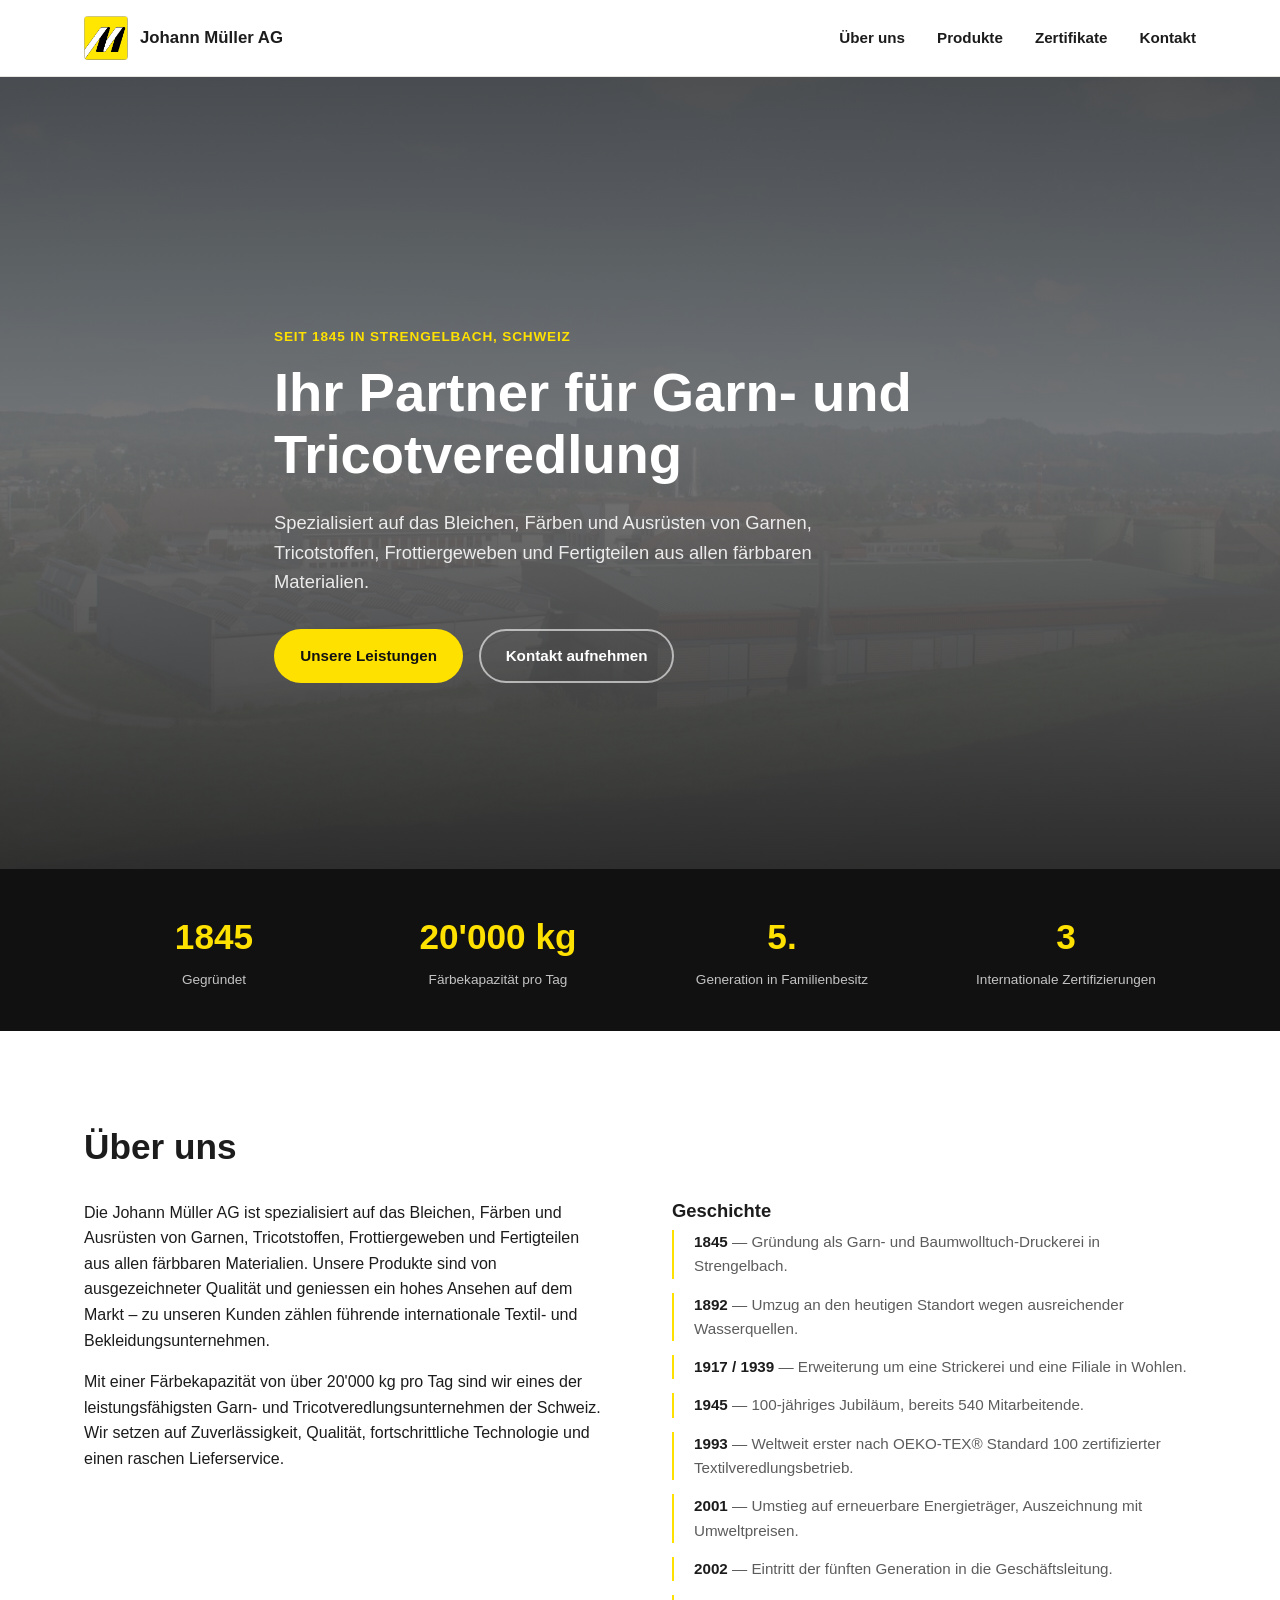
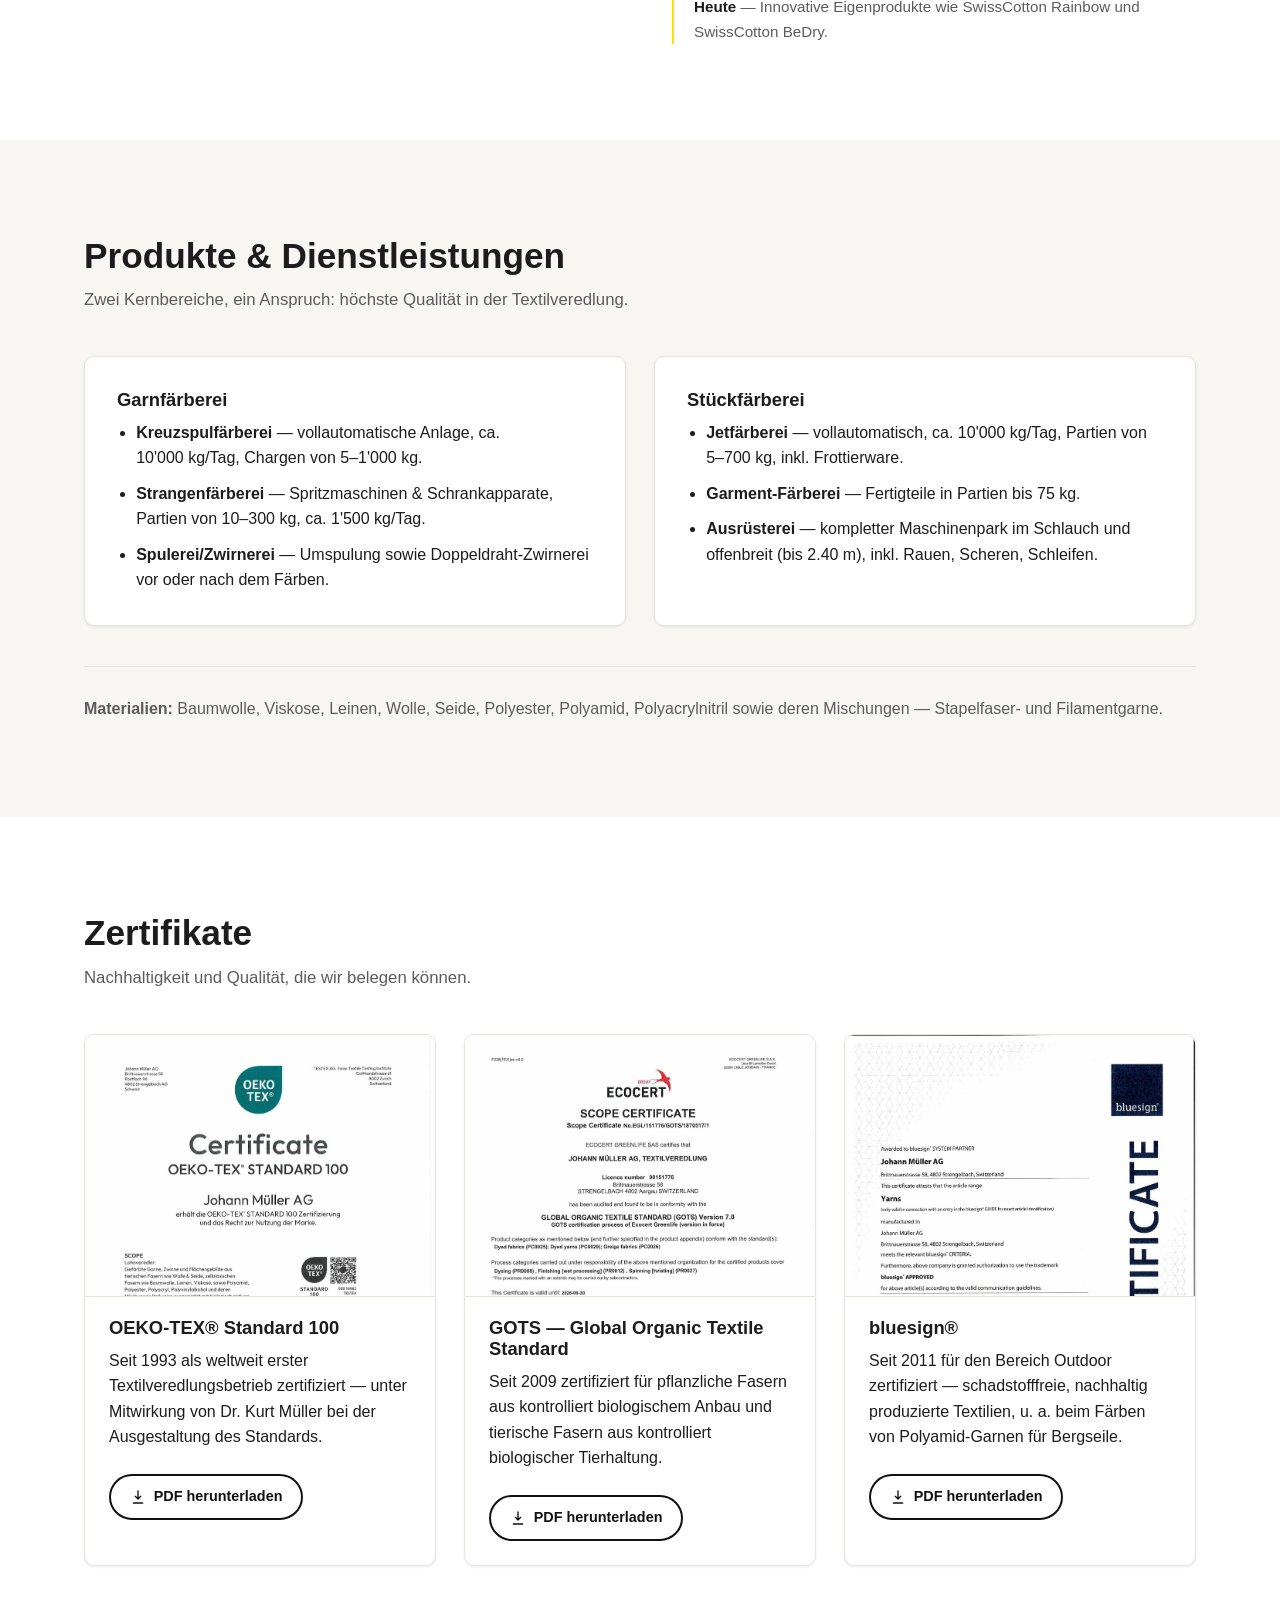
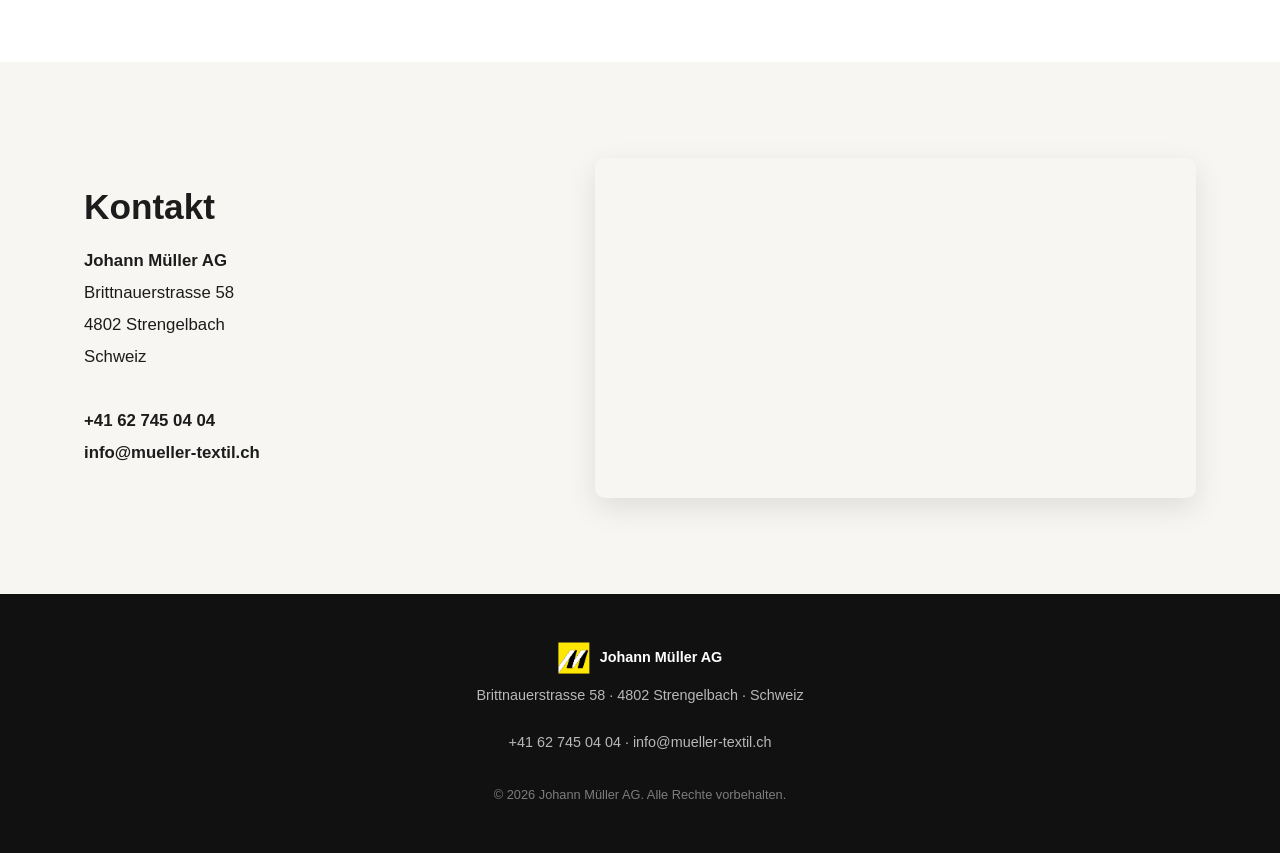
==== index.html @ 6b2b9031 "Relaunch: moderne One-Page-Website für Johann Müller AG Content, Logo und Zertifikate von mueller-te" ====
<!DOCTYPE html>
<html lang="de">
<head>
<meta charset="UTF-8">
<meta name="viewport" content="width=device-width, initial-scale=1">
<title>Johann Müller AG – Ihr Partner für Garn- und Tricotveredlung</title>
<meta name="description" content="Johann Müller AG in Strengelbach: Garn- und Stückfärberei, Textilveredlung seit 1845. OEKO-TEX® Standard 100, GOTS und bluesign® zertifiziert.">
<link rel="icon" href="assets/images/logo.png" type="image/png">
<link rel="apple-touch-icon" href="assets/images/logo.png">
<link rel="stylesheet" href="css/style.css">
</head>
<body>
<a class="skip-link" href="#main">Zum Inhalt springen</a>

<header class="site-header">
	<div class="container header-inner">
		<a href="#top" class="brand">
			<img src="assets/images/logo.png" alt="Johann Müller AG" class="brand-logo" width="44" height="44">
			<span class="brand-name">Johann&nbsp;Müller&nbsp;AG</span>
		</a>
		<button class="nav-toggle" type="button" aria-expanded="false" aria-controls="main-nav" aria-label="Menü öffnen">
			<span></span><span></span><span></span>
		</button>
		<nav id="main-nav" class="main-nav">
			<ul>
				<li><a href="#ueber-uns">Über uns</a></li>
				<li><a href="#produkte">Produkte</a></li>
				<li><a href="#zertifikate">Zertifikate</a></li>
				<li><a href="#kontakt">Kontakt</a></li>
			</ul>
		</nav>
	</div>
</header>

<main id="main">

	<section class="hero" id="top">
		<div class="hero-bg" style="background-image:url('assets/images/hero.jpg')" role="img" aria-label="Luftaufnahme des Firmengeländes der Johann Müller AG in Strengelbach"></div>
		<div class="hero-overlay"></div>
		<div class="container hero-content">
			<p class="eyebrow">Seit 1845 in Strengelbach, Schweiz</p>
			<h1>Ihr Partner für Garn- und Tricotveredlung</h1>
			<p class="lead">Spezialisiert auf das Bleichen, Färben und Ausrüsten von Garnen, Tricotstoffen, Frottiergeweben und Fertigteilen aus allen färbbaren Materialien.</p>
			<div class="hero-actions">
				<a href="#produkte" class="btn btn-primary">Unsere Leistungen</a>
				<a href="#kontakt" class="btn btn-ghost">Kontakt aufnehmen</a>
			</div>
		</div>
	</section>

	<section class="stats" aria-label="Kennzahlen">
		<div class="container stats-grid">
			<div class="stat"><span class="stat-number">1845</span><span class="stat-label">Gegründet</span></div>
			<div class="stat"><span class="stat-number">20'000&nbsp;kg</span><span class="stat-label">Färbekapazität pro Tag</span></div>
			<div class="stat"><span class="stat-number">5.</span><span class="stat-label">Generation in Familienbesitz</span></div>
			<div class="stat"><span class="stat-number">3</span><span class="stat-label">Internationale Zertifizierungen</span></div>
		</div>
	</section>

	<section id="ueber-uns" class="section">
		<div class="container">
			<h2>Über uns</h2>
			<div class="two-col">
				<div>
					<p>Die Johann Müller AG ist spezialisiert auf das Bleichen, Färben und Ausrüsten von Garnen, Tricotstoffen, Frottiergeweben und Fertigteilen aus allen färbbaren Materialien. Unsere Produkte sind von ausgezeichneter Qualität und geniessen ein hohes Ansehen auf dem Markt – zu unseren Kunden zählen führende internationale Textil- und Bekleidungsunternehmen.</p>
					<p>Mit einer Färbekapazität von über 20'000&nbsp;kg pro Tag sind wir eines der leistungsfähigsten Garn- und Tricotveredlungsunternehmen der Schweiz. Wir setzen auf Zuverlässigkeit, Qualität, fortschrittliche Technologie und einen raschen Lieferservice.</p>
				</div>
				<div>
					<h3>Geschichte</h3>
					<ul class="timeline">
						<li><strong>1845</strong> — Gründung als Garn- und Baumwolltuch-Druckerei in Strengelbach.</li>
						<li><strong>1892</strong> — Umzug an den heutigen Standort wegen ausreichender Wasserquellen.</li>
						<li><strong>1917 / 1939</strong> — Erweiterung um eine Strickerei und eine Filiale in Wohlen.</li>
						<li><strong>1945</strong> — 100-jähriges Jubiläum, bereits 540 Mitarbeitende.</li>
						<li><strong>1993</strong> — Weltweit erster nach OEKO-TEX® Standard 100 zertifizierter Textilveredlungsbetrieb.</li>
						<li><strong>2001</strong> — Umstieg auf erneuerbare Energieträger, Auszeichnung mit Umweltpreisen.</li>
						<li><strong>2002</strong> — Eintritt der fünften Generation in die Geschäftsleitung.</li>
						<li><strong>Heute</strong> — Innovative Eigenprodukte wie SwissCotton&nbsp;Rainbow und SwissCotton&nbsp;BeDry.</li>
					</ul>
				</div>
			</div>
		</div>
	</section>

	<section id="produkte" class="section section-alt">
		<div class="container">
			<h2>Produkte &amp; Dienstleistungen</h2>
			<p class="section-intro">Zwei Kernbereiche, ein Anspruch: höchste Qualität in der Textilveredlung.</p>
			<div class="cards">
				<article class="card">
					<h3>Garnfärberei</h3>
					<ul>
						<li><strong>Kreuzspulfärberei</strong> — vollautomatische Anlage, ca. 10'000&nbsp;kg/Tag, Chargen von 5–1'000&nbsp;kg.</li>
						<li><strong>Strangenfärberei</strong> — Spritzmaschinen &amp; Schrankapparate, Partien von 10–300&nbsp;kg, ca. 1'500&nbsp;kg/Tag.</li>
						<li><strong>Spulerei/Zwirnerei</strong> — Umspulung sowie Doppeldraht-Zwirnerei vor oder nach dem Färben.</li>
					</ul>
				</article>
				<article class="card">
					<h3>Stückfärberei</h3>
					<ul>
						<li><strong>Jetfärberei</strong> — vollautomatisch, ca. 10'000&nbsp;kg/Tag, Partien von 5–700&nbsp;kg, inkl. Frottierware.</li>
						<li><strong>Garment-Färberei</strong> — Fertigteile in Partien bis 75&nbsp;kg.</li>
						<li><strong>Ausrüsterei</strong> — kompletter Maschinenpark im Schlauch und offenbreit (bis 2.40&nbsp;m), inkl. Rauen, Scheren, Schleifen.</li>
					</ul>
				</article>
			</div>
			<p class="materials"><strong>Materialien:</strong> Baumwolle, Viskose, Leinen, Wolle, Seide, Polyester, Polyamid, Polyacrylnitril sowie deren Mischungen — Stapelfaser- und Filamentgarne.</p>
		</div>
	</section>

	<section id="zertifikate" class="section">
		<div class="container">
			<h2>Zertifikate</h2>
			<p class="section-intro">Nachhaltigkeit und Qualität, die wir belegen können.</p>
			<div class="cert-grid">
				<article class="cert-card">
					<img src="assets/certificates/Oeko-Tex-100.jpg" alt="OEKO-TEX® Standard 100 Zertifikat der Johann Müller AG" loading="lazy">
					<h3>OEKO-TEX® Standard 100</h3>
					<p>Seit 1993 als weltweit erster Textilveredlungsbetrieb zertifiziert — unter Mitwirkung von Dr. Kurt Müller bei der Ausgestaltung des Standards.</p>
					<a class="btn btn-outline" href="assets/certificates/Oeko-Tex-100.pdf" download>
						<svg aria-hidden="true" viewBox="0 0 24 24"><path d="M12 3v12m0 0 4-4m-4 4-4-4M5 21h14"/></svg>
						PDF herunterladen
					</a>
				</article>
				<article class="cert-card">
					<img src="assets/certificates/GOTS2025.jpg" alt="GOTS Zertifikat der Johann Müller AG" loading="lazy">
					<h3>GOTS — Global Organic Textile Standard</h3>
					<p>Seit 2009 zertifiziert für pflanzliche Fasern aus kontrolliert biologischem Anbau und tierische Fasern aus kontrolliert biologischer Tierhaltung.</p>
					<a class="btn btn-outline" href="assets/certificates/GOTS2025.pdf" download>
						<svg aria-hidden="true" viewBox="0 0 24 24"><path d="M12 3v12m0 0 4-4m-4 4-4-4M5 21h14"/></svg>
						PDF herunterladen
					</a>
				</article>
				<article class="cert-card">
					<img src="assets/certificates/Bluesign2025.jpg" alt="bluesign® Zertifikat der Johann Müller AG" loading="lazy">
					<h3>bluesign®</h3>
					<p>Seit 2011 für den Bereich Outdoor zertifiziert — schadstofffreie, nachhaltig produzierte Textilien, u.&nbsp;a. beim Färben von Polyamid-Garnen für Bergseile.</p>
					<a class="btn btn-outline" href="assets/certificates/Bluesign2025.pdf" download>
						<svg aria-hidden="true" viewBox="0 0 24 24"><path d="M12 3v12m0 0 4-4m-4 4-4-4M5 21h14"/></svg>
						PDF herunterladen
					</a>
				</article>
			</div>
		</div>
	</section>

	<section id="kontakt" class="section section-alt">
		<div class="container kontakt-grid">
			<div>
				<h2>Kontakt</h2>
				<address>
					<strong>Johann Müller AG</strong><br>
					Brittnauerstrasse 58<br>
					4802 Strengelbach<br>
					Schweiz<br><br>
					<a href="tel:+41627450404">+41&nbsp;62&nbsp;745&nbsp;04&nbsp;04</a><br>
					<a href="mailto:info@mueller-textil.ch">info@mueller-textil.ch</a>
				</address>
			</div>
			<div class="map-wrap">
				<iframe title="Standort Johann Müller AG, Brittnauerstrasse 58, 4802 Strengelbach" loading="lazy" src="https://www.google.com/maps?q=Brittnauerstrasse+58,+4802+Strengelbach&output=embed" width="100%" height="340" style="border:0"></iframe>
			</div>
		</div>
	</section>

</main>

<footer class="site-footer">
	<div class="container footer-inner">
		<div class="footer-brand">
			<img src="assets/images/logo.png" alt="" width="32" height="32">
			<span>Johann Müller AG</span>
		</div>
		<p>Brittnauerstrasse 58 · 4802 Strengelbach · Schweiz</p>
		<p><a href="tel:+41627450404">+41&nbsp;62&nbsp;745&nbsp;04&nbsp;04</a> · <a href="mailto:info@mueller-textil.ch">info@mueller-textil.ch</a></p>
		<p class="copyright">© <span id="year"></span> Johann Müller AG. Alle Rechte vorbehalten.</p>
	</div>
</footer>

<script src="js/script.js"></script>
</body>
</html>
---- css/style.css ----
/* ==========================================================================
   Johann Müller AG — Corporate Design Tokens
   Farben aus Logo (Gelb/Schwarz) und Original-CSS (#febe00) abgeleitet.
   ========================================================================== */
:root {
	--color-brand-yellow: #ffe100;
	--color-brand-yellow-dark: #e0c400;
	--color-brand-black: #111111;
	--color-text: #1c1c1c;
	--color-text-muted: #5c5c5c;
	--color-bg: #ffffff;
	--color-bg-alt: #f7f6f2;
	--color-border: #e7e5df;

	--font-sans: -apple-system, BlinkMacSystemFont, "Segoe UI", Roboto, Helvetica, Arial, sans-serif;

	--container-width: 1160px;
	--radius: 10px;
	--shadow-sm: 0 1px 3px rgba(0, 0, 0, 0.08);
	--shadow-md: 0 10px 30px rgba(0, 0, 0, 0.10);
}

*, *::before, *::after { box-sizing: border-box; }
html { scroll-behavior: smooth; }

@media (prefers-reduced-motion: reduce) {
	html { scroll-behavior: auto; }
	* { animation-duration: 0.01ms !important; transition-duration: 0.01ms !important; }
}

body {
	margin: 0;
	font-family: var(--font-sans);
	color: var(--color-text);
	background: var(--color-bg);
	line-height: 1.6;
	-webkit-font-smoothing: antialiased;
}

img { max-width: 100%; display: block; }

a { color: inherit; }

h1, h2, h3 { line-height: 1.15; font-weight: 700; margin: 0 0 0.5em; }
h1 { font-size: clamp(2rem, 4.5vw, 3.4rem); }
h2 { font-size: clamp(1.6rem, 3vw, 2.2rem); }
h3 { font-size: 1.15rem; }
p { margin: 0 0 1em; }
p:last-child { margin-bottom: 0; }

.container {
	max-width: var(--container-width);
	margin: 0 auto;
	padding: 0 24px;
}

.skip-link {
	position: absolute;
	left: -999px;
	top: auto;
	background: var(--color-brand-yellow);
	color: var(--color-brand-black);
	padding: 12px 20px;
	z-index: 1000;
	font-weight: 600;
	border-radius: 0 0 8px 0;
}
.skip-link:focus { left: 0; top: 0; }

/* ---------- Buttons ---------- */
.btn {
	display: inline-flex;
	align-items: center;
	gap: 8px;
	padding: 0.85em 1.6em;
	border-radius: 999px;
	font-weight: 600;
	font-size: 0.95rem;
	text-decoration: none;
	border: 2px solid transparent;
	cursor: pointer;
	transition: transform 0.15s ease, box-shadow 0.15s ease, background-color 0.15s ease, color 0.15s ease;
}
.btn svg { width: 16px; height: 16px; fill: none; stroke: currentColor; stroke-width: 2; stroke-linecap: round; stroke-linejoin: round; }
.btn:hover { transform: translateY(-2px); }

.btn-primary {
	background: var(--color-brand-yellow);
	color: var(--color-brand-black);
}
.btn-primary:hover { background: var(--color-brand-yellow-dark); box-shadow: var(--shadow-md); }

.btn-ghost {
	background: transparent;
	border-color: rgba(255, 255, 255, 0.6);
	color: #fff;
}
.btn-ghost:hover { background: rgba(255, 255, 255, 0.12); }

.btn-outline {
	background: transparent;
	border-color: var(--color-brand-black);
	color: var(--color-brand-black);
	padding: 0.65em 1.3em;
	font-size: 0.9rem;
}
.btn-outline:hover { background: var(--color-brand-black); color: #fff; }

/* ---------- Header ---------- */
.site-header {
	position: sticky;
	top: 0;
	z-index: 100;
	background: rgba(255, 255, 255, 0.92);
	backdrop-filter: saturate(180%) blur(10px);
	border-bottom: 1px solid var(--color-border);
}
.header-inner {
	display: flex;
	align-items: center;
	justify-content: space-between;
	height: 76px;
}
.brand {
	display: flex;
	align-items: center;
	gap: 12px;
	text-decoration: none;
	color: var(--color-text);
	font-weight: 700;
	font-size: 1.05rem;
}
.brand-logo { border-radius: 4px; }

.main-nav ul {
	display: flex;
	gap: 32px;
	list-style: none;
	margin: 0;
	padding: 0;
}
.main-nav a {
	text-decoration: none;
	font-weight: 600;
	font-size: 0.95rem;
	color: var(--color-text);
	position: relative;
	padding: 4px 0;
}
.main-nav a::after {
	content: "";
	position: absolute;
	left: 0; right: 100%;
	bottom: -2px;
	height: 2px;
	background: var(--color-brand-yellow);
	transition: right 0.2s ease;
}
.main-nav a:hover::after { right: 0; }

.nav-toggle {
	display: none;
	flex-direction: column;
	justify-content: center;
	gap: 5px;
	width: 40px;
	height: 40px;
	background: none;
	border: none;
	cursor: pointer;
}
.nav-toggle span {
	display: block;
	width: 24px;
	height: 2px;
	background: var(--color-brand-black);
	transition: transform 0.2s ease, opacity 0.2s ease;
}

@media (max-width: 760px) {
	.nav-toggle { display: flex; }
	.main-nav {
		position: absolute;
		top: 76px;
		left: 0;
		right: 0;
		background: #fff;
		border-bottom: 1px solid var(--color-border);
		max-height: 0;
		overflow: hidden;
		transition: max-height 0.25s ease;
	}
	.main-nav.is-open { max-height: 320px; }
	.main-nav ul {
		flex-direction: column;
		gap: 0;
		padding: 8px 24px 20px;
	}
	.main-nav li { border-top: 1px solid var(--color-border); }
	.main-nav a { display: block; padding: 14px 0; }
	.nav-toggle[aria-expanded="true"] span:nth-child(1) { transform: translateY(7px) rotate(45deg); }
	.nav-toggle[aria-expanded="true"] span:nth-child(2) { opacity: 0; }
	.nav-toggle[aria-expanded="true"] span:nth-child(3) { transform: translateY(-7px) rotate(-45deg); }
}

/* ---------- Hero ---------- */
.hero {
	position: relative;
	min-height: 88vh;
	display: flex;
	align-items: center;
	color: #fff;
	overflow: hidden;
}
.hero-bg {
	position: absolute;
	inset: 0;
	background-size: cover;
	background-position: center;
	transform: scale(1.05);
}
.hero-overlay {
	position: absolute;
	inset: 0;
	background: linear-gradient(180deg, rgba(17,17,17,0.72) 0%, rgba(17,17,17,0.55) 45%, rgba(17,17,17,0.85) 100%);
}
.hero-content { position: relative; padding: 140px 24px 80px; max-width: 780px; }
.eyebrow {
	display: inline-block;
	color: var(--color-brand-yellow);
	font-weight: 700;
	letter-spacing: 0.06em;
	text-transform: uppercase;
	font-size: 0.85rem;
	margin-bottom: 1em;
}
.hero h1 { margin-bottom: 0.4em; }
.hero .lead { font-size: 1.15rem; color: rgba(255,255,255,0.88); max-width: 620px; }
.hero-actions { display: flex; gap: 16px; flex-wrap: wrap; margin-top: 2em; }

/* ---------- Stats ---------- */
.stats { background: var(--color-brand-black); color: #fff; padding: 40px 0; }
.stats-grid {
	display: grid;
	grid-template-columns: repeat(4, 1fr);
	gap: 24px;
	text-align: center;
}
.stat { display: flex; flex-direction: column; gap: 4px; }
.stat-number { font-size: clamp(1.5rem, 3vw, 2.2rem); font-weight: 800; color: var(--color-brand-yellow); }
.stat-label { font-size: 0.85rem; color: rgba(255,255,255,0.75); }

@media (max-width: 700px) {
	.stats-grid { grid-template-columns: repeat(2, 1fr); }
}

/* ---------- Sections ---------- */
.section { padding: 96px 0; }
.section-alt { background: var(--color-bg-alt); }
.section-intro { color: var(--color-text-muted); font-size: 1.05rem; margin-top: -0.4em; margin-bottom: 2.5em; max-width: 640px; }

.two-col {
	display: grid;
	grid-template-columns: 1fr 1fr;
	gap: 64px;
	margin-top: 2em;
	align-items: start;
}
@media (max-width: 800px) {
	.two-col { grid-template-columns: 1fr; gap: 40px; }
}

.timeline { list-style: none; margin: 0; padding: 0; display: flex; flex-direction: column; gap: 14px; }
.timeline li {
	padding-left: 20px;
	border-left: 2px solid var(--color-brand-yellow);
	font-size: 0.95rem;
	color: var(--color-text-muted);
}
.timeline strong { color: var(--color-text); }

/* ---------- Product cards ---------- */
.cards {
	display: grid;
	grid-template-columns: repeat(2, 1fr);
	gap: 28px;
	margin-top: 2em;
}
@media (max-width: 760px) {
	.cards { grid-template-columns: 1fr; }
}
.card {
	background: #fff;
	border: 1px solid var(--color-border);
	border-radius: var(--radius);
	padding: 32px;
	box-shadow: var(--shadow-sm);
}
.card ul { margin: 0; padding-left: 1.2em; display: flex; flex-direction: column; gap: 10px; }
.materials {
	margin-top: 2.5em;
	padding-top: 1.8em;
	border-top: 1px solid var(--color-border);
	color: var(--color-text-muted);
}

/* ---------- Certificates ---------- */
.cert-grid {
	display: grid;
	grid-template-columns: repeat(3, 1fr);
	gap: 28px;
	margin-top: 2em;
}
@media (max-width: 900px) {
	.cert-grid { grid-template-columns: 1fr; }
}
.cert-card {
	background: #fff;
	border: 1px solid var(--color-border);
	border-radius: var(--radius);
	overflow: hidden;
	box-shadow: var(--shadow-sm);
	display: flex;
	flex-direction: column;
}
.cert-card img {
	width: 100%;
	aspect-ratio: 4/3;
	object-fit: cover;
	object-position: top;
	background: var(--color-bg-alt);
	border-bottom: 1px solid var(--color-border);
}
.cert-card h3, .cert-card p, .cert-card .btn { margin-left: 24px; margin-right: 24px; }
.cert-card h3 { margin-top: 20px; }
.cert-card .btn { margin-top: 8px; margin-bottom: 24px; align-self: flex-start; }

/* ---------- Contact ---------- */
.kontakt-grid {
	display: grid;
	grid-template-columns: 1fr 1.3fr;
	gap: 48px;
	align-items: center;
}
@media (max-width: 800px) {
	.kontakt-grid { grid-template-columns: 1fr; }
}
address { font-style: normal; font-size: 1.05rem; line-height: 1.9; }
address a { text-decoration: none; font-weight: 600; }
address a:hover { text-decoration: underline; }
.map-wrap { border-radius: var(--radius); overflow: hidden; box-shadow: var(--shadow-md); line-height: 0; }

/* ---------- Footer ---------- */
.site-footer { background: var(--color-brand-black); color: rgba(255,255,255,0.7); padding: 48px 0; }
.footer-inner { text-align: center; display: flex; flex-direction: column; align-items: center; gap: 10px; font-size: 0.9rem; }
.footer-brand { display: flex; align-items: center; gap: 10px; color: #fff; font-weight: 700; }
.footer-inner a { text-decoration: none; }
.footer-inner a:hover { text-decoration: underline; }
.copyright { color: rgba(255,255,255,0.45); font-size: 0.8rem; margin-top: 6px; }
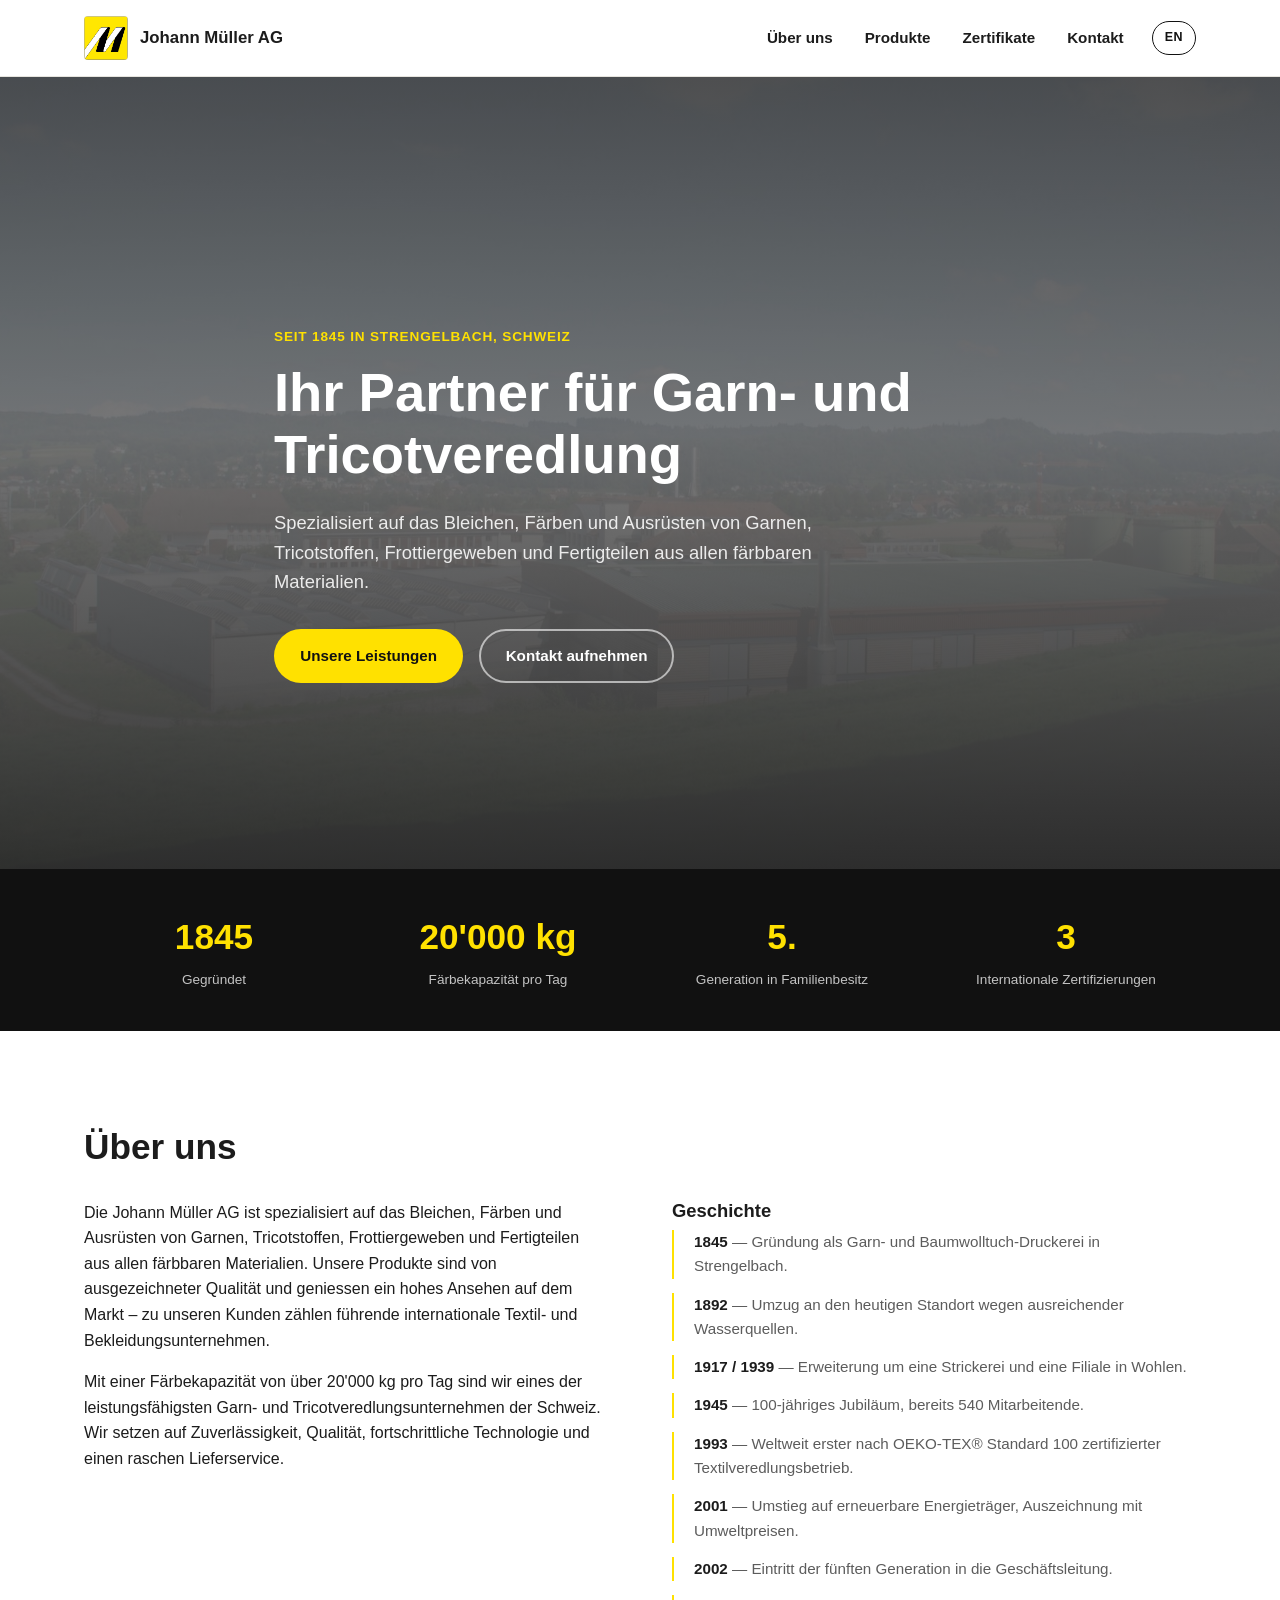
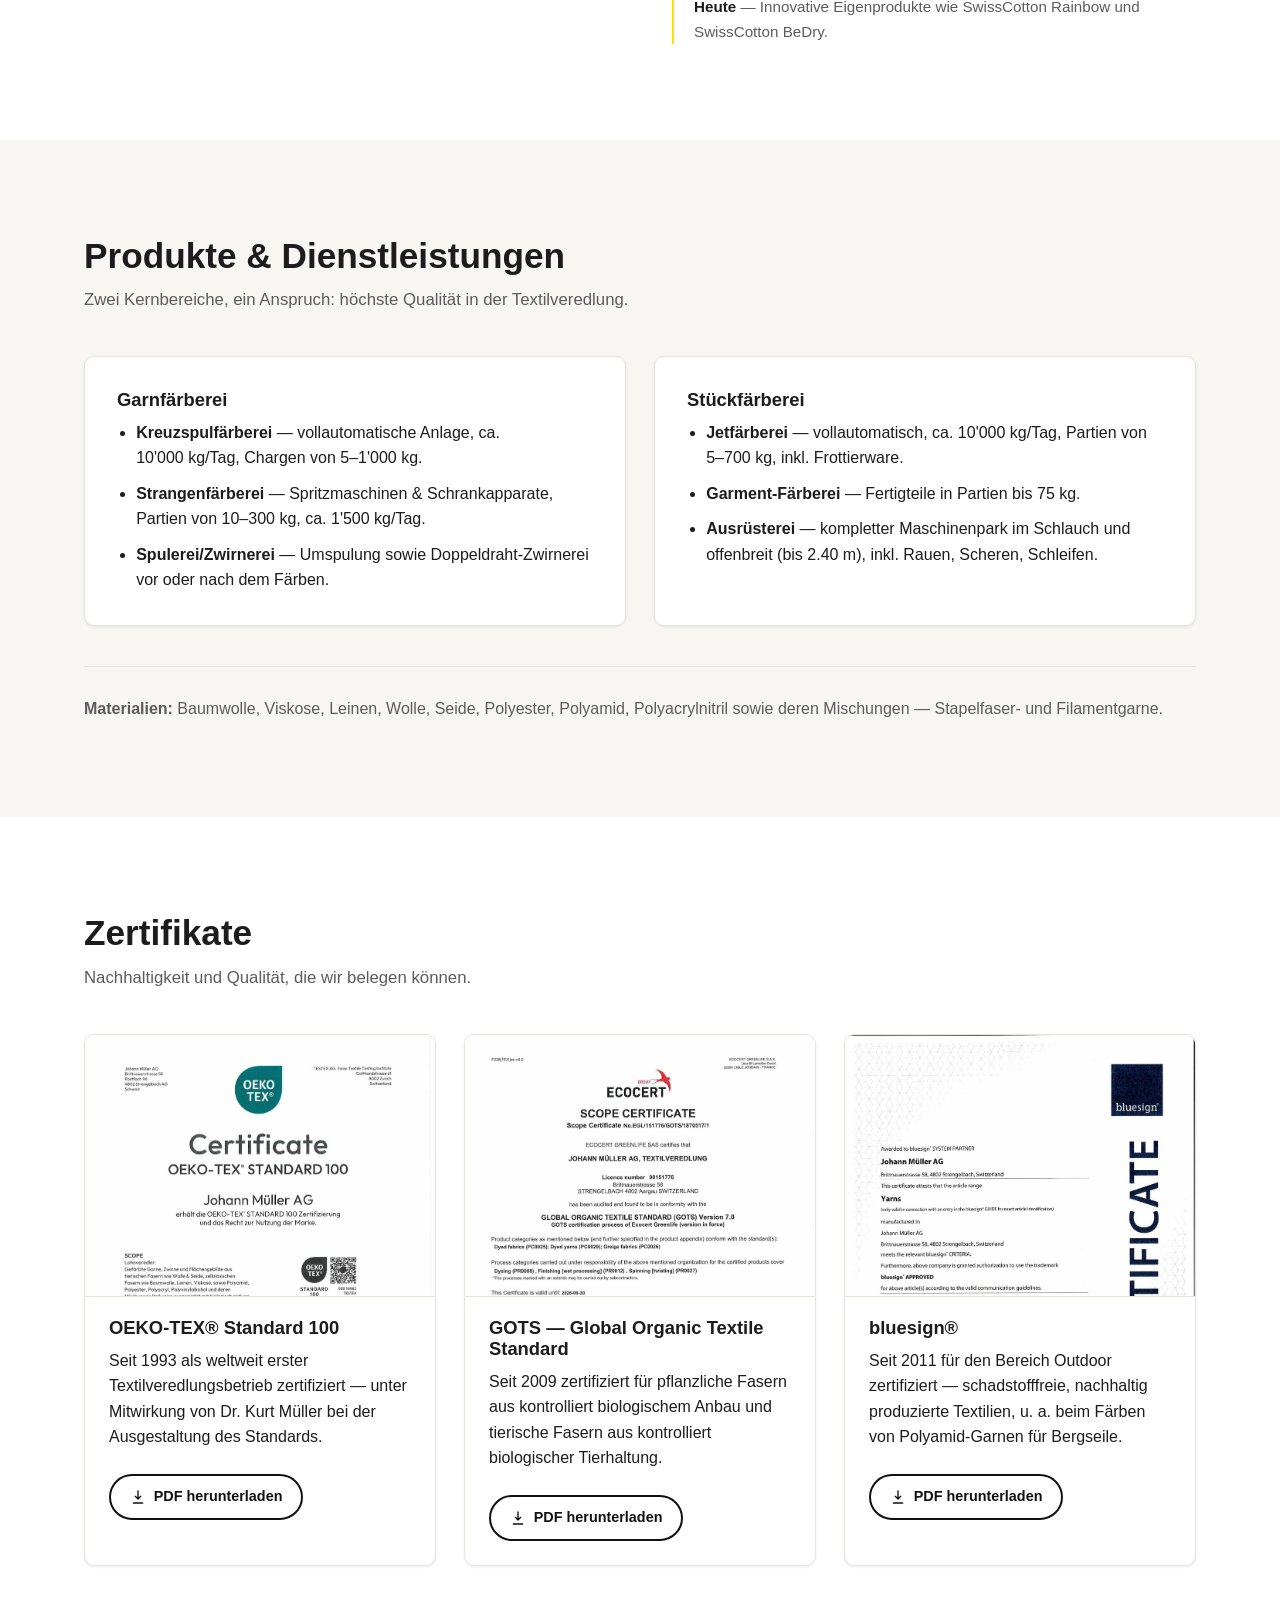
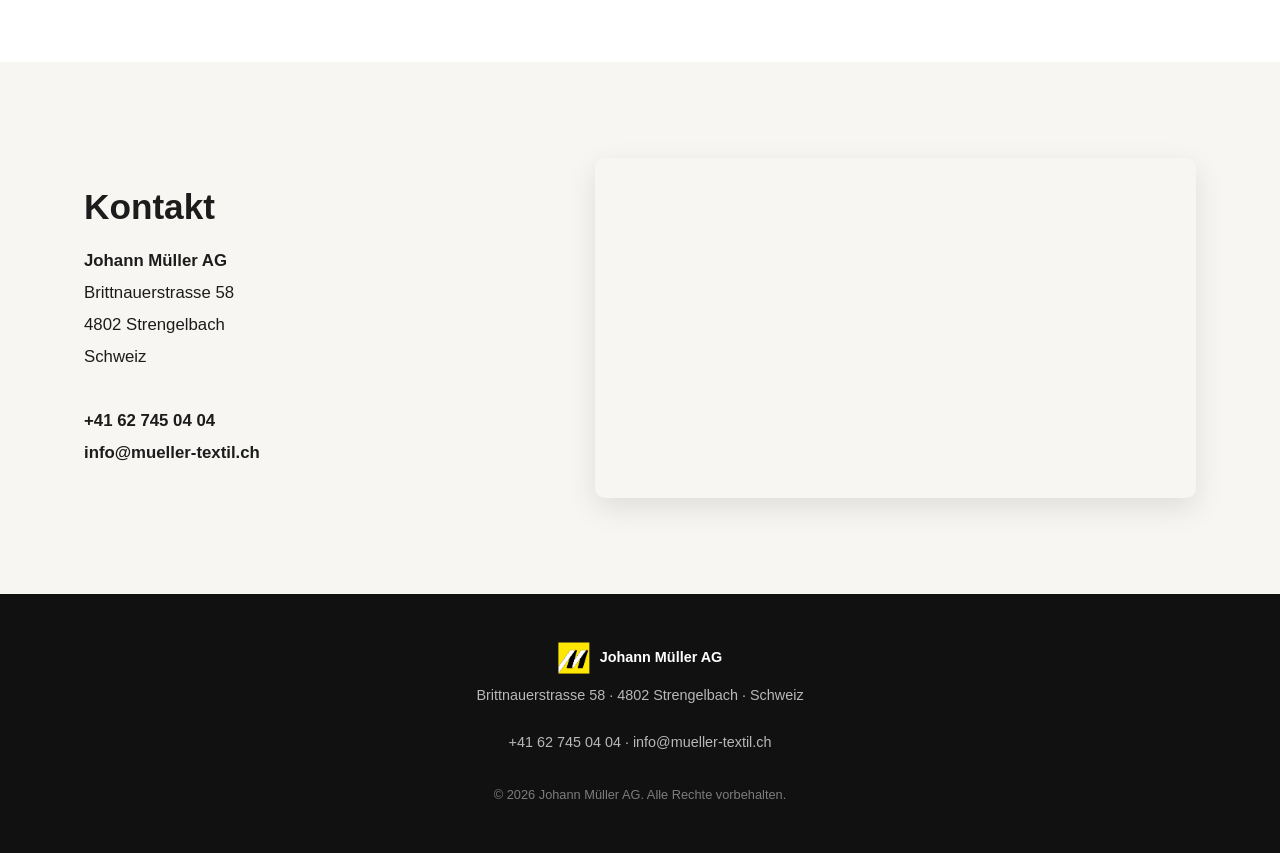
==== commit 8e009ebb: "Englische Übersetzung hinzufügen und Sprachumschalter im Header Neue Seite unter en/ mit vollständig" ====
--- a/index.html
+++ b/index.html
@@ -7,6 +7,8 @@
 <meta name="description" content="Johann Müller AG in Strengelbach: Garn- und Stückfärberei, Textilveredlung seit 1845. OEKO-TEX® Standard 100, GOTS und bluesign® zertifiziert.">
 <link rel="icon" href="assets/images/logo.png" type="image/png">
 <link rel="apple-touch-icon" href="assets/images/logo.png">
+<link rel="alternate" hreflang="de" href="./">
+<link rel="alternate" hreflang="en" href="en/">
 <link rel="stylesheet" href="css/style.css">
 </head>
 <body>
@@ -18,17 +20,20 @@
 			<img src="assets/images/logo.png" alt="Johann Müller AG" class="brand-logo" width="44" height="44">
 			<span class="brand-name">Johann&nbsp;Müller&nbsp;AG</span>
 		</a>
-		<button class="nav-toggle" type="button" aria-expanded="false" aria-controls="main-nav" aria-label="Menü öffnen">
-			<span></span><span></span><span></span>
-		</button>
-		<nav id="main-nav" class="main-nav">
-			<ul>
-				<li><a href="#ueber-uns">Über uns</a></li>
-				<li><a href="#produkte">Produkte</a></li>
-				<li><a href="#zertifikate">Zertifikate</a></li>
-				<li><a href="#kontakt">Kontakt</a></li>
-			</ul>
-		</nav>
+		<div class="header-right">
+			<nav id="main-nav" class="main-nav">
+				<ul>
+					<li><a href="#ueber-uns">Über uns</a></li>
+					<li><a href="#produkte">Produkte</a></li>
+					<li><a href="#zertifikate">Zertifikate</a></li>
+					<li><a href="#kontakt">Kontakt</a></li>
+				</ul>
+			</nav>
+			<a href="en/" class="lang-switch" hreflang="en" lang="en" aria-label="Switch to English">EN</a>
+			<button class="nav-toggle" type="button" aria-expanded="false" aria-controls="main-nav" aria-label="Menü öffnen">
+				<span></span><span></span><span></span>
+			</button>
+		</div>
 	</div>
 </header>
 
--- a/css/style.css
+++ b/css/style.css
@@ -132,6 +132,29 @@
 }
 .brand-logo { border-radius: 4px; }
 
+.header-right {
+	display: flex;
+	align-items: center;
+	gap: 28px;
+}
+
+.lang-switch {
+	display: inline-flex;
+	align-items: center;
+	justify-content: center;
+	min-width: 42px;
+	padding: 6px 12px;
+	border-radius: 999px;
+	border: 1.5px solid var(--color-brand-black);
+	font-weight: 700;
+	font-size: 0.78rem;
+	letter-spacing: 0.04em;
+	text-decoration: none;
+	color: var(--color-brand-black);
+	transition: background-color 0.15s ease, color 0.15s ease;
+}
+.lang-switch:hover { background: var(--color-brand-black); color: #fff; }
+
 .main-nav ul {
 	display: flex;
 	gap: 32px;
@@ -178,6 +201,7 @@
 }
 
 @media (max-width: 760px) {
+	.header-right { gap: 14px; }
 	.nav-toggle { display: flex; }
 	.main-nav {
 		position: absolute;
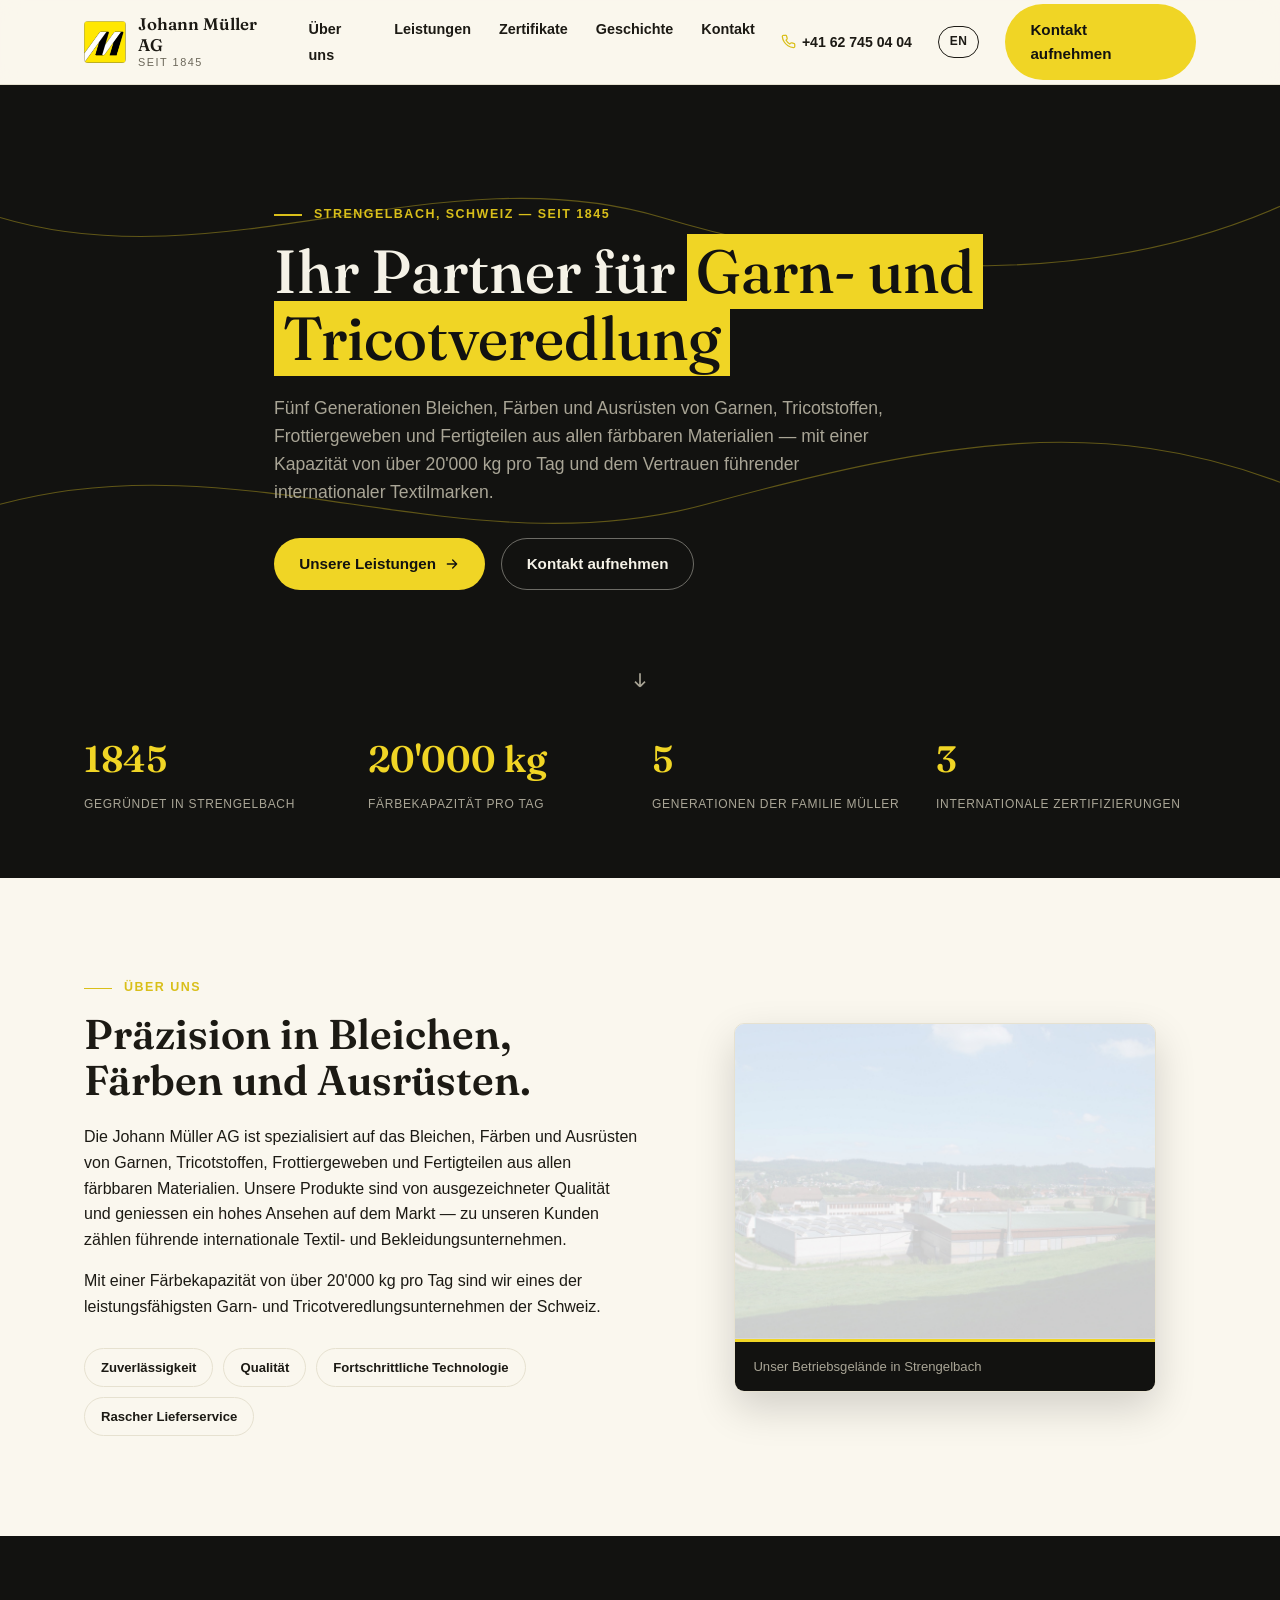
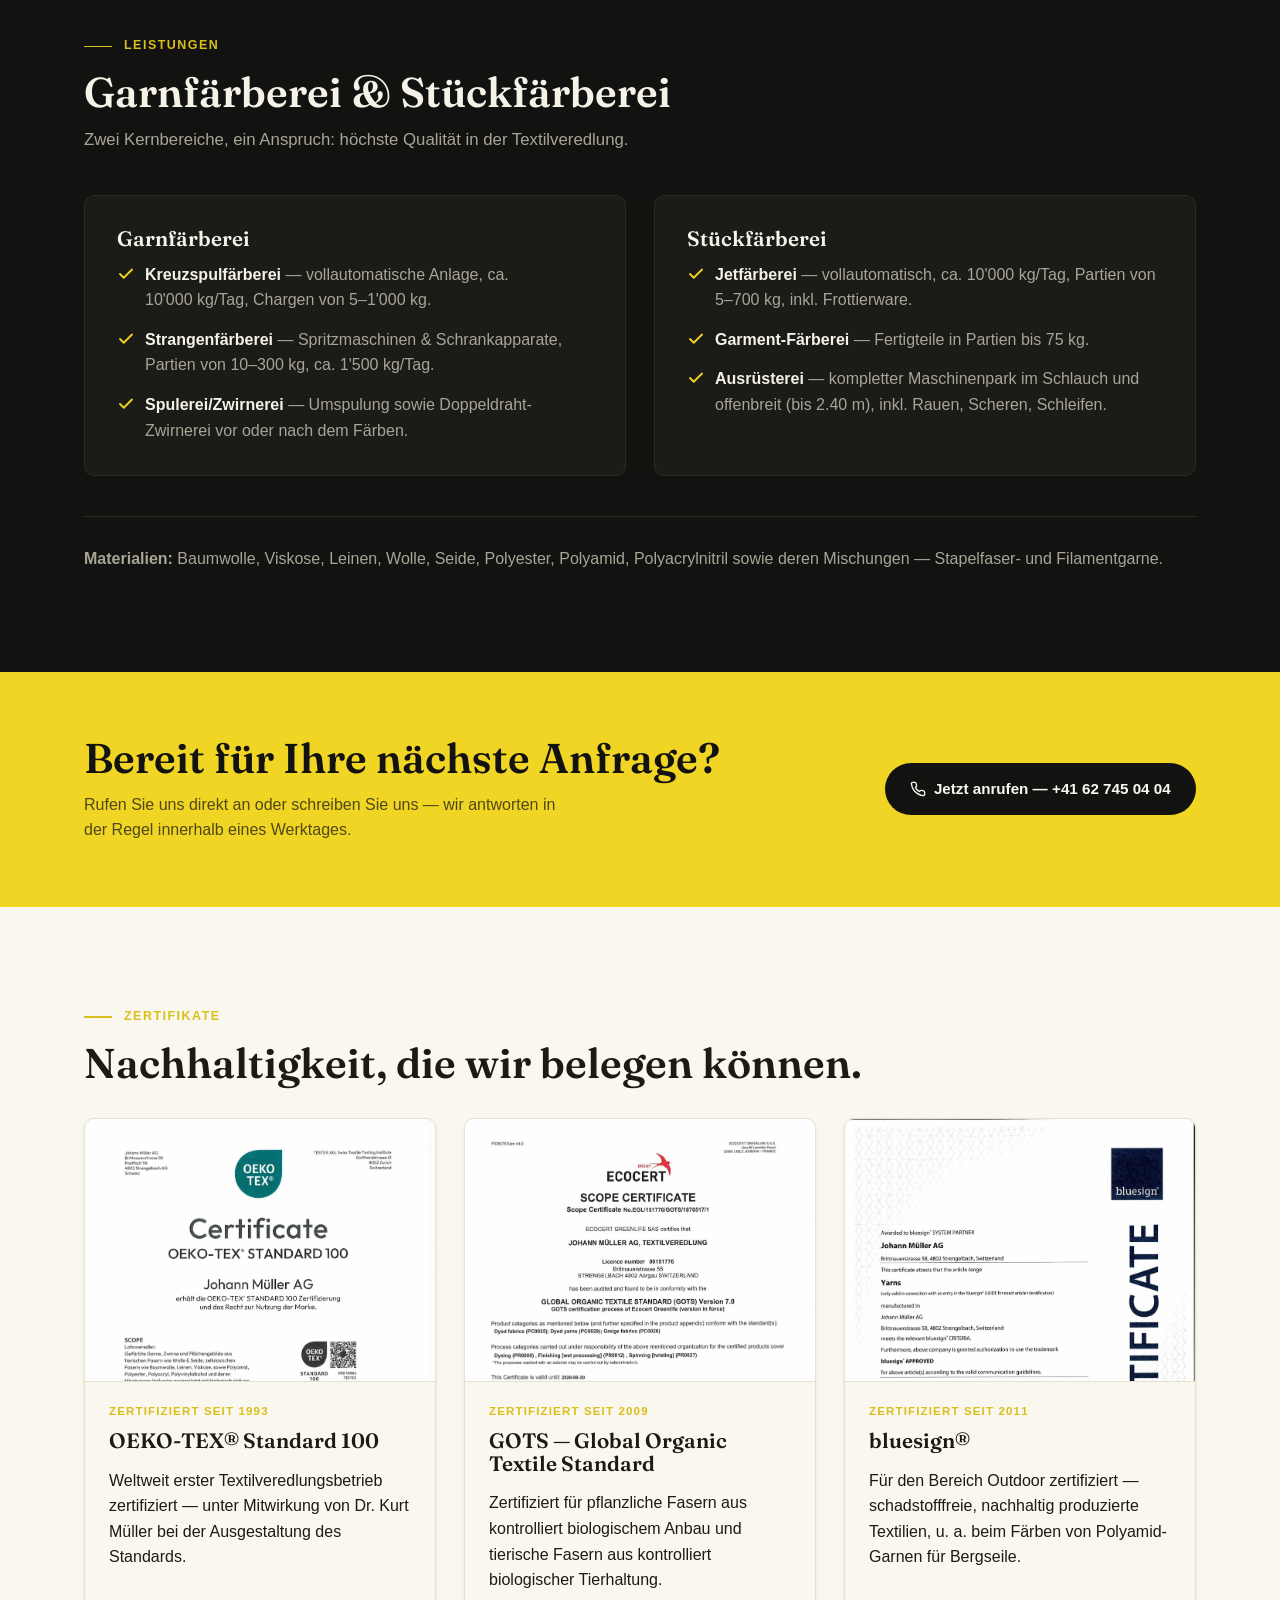
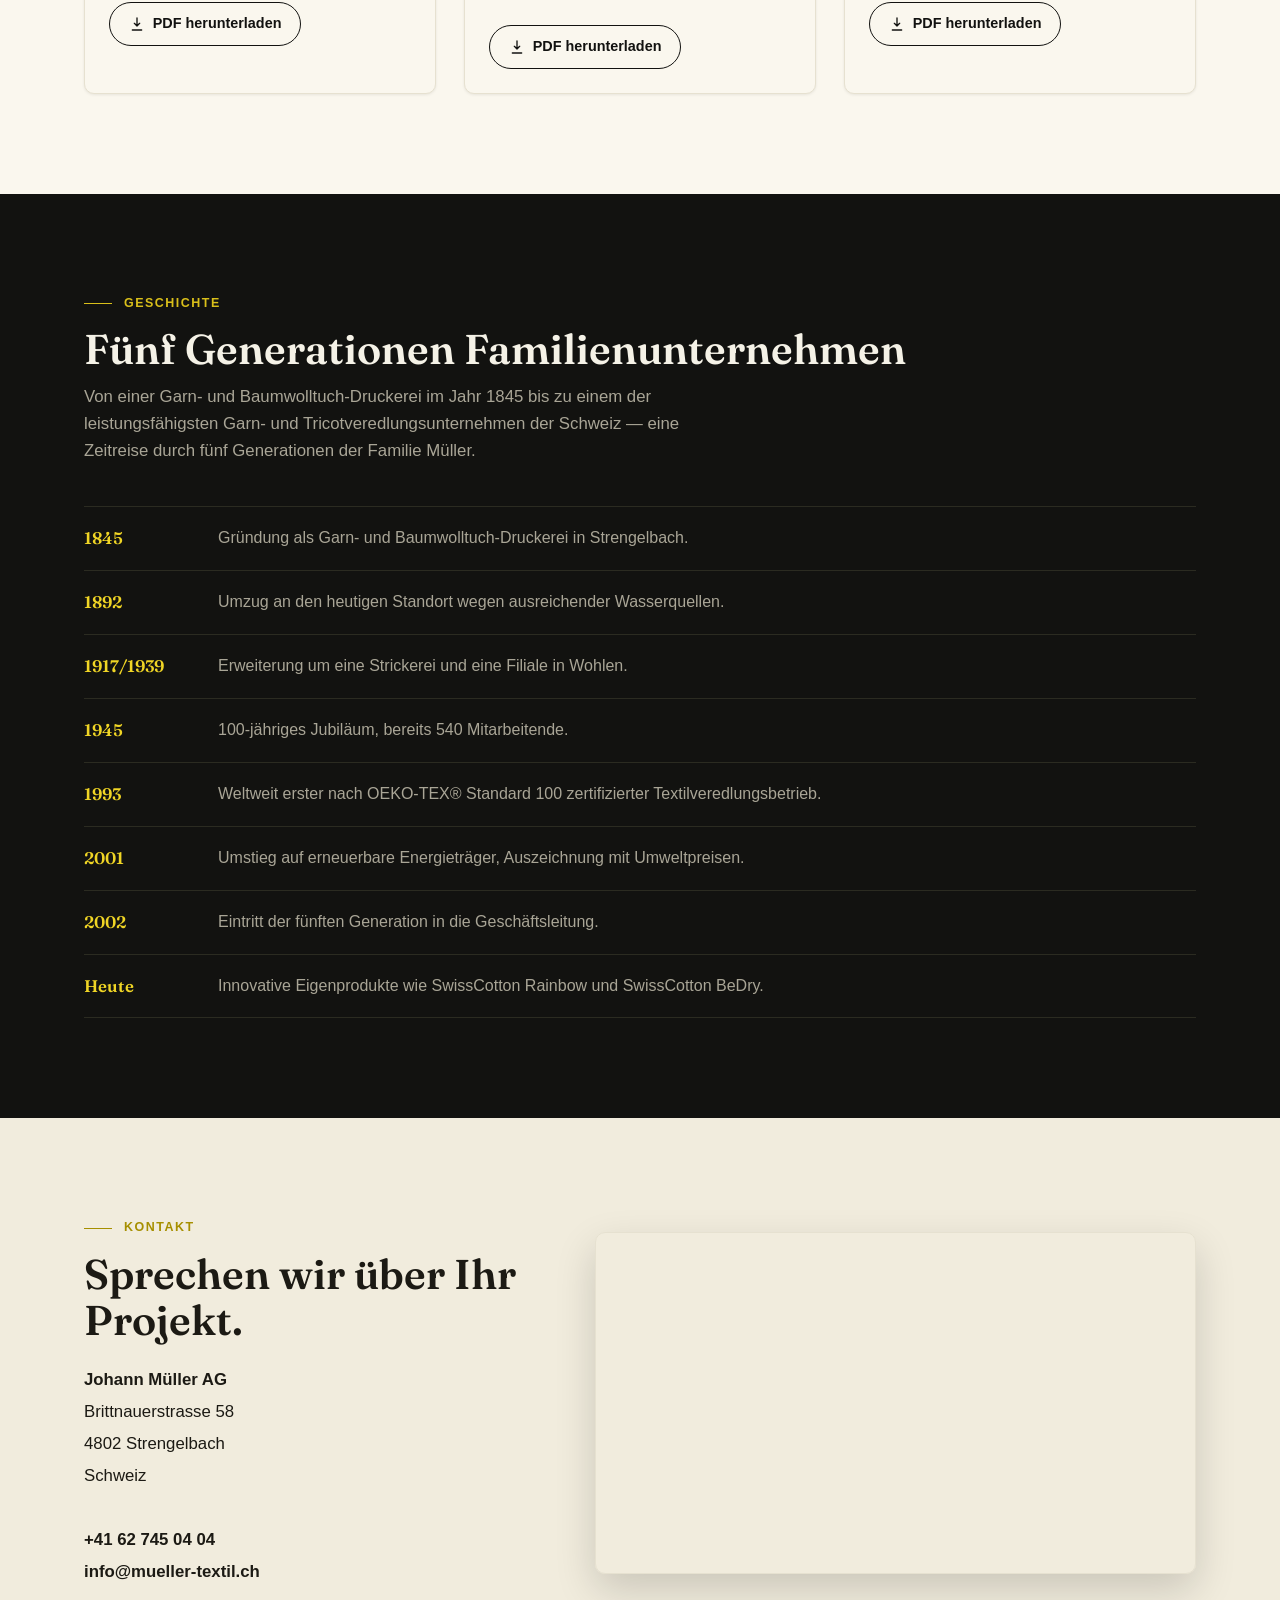
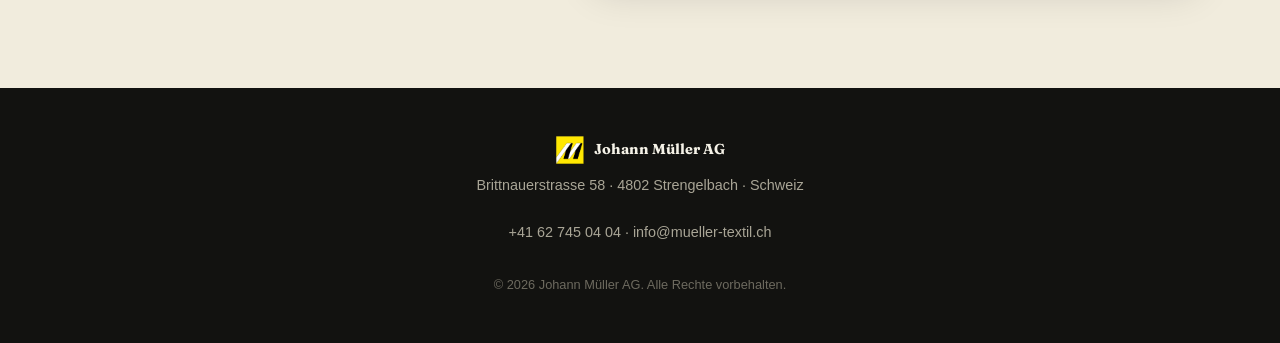
==== commit 772bd892: "Redesign im editorialen Stil: Fraunces-Serife, Marker-Highlight, dunkle/helle Sektionen Neue Design-" ====
--- a/index.html
+++ b/index.html
@@ -5,10 +5,15 @@
 <meta name="viewport" content="width=device-width, initial-scale=1">
 <title>Johann Müller AG – Ihr Partner für Garn- und Tricotveredlung</title>
 <meta name="description" content="Johann Müller AG in Strengelbach: Garn- und Stückfärberei, Textilveredlung seit 1845. OEKO-TEX® Standard 100, GOTS und bluesign® zertifiziert.">
+<link rel="icon" href="assets/images/favicon-32x32.png" sizes="32x32" type="image/png">
+<link rel="icon" href="assets/images/favicon-16x16.png" sizes="16x16" type="image/png">
 <link rel="icon" href="assets/images/logo.png" type="image/png">
-<link rel="apple-touch-icon" href="assets/images/logo.png">
+<link rel="apple-touch-icon" href="assets/images/apple-touch-icon.png">
 <link rel="alternate" hreflang="de" href="./">
 <link rel="alternate" hreflang="en" href="en/">
+<link rel="preconnect" href="https://fonts.googleapis.com">
+<link rel="preconnect" href="https://fonts.gstatic.com" crossorigin>
+<link href="https://fonts.googleapis.com/css2?family=Fraunces:opsz,wght@9..144,400;9..144,500;9..144,600;9..144,700&display=swap" rel="stylesheet">
 <link rel="stylesheet" href="css/style.css">
 </head>
 <body>
@@ -17,19 +22,28 @@
 <header class="site-header">
 	<div class="container header-inner">
 		<a href="#top" class="brand">
-			<img src="assets/images/logo.png" alt="Johann Müller AG" class="brand-logo" width="44" height="44">
-			<span class="brand-name">Johann&nbsp;Müller&nbsp;AG</span>
+			<img src="assets/images/logo.png" alt="Johann Müller AG" class="brand-logo" width="42" height="42">
+			<span class="brand-text">
+				<span class="brand-name">Johann Müller AG</span>
+				<span class="brand-est">Seit 1845</span>
+			</span>
 		</a>
 		<div class="header-right">
 			<nav id="main-nav" class="main-nav">
 				<ul>
 					<li><a href="#ueber-uns">Über uns</a></li>
-					<li><a href="#produkte">Produkte</a></li>
+					<li><a href="#leistungen">Leistungen</a></li>
 					<li><a href="#zertifikate">Zertifikate</a></li>
+					<li><a href="#geschichte">Geschichte</a></li>
 					<li><a href="#kontakt">Kontakt</a></li>
 				</ul>
 			</nav>
+			<a href="tel:+41627450404" class="header-phone">
+				<svg viewBox="0 0 24 24" aria-hidden="true"><path d="M22 16.92v3a2 2 0 0 1-2.18 2 19.79 19.79 0 0 1-8.63-3.07 19.5 19.5 0 0 1-6-6 19.79 19.79 0 0 1-3.07-8.67A2 2 0 0 1 4.11 2h3a2 2 0 0 1 2 1.72c.127.96.361 1.903.7 2.81a2 2 0 0 1-.45 2.11L8.09 9.91a16 16 0 0 0 6 6l1.27-1.27a2 2 0 0 1 2.11-.45c.907.339 1.85.573 2.81.7A2 2 0 0 1 22 16.92z"/></svg>
+				+41&nbsp;62&nbsp;745&nbsp;04&nbsp;04
+			</a>
 			<a href="en/" class="lang-switch" hreflang="en" lang="en" aria-label="Switch to English">EN</a>
+			<a href="#kontakt" class="btn btn-primary header-cta">Kontakt aufnehmen</a>
 			<button class="nav-toggle" type="button" aria-expanded="false" aria-controls="main-nav" aria-label="Menü öffnen">
 				<span></span><span></span><span></span>
 			</button>
@@ -40,119 +54,162 @@
 <main id="main">
 
 	<section class="hero" id="top">
-		<div class="hero-bg" style="background-image:url('assets/images/hero.jpg')" role="img" aria-label="Luftaufnahme des Firmengeländes der Johann Müller AG in Strengelbach"></div>
-		<div class="hero-overlay"></div>
+		<svg class="hero-lines" viewBox="0 0 1160 500" preserveAspectRatio="none" aria-hidden="true">
+			<path d="M0,120 C 200,180 400,60 600,120 S 1000,180 1160,110" fill="none" stroke="#f0d525" stroke-width="1"/>
+			<path d="M0,380 C 220,320 420,440 640,380 S 1000,300 1160,360" fill="none" stroke="#f0d525" stroke-width="1"/>
+		</svg>
 		<div class="container hero-content">
-			<p class="eyebrow">Seit 1845 in Strengelbach, Schweiz</p>
-			<h1>Ihr Partner für Garn- und Tricotveredlung</h1>
-			<p class="lead">Spezialisiert auf das Bleichen, Färben und Ausrüsten von Garnen, Tricotstoffen, Frottiergeweben und Fertigteilen aus allen färbbaren Materialien.</p>
+			<p class="eyebrow">Strengelbach, Schweiz — seit 1845</p>
+			<h1>Ihr Partner für <span class="mark">Garn- und Tricotveredlung</span></h1>
+			<p class="lead">Fünf Generationen Bleichen, Färben und Ausrüsten von Garnen, Tricotstoffen, Frottiergeweben und Fertigteilen aus allen färbbaren Materialien — mit einer Kapazität von über 20'000&nbsp;kg pro Tag und dem Vertrauen führender internationaler Textilmarken.</p>
 			<div class="hero-actions">
-				<a href="#produkte" class="btn btn-primary">Unsere Leistungen</a>
+				<a href="#leistungen" class="btn btn-primary">
+					Unsere Leistungen
+					<svg viewBox="0 0 24 24" aria-hidden="true"><path d="M5 12h14m0 0-6-6m6 6-6 6"/></svg>
+				</a>
 				<a href="#kontakt" class="btn btn-ghost">Kontakt aufnehmen</a>
 			</div>
 		</div>
-	</section>
-
-	<section class="stats" aria-label="Kennzahlen">
+		<div class="scroll-hint" aria-hidden="true">
+			<svg viewBox="0 0 24 24"><path d="M12 4v16m0 0-6-6m6 6 6-6"/></svg>
+		</div>
 		<div class="container stats-grid">
-			<div class="stat"><span class="stat-number">1845</span><span class="stat-label">Gegründet</span></div>
+			<div class="stat"><span class="stat-number">1845</span><span class="stat-label">Gegründet in Strengelbach</span></div>
 			<div class="stat"><span class="stat-number">20'000&nbsp;kg</span><span class="stat-label">Färbekapazität pro Tag</span></div>
-			<div class="stat"><span class="stat-number">5.</span><span class="stat-label">Generation in Familienbesitz</span></div>
+			<div class="stat"><span class="stat-number">5</span><span class="stat-label">Generationen der Familie Müller</span></div>
 			<div class="stat"><span class="stat-number">3</span><span class="stat-label">Internationale Zertifizierungen</span></div>
 		</div>
 	</section>
 
 	<section id="ueber-uns" class="section">
+		<div class="container about-grid">
+			<div>
+				<p class="eyebrow">Über uns</p>
+				<h2>Präzision in Bleichen, Färben und Ausrüsten.</h2>
+				<p>Die Johann Müller AG ist spezialisiert auf das Bleichen, Färben und Ausrüsten von Garnen, Tricotstoffen, Frottiergeweben und Fertigteilen aus allen färbbaren Materialien. Unsere Produkte sind von ausgezeichneter Qualität und geniessen ein hohes Ansehen auf dem Markt — zu unseren Kunden zählen führende internationale Textil- und Bekleidungsunternehmen.</p>
+				<p>Mit einer Färbekapazität von über 20'000&nbsp;kg pro Tag sind wir eines der leistungsfähigsten Garn- und Tricotveredlungsunternehmen der Schweiz.</p>
+				<ul class="tag-list">
+					<li>Zuverlässigkeit</li>
+					<li>Qualität</li>
+					<li>Fortschrittliche Technologie</li>
+					<li>Rascher Lieferservice</li>
+				</ul>
+			</div>
+			<figure class="image-card">
+				<img src="assets/images/hero.jpg" alt="Luftaufnahme des Betriebsgeländes der Johann Müller AG in Strengelbach" loading="lazy">
+				<figcaption>Unser Betriebsgelände in Strengelbach</figcaption>
+			</figure>
+		</div>
+	</section>
+
+	<section id="leistungen" class="section section-dark">
 		<div class="container">
-			<h2>Über uns</h2>
-			<div class="two-col">
-				<div>
-					<p>Die Johann Müller AG ist spezialisiert auf das Bleichen, Färben und Ausrüsten von Garnen, Tricotstoffen, Frottiergeweben und Fertigteilen aus allen färbbaren Materialien. Unsere Produkte sind von ausgezeichneter Qualität und geniessen ein hohes Ansehen auf dem Markt – zu unseren Kunden zählen führende internationale Textil- und Bekleidungsunternehmen.</p>
-					<p>Mit einer Färbekapazität von über 20'000&nbsp;kg pro Tag sind wir eines der leistungsfähigsten Garn- und Tricotveredlungsunternehmen der Schweiz. Wir setzen auf Zuverlässigkeit, Qualität, fortschrittliche Technologie und einen raschen Lieferservice.</p>
-				</div>
-				<div>
-					<h3>Geschichte</h3>
-					<ul class="timeline">
-						<li><strong>1845</strong> — Gründung als Garn- und Baumwolltuch-Druckerei in Strengelbach.</li>
-						<li><strong>1892</strong> — Umzug an den heutigen Standort wegen ausreichender Wasserquellen.</li>
-						<li><strong>1917 / 1939</strong> — Erweiterung um eine Strickerei und eine Filiale in Wohlen.</li>
-						<li><strong>1945</strong> — 100-jähriges Jubiläum, bereits 540 Mitarbeitende.</li>
-						<li><strong>1993</strong> — Weltweit erster nach OEKO-TEX® Standard 100 zertifizierter Textilveredlungsbetrieb.</li>
-						<li><strong>2001</strong> — Umstieg auf erneuerbare Energieträger, Auszeichnung mit Umweltpreisen.</li>
-						<li><strong>2002</strong> — Eintritt der fünften Generation in die Geschäftsleitung.</li>
-						<li><strong>Heute</strong> — Innovative Eigenprodukte wie SwissCotton&nbsp;Rainbow und SwissCotton&nbsp;BeDry.</li>
-					</ul>
-				</div>
-			</div>
-		</div>
-	</section>
-
-	<section id="produkte" class="section section-alt">
-		<div class="container">
-			<h2>Produkte &amp; Dienstleistungen</h2>
+			<p class="eyebrow">Leistungen</p>
+			<h2>Garnfärberei &amp; Stückfärberei</h2>
 			<p class="section-intro">Zwei Kernbereiche, ein Anspruch: höchste Qualität in der Textilveredlung.</p>
 			<div class="cards">
 				<article class="card">
 					<h3>Garnfärberei</h3>
-					<ul>
-						<li><strong>Kreuzspulfärberei</strong> — vollautomatische Anlage, ca. 10'000&nbsp;kg/Tag, Chargen von 5–1'000&nbsp;kg.</li>
-						<li><strong>Strangenfärberei</strong> — Spritzmaschinen &amp; Schrankapparate, Partien von 10–300&nbsp;kg, ca. 1'500&nbsp;kg/Tag.</li>
-						<li><strong>Spulerei/Zwirnerei</strong> — Umspulung sowie Doppeldraht-Zwirnerei vor oder nach dem Färben.</li>
+					<ul class="check-list">
+						<li><svg viewBox="0 0 24 24" aria-hidden="true"><path d="M20 6 9 17l-5-5"/></svg><span><strong>Kreuzspulfärberei</strong> — vollautomatische Anlage, ca. 10'000&nbsp;kg/Tag, Chargen von 5–1'000&nbsp;kg.</span></li>
+						<li><svg viewBox="0 0 24 24" aria-hidden="true"><path d="M20 6 9 17l-5-5"/></svg><span><strong>Strangenfärberei</strong> — Spritzmaschinen &amp; Schrankapparate, Partien von 10–300&nbsp;kg, ca. 1'500&nbsp;kg/Tag.</span></li>
+						<li><svg viewBox="0 0 24 24" aria-hidden="true"><path d="M20 6 9 17l-5-5"/></svg><span><strong>Spulerei/Zwirnerei</strong> — Umspulung sowie Doppeldraht-Zwirnerei vor oder nach dem Färben.</span></li>
 					</ul>
 				</article>
 				<article class="card">
 					<h3>Stückfärberei</h3>
-					<ul>
-						<li><strong>Jetfärberei</strong> — vollautomatisch, ca. 10'000&nbsp;kg/Tag, Partien von 5–700&nbsp;kg, inkl. Frottierware.</li>
-						<li><strong>Garment-Färberei</strong> — Fertigteile in Partien bis 75&nbsp;kg.</li>
-						<li><strong>Ausrüsterei</strong> — kompletter Maschinenpark im Schlauch und offenbreit (bis 2.40&nbsp;m), inkl. Rauen, Scheren, Schleifen.</li>
+					<ul class="check-list">
+						<li><svg viewBox="0 0 24 24" aria-hidden="true"><path d="M20 6 9 17l-5-5"/></svg><span><strong>Jetfärberei</strong> — vollautomatisch, ca. 10'000&nbsp;kg/Tag, Partien von 5–700&nbsp;kg, inkl. Frottierware.</span></li>
+						<li><svg viewBox="0 0 24 24" aria-hidden="true"><path d="M20 6 9 17l-5-5"/></svg><span><strong>Garment-Färberei</strong> — Fertigteile in Partien bis 75&nbsp;kg.</span></li>
+						<li><svg viewBox="0 0 24 24" aria-hidden="true"><path d="M20 6 9 17l-5-5"/></svg><span><strong>Ausrüsterei</strong> — kompletter Maschinenpark im Schlauch und offenbreit (bis 2.40&nbsp;m), inkl. Rauen, Scheren, Schleifen.</span></li>
 					</ul>
 				</article>
 			</div>
 			<p class="materials"><strong>Materialien:</strong> Baumwolle, Viskose, Leinen, Wolle, Seide, Polyester, Polyamid, Polyacrylnitril sowie deren Mischungen — Stapelfaser- und Filamentgarne.</p>
+		</div>
+	</section>
+
+	<section class="cta-banner">
+		<div class="container cta-inner">
+			<div>
+				<h2>Bereit für Ihre nächste Anfrage?</h2>
+				<p>Rufen Sie uns direkt an oder schreiben Sie uns — wir antworten in der Regel innerhalb eines Werktages.</p>
+			</div>
+			<a href="tel:+41627450404" class="btn btn-dark">
+				<svg viewBox="0 0 24 24" aria-hidden="true"><path d="M22 16.92v3a2 2 0 0 1-2.18 2 19.79 19.79 0 0 1-8.63-3.07 19.5 19.5 0 0 1-6-6 19.79 19.79 0 0 1-3.07-8.67A2 2 0 0 1 4.11 2h3a2 2 0 0 1 2 1.72c.127.96.361 1.903.7 2.81a2 2 0 0 1-.45 2.11L8.09 9.91a16 16 0 0 0 6 6l1.27-1.27a2 2 0 0 1 2.11-.45c.907.339 1.85.573 2.81.7A2 2 0 0 1 22 16.92z"/></svg>
+				Jetzt anrufen — +41&nbsp;62&nbsp;745&nbsp;04&nbsp;04
+			</a>
 		</div>
 	</section>
 
 	<section id="zertifikate" class="section">
 		<div class="container">
-			<h2>Zertifikate</h2>
-			<p class="section-intro">Nachhaltigkeit und Qualität, die wir belegen können.</p>
+			<p class="eyebrow">Zertifikate</p>
+			<h2>Nachhaltigkeit, die wir belegen können.</h2>
 			<div class="cert-grid">
 				<article class="cert-card">
 					<img src="assets/certificates/Oeko-Tex-100.jpg" alt="OEKO-TEX® Standard 100 Zertifikat der Johann Müller AG" loading="lazy">
-					<h3>OEKO-TEX® Standard 100</h3>
-					<p>Seit 1993 als weltweit erster Textilveredlungsbetrieb zertifiziert — unter Mitwirkung von Dr. Kurt Müller bei der Ausgestaltung des Standards.</p>
-					<a class="btn btn-outline" href="assets/certificates/Oeko-Tex-100.pdf" download>
-						<svg aria-hidden="true" viewBox="0 0 24 24"><path d="M12 3v12m0 0 4-4m-4 4-4-4M5 21h14"/></svg>
-						PDF herunterladen
-					</a>
+					<div class="cert-body">
+						<p class="cert-since">Zertifiziert seit 1993</p>
+						<h3>OEKO-TEX® Standard 100</h3>
+						<p>Weltweit erster Textilveredlungsbetrieb zertifiziert — unter Mitwirkung von Dr. Kurt Müller bei der Ausgestaltung des Standards.</p>
+						<a class="btn btn-outline" href="assets/certificates/Oeko-Tex-100.pdf" download>
+							<svg aria-hidden="true" viewBox="0 0 24 24"><path d="M12 3v12m0 0 4-4m-4 4-4-4M5 21h14"/></svg>
+							PDF herunterladen
+						</a>
+					</div>
 				</article>
 				<article class="cert-card">
 					<img src="assets/certificates/GOTS2025.jpg" alt="GOTS Zertifikat der Johann Müller AG" loading="lazy">
-					<h3>GOTS — Global Organic Textile Standard</h3>
-					<p>Seit 2009 zertifiziert für pflanzliche Fasern aus kontrolliert biologischem Anbau und tierische Fasern aus kontrolliert biologischer Tierhaltung.</p>
-					<a class="btn btn-outline" href="assets/certificates/GOTS2025.pdf" download>
-						<svg aria-hidden="true" viewBox="0 0 24 24"><path d="M12 3v12m0 0 4-4m-4 4-4-4M5 21h14"/></svg>
-						PDF herunterladen
-					</a>
+					<div class="cert-body">
+						<p class="cert-since">Zertifiziert seit 2009</p>
+						<h3>GOTS — Global Organic Textile Standard</h3>
+						<p>Zertifiziert für pflanzliche Fasern aus kontrolliert biologischem Anbau und tierische Fasern aus kontrolliert biologischer Tierhaltung.</p>
+						<a class="btn btn-outline" href="assets/certificates/GOTS2025.pdf" download>
+							<svg aria-hidden="true" viewBox="0 0 24 24"><path d="M12 3v12m0 0 4-4m-4 4-4-4M5 21h14"/></svg>
+							PDF herunterladen
+						</a>
+					</div>
 				</article>
 				<article class="cert-card">
 					<img src="assets/certificates/Bluesign2025.jpg" alt="bluesign® Zertifikat der Johann Müller AG" loading="lazy">
-					<h3>bluesign®</h3>
-					<p>Seit 2011 für den Bereich Outdoor zertifiziert — schadstofffreie, nachhaltig produzierte Textilien, u.&nbsp;a. beim Färben von Polyamid-Garnen für Bergseile.</p>
-					<a class="btn btn-outline" href="assets/certificates/Bluesign2025.pdf" download>
-						<svg aria-hidden="true" viewBox="0 0 24 24"><path d="M12 3v12m0 0 4-4m-4 4-4-4M5 21h14"/></svg>
-						PDF herunterladen
-					</a>
-				</article>
-			</div>
+					<div class="cert-body">
+						<p class="cert-since">Zertifiziert seit 2011</p>
+						<h3>bluesign®</h3>
+						<p>Für den Bereich Outdoor zertifiziert — schadstofffreie, nachhaltig produzierte Textilien, u.&nbsp;a. beim Färben von Polyamid-Garnen für Bergseile.</p>
+						<a class="btn btn-outline" href="assets/certificates/Bluesign2025.pdf" download>
+							<svg aria-hidden="true" viewBox="0 0 24 24"><path d="M12 3v12m0 0 4-4m-4 4-4-4M5 21h14"/></svg>
+							PDF herunterladen
+						</a>
+					</div>
+				</article>
+			</div>
+		</div>
+	</section>
+
+	<section id="geschichte" class="section section-dark">
+		<div class="container">
+			<p class="eyebrow">Geschichte</p>
+			<h2>Fünf Generationen Familienunternehmen</h2>
+			<p class="section-intro">Von einer Garn- und Baumwolltuch-Druckerei im Jahr 1845 bis zu einem der leistungsfähigsten Garn- und Tricotveredlungsunternehmen der Schweiz — eine Zeitreise durch fünf Generationen der Familie Müller.</p>
+			<ul class="timeline">
+				<li><span class="timeline-year">1845</span><span class="timeline-text">Gründung als Garn- und Baumwolltuch-Druckerei in Strengelbach.</span></li>
+				<li><span class="timeline-year">1892</span><span class="timeline-text">Umzug an den heutigen Standort wegen ausreichender Wasserquellen.</span></li>
+				<li><span class="timeline-year">1917/1939</span><span class="timeline-text">Erweiterung um eine Strickerei und eine Filiale in Wohlen.</span></li>
+				<li><span class="timeline-year">1945</span><span class="timeline-text">100-jähriges Jubiläum, bereits 540 Mitarbeitende.</span></li>
+				<li><span class="timeline-year">1993</span><span class="timeline-text">Weltweit erster nach OEKO-TEX® Standard 100 zertifizierter Textilveredlungsbetrieb.</span></li>
+				<li><span class="timeline-year">2001</span><span class="timeline-text">Umstieg auf erneuerbare Energieträger, Auszeichnung mit Umweltpreisen.</span></li>
+				<li><span class="timeline-year">2002</span><span class="timeline-text">Eintritt der fünften Generation in die Geschäftsleitung.</span></li>
+				<li><span class="timeline-year">Heute</span><span class="timeline-text">Innovative Eigenprodukte wie SwissCotton&nbsp;Rainbow und SwissCotton&nbsp;BeDry.</span></li>
+			</ul>
 		</div>
 	</section>
 
 	<section id="kontakt" class="section section-alt">
 		<div class="container kontakt-grid">
 			<div>
-				<h2>Kontakt</h2>
+				<p class="eyebrow">Kontakt</p>
+				<h2>Sprechen wir über Ihr Projekt.</h2>
 				<address>
 					<strong>Johann Müller AG</strong><br>
 					Brittnauerstrasse 58<br>
@@ -173,7 +230,7 @@
 <footer class="site-footer">
 	<div class="container footer-inner">
 		<div class="footer-brand">
-			<img src="assets/images/logo.png" alt="" width="32" height="32">
+			<img src="assets/images/logo.png" alt="" width="28" height="28">
 			<span>Johann Müller AG</span>
 		</div>
 		<p>Brittnauerstrasse 58 · 4802 Strengelbach · Schweiz</p>
--- a/css/style.css
+++ b/css/style.css
@@ -1,23 +1,28 @@
 /* ==========================================================================
-   Johann Müller AG — Corporate Design Tokens
-   Farben aus Logo (Gelb/Schwarz) und Original-CSS (#febe00) abgeleitet.
+   Johann Müller AG — Design Tokens
+   Editoriale Richtung: dunkles Grundthema, Fraunces als Headline-Serif,
+   warmes Gold/Gelb als Marker-Akzent, alternierende dunkle/helle Sektionen.
    ========================================================================== */
 :root {
-	--color-brand-yellow: #ffe100;
-	--color-brand-yellow-dark: #e0c400;
-	--color-brand-black: #111111;
-	--color-text: #1c1c1c;
-	--color-text-muted: #5c5c5c;
-	--color-bg: #ffffff;
-	--color-bg-alt: #f7f6f2;
-	--color-border: #e7e5df;
-
+	--color-brand-yellow: #f0d525;
+	--color-brand-yellow-dark: #d9bf1a;
+	--color-dark: #121210;
+	--color-cream: #faf7ee;
+	--color-cream-alt: #f1ecdd;
+	--color-text: #1c1a14;
+	--color-text-muted: #6b6759;
+	--color-on-dark: #f5f2e7;
+	--color-on-dark-muted: #a9a596;
+	--color-border: #e6e1d0;
+	--color-border-dark: #2b2b21;
+
+	--font-serif: "Fraunces", Georgia, "Times New Roman", serif;
 	--font-sans: -apple-system, BlinkMacSystemFont, "Segoe UI", Roboto, Helvetica, Arial, sans-serif;
 
 	--container-width: 1160px;
 	--radius: 10px;
 	--shadow-sm: 0 1px 3px rgba(0, 0, 0, 0.08);
-	--shadow-md: 0 10px 30px rgba(0, 0, 0, 0.10);
+	--shadow-md: 0 16px 40px rgba(0, 0, 0, 0.16);
 }
 
 *, *::before, *::after { box-sizing: border-box; }
@@ -32,19 +37,23 @@
 	margin: 0;
 	font-family: var(--font-sans);
 	color: var(--color-text);
-	background: var(--color-bg);
+	background: var(--color-cream);
 	line-height: 1.6;
 	-webkit-font-smoothing: antialiased;
 }
 
 img { max-width: 100%; display: block; }
-
 a { color: inherit; }
 
-h1, h2, h3 { line-height: 1.15; font-weight: 700; margin: 0 0 0.5em; }
-h1 { font-size: clamp(2rem, 4.5vw, 3.4rem); }
-h2 { font-size: clamp(1.6rem, 3vw, 2.2rem); }
-h3 { font-size: 1.15rem; }
+h1, h2, h3 {
+	font-family: var(--font-serif);
+	line-height: 1.1;
+	font-weight: 600;
+	margin: 0 0 0.5em;
+}
+h1 { font-size: clamp(2.2rem, 5vw, 3.8rem); font-weight: 500; }
+h2 { font-size: clamp(1.8rem, 3.4vw, 2.6rem); }
+h3 { font-size: 1.3rem; font-weight: 600; }
 p { margin: 0 0 1em; }
 p:last-child { margin-bottom: 0; }
 
@@ -59,13 +68,41 @@
 	left: -999px;
 	top: auto;
 	background: var(--color-brand-yellow);
-	color: var(--color-brand-black);
+	color: var(--color-dark);
 	padding: 12px 20px;
 	z-index: 1000;
-	font-weight: 600;
+	font-weight: 700;
 	border-radius: 0 0 8px 0;
 }
 .skip-link:focus { left: 0; top: 0; }
+
+.mark {
+	background: var(--color-brand-yellow);
+	color: var(--color-dark);
+	padding: 0 0.15em;
+	box-decoration-break: clone;
+	-webkit-box-decoration-break: clone;
+}
+
+.eyebrow {
+	display: flex;
+	align-items: center;
+	gap: 12px;
+	font-weight: 700;
+	letter-spacing: 0.12em;
+	text-transform: uppercase;
+	font-size: 0.78rem;
+	margin: 0 0 1.1em;
+	color: var(--color-brand-yellow-dark);
+}
+.eyebrow::before {
+	content: "";
+	width: 28px;
+	height: 1.5px;
+	background: currentColor;
+	flex: none;
+}
+.section-alt .eyebrow, .section-light .eyebrow { color: #a68f00; }
 
 /* ---------- Buttons ---------- */
 .btn {
@@ -77,95 +114,77 @@
 	font-weight: 600;
 	font-size: 0.95rem;
 	text-decoration: none;
-	border: 2px solid transparent;
+	border: 1.5px solid transparent;
 	cursor: pointer;
 	transition: transform 0.15s ease, box-shadow 0.15s ease, background-color 0.15s ease, color 0.15s ease;
 }
 .btn svg { width: 16px; height: 16px; fill: none; stroke: currentColor; stroke-width: 2; stroke-linecap: round; stroke-linejoin: round; }
 .btn:hover { transform: translateY(-2px); }
 
-.btn-primary {
-	background: var(--color-brand-yellow);
-	color: var(--color-brand-black);
-}
+.btn-primary { background: var(--color-brand-yellow); color: var(--color-dark); }
 .btn-primary:hover { background: var(--color-brand-yellow-dark); box-shadow: var(--shadow-md); }
 
-.btn-ghost {
-	background: transparent;
-	border-color: rgba(255, 255, 255, 0.6);
-	color: #fff;
-}
-.btn-ghost:hover { background: rgba(255, 255, 255, 0.12); }
-
-.btn-outline {
-	background: transparent;
-	border-color: var(--color-brand-black);
-	color: var(--color-brand-black);
-	padding: 0.65em 1.3em;
-	font-size: 0.9rem;
-}
-.btn-outline:hover { background: var(--color-brand-black); color: #fff; }
+.btn-ghost { background: transparent; border-color: rgba(245, 242, 231, 0.4); color: var(--color-on-dark); }
+.btn-ghost:hover { background: rgba(245, 242, 231, 0.1); border-color: rgba(245, 242, 231, 0.7); }
+
+.btn-outline { background: transparent; border-color: var(--color-dark); color: var(--color-dark); padding: 0.65em 1.3em; font-size: 0.9rem; }
+.btn-outline:hover { background: var(--color-dark); color: var(--color-cream); }
+
+.btn-dark { background: var(--color-dark); color: var(--color-cream); }
+.btn-dark:hover { background: #000; box-shadow: var(--shadow-md); }
 
 /* ---------- Header ---------- */
 .site-header {
 	position: sticky;
 	top: 0;
 	z-index: 100;
-	background: rgba(255, 255, 255, 0.92);
+	background: rgba(250, 247, 238, 0.9);
 	backdrop-filter: saturate(180%) blur(10px);
 	border-bottom: 1px solid var(--color-border);
 }
-.header-inner {
+.header-inner { display: flex; align-items: center; justify-content: space-between; height: 84px; gap: 24px; }
+.brand { display: flex; align-items: center; gap: 12px; text-decoration: none; color: var(--color-text); }
+.brand-logo { border-radius: 4px; flex: none; }
+.brand-text { display: flex; flex-direction: column; line-height: 1.25; }
+.brand-name { font-family: var(--font-serif); font-weight: 600; font-size: 1.05rem; }
+.brand-est { font-size: 0.68rem; letter-spacing: 0.14em; text-transform: uppercase; color: var(--color-text-muted); }
+
+.header-right { display: flex; align-items: center; gap: 26px; }
+
+.header-phone {
 	display: flex;
 	align-items: center;
-	justify-content: space-between;
-	height: 76px;
-}
-.brand {
-	display: flex;
-	align-items: center;
-	gap: 12px;
+	gap: 6px;
+	font-size: 0.88rem;
+	font-weight: 600;
 	text-decoration: none;
 	color: var(--color-text);
-	font-weight: 700;
-	font-size: 1.05rem;
-}
-.brand-logo { border-radius: 4px; }
-
-.header-right {
-	display: flex;
-	align-items: center;
-	gap: 28px;
-}
+	white-space: nowrap;
+}
+.header-phone svg { width: 15px; height: 15px; stroke: var(--color-brand-yellow-dark); fill: none; stroke-width: 2; }
 
 .lang-switch {
 	display: inline-flex;
 	align-items: center;
 	justify-content: center;
-	min-width: 42px;
-	padding: 6px 12px;
+	min-width: 40px;
+	padding: 5px 11px;
 	border-radius: 999px;
-	border: 1.5px solid var(--color-brand-black);
+	border: 1.5px solid var(--color-text);
 	font-weight: 700;
-	font-size: 0.78rem;
-	letter-spacing: 0.04em;
+	font-size: 0.75rem;
+	letter-spacing: 0.03em;
 	text-decoration: none;
-	color: var(--color-brand-black);
+	color: var(--color-text);
 	transition: background-color 0.15s ease, color 0.15s ease;
 }
-.lang-switch:hover { background: var(--color-brand-black); color: #fff; }
-
-.main-nav ul {
-	display: flex;
-	gap: 32px;
-	list-style: none;
-	margin: 0;
-	padding: 0;
-}
+.lang-switch:hover { background: var(--color-text); color: var(--color-cream); }
+
+.main-nav ul { display: flex; gap: 28px; list-style: none; margin: 0; padding: 0; }
 .main-nav a {
 	text-decoration: none;
 	font-weight: 600;
-	font-size: 0.95rem;
+	font-size: 0.9rem;
 	color: var(--color-text);
 	position: relative;
 	padding: 4px 0;
@@ -191,155 +210,136 @@
 	background: none;
 	border: none;
 	cursor: pointer;
-}
-.nav-toggle span {
-	display: block;
-	width: 24px;
-	height: 2px;
-	background: var(--color-brand-black);
-	transition: transform 0.2s ease, opacity 0.2s ease;
+	flex: none;
+}
+.nav-toggle span { display: block; width: 24px; height: 2px; background: var(--color-text); transition: transform 0.2s ease, opacity 0.2s ease; }
+
+@media (max-width: 900px) {
+	.header-phone { display: none; }
 }
 
 @media (max-width: 760px) {
-	.header-right { gap: 14px; }
+	.header-right { gap: 12px; }
 	.nav-toggle { display: flex; }
 	.main-nav {
 		position: absolute;
-		top: 76px;
+		top: 84px;
 		left: 0;
 		right: 0;
-		background: #fff;
+		background: var(--color-cream);
 		border-bottom: 1px solid var(--color-border);
 		max-height: 0;
 		overflow: hidden;
 		transition: max-height 0.25s ease;
 	}
-	.main-nav.is-open { max-height: 320px; }
-	.main-nav ul {
-		flex-direction: column;
-		gap: 0;
-		padding: 8px 24px 20px;
-	}
+	.main-nav.is-open { max-height: 360px; }
+	.main-nav ul { flex-direction: column; gap: 0; padding: 8px 24px 20px; }
 	.main-nav li { border-top: 1px solid var(--color-border); }
 	.main-nav a { display: block; padding: 14px 0; }
 	.nav-toggle[aria-expanded="true"] span:nth-child(1) { transform: translateY(7px) rotate(45deg); }
 	.nav-toggle[aria-expanded="true"] span:nth-child(2) { opacity: 0; }
 	.nav-toggle[aria-expanded="true"] span:nth-child(3) { transform: translateY(-7px) rotate(-45deg); }
+	.header-cta { display: none; }
 }
 
 /* ---------- Hero ---------- */
 .hero {
 	position: relative;
-	min-height: 88vh;
-	display: flex;
-	align-items: center;
-	color: #fff;
+	background: var(--color-dark);
+	color: var(--color-on-dark);
 	overflow: hidden;
-}
-.hero-bg {
+	padding-bottom: 64px;
+}
+.hero-lines {
 	position: absolute;
 	inset: 0;
-	background-size: cover;
-	background-position: center;
-	transform: scale(1.05);
-}
-.hero-overlay {
-	position: absolute;
-	inset: 0;
-	background: linear-gradient(180deg, rgba(17,17,17,0.72) 0%, rgba(17,17,17,0.55) 45%, rgba(17,17,17,0.85) 100%);
-}
-.hero-content { position: relative; padding: 140px 24px 80px; max-width: 780px; }
-.eyebrow {
-	display: inline-block;
-	color: var(--color-brand-yellow);
-	font-weight: 700;
-	letter-spacing: 0.06em;
-	text-transform: uppercase;
-	font-size: 0.85rem;
-	margin-bottom: 1em;
-}
-.hero h1 { margin-bottom: 0.4em; }
-.hero .lead { font-size: 1.15rem; color: rgba(255,255,255,0.88); max-width: 620px; }
+	opacity: 0.35;
+	pointer-events: none;
+}
+.hero-content { position: relative; padding: 120px 24px 40px; max-width: 780px; }
+.hero h1 { margin-bottom: 0.35em; }
+.hero .lead { font-size: 1.1rem; color: var(--color-on-dark-muted); max-width: 620px; }
 .hero-actions { display: flex; gap: 16px; flex-wrap: wrap; margin-top: 2em; }
 
+.scroll-hint {
+	position: relative;
+	display: flex;
+	justify-content: center;
+	padding-top: 40px;
+	color: var(--color-on-dark-muted);
+}
+.scroll-hint svg { width: 20px; height: 20px; stroke: currentColor; fill: none; stroke-width: 2; animation: bob 2.2s ease-in-out infinite; }
+@keyframes bob { 0%, 100% { transform: translateY(0); } 50% { transform: translateY(6px); } }
+
 /* ---------- Stats ---------- */
-.stats { background: var(--color-brand-black); color: #fff; padding: 40px 0; }
-.stats-grid {
-	display: grid;
-	grid-template-columns: repeat(4, 1fr);
-	gap: 24px;
-	text-align: center;
-}
-.stat { display: flex; flex-direction: column; gap: 4px; }
-.stat-number { font-size: clamp(1.5rem, 3vw, 2.2rem); font-weight: 800; color: var(--color-brand-yellow); }
-.stat-label { font-size: 0.85rem; color: rgba(255,255,255,0.75); }
+.stats { background: var(--color-dark); color: var(--color-on-dark); padding: 0 0 72px; border-top: 1px solid var(--color-border-dark); margin-top: 8px; }
+.stats-grid { display: grid; grid-template-columns: repeat(4, 1fr); gap: 24px; text-align: left; padding-top: 40px; }
+.stat { display: flex; flex-direction: column; gap: 6px; }
+.stat-number { font-family: var(--font-serif); font-size: clamp(1.6rem, 3vw, 2.3rem); font-weight: 600; color: var(--color-brand-yellow); }
+.stat-label { font-size: 0.75rem; letter-spacing: 0.06em; text-transform: uppercase; color: var(--color-on-dark-muted); }
 
 @media (max-width: 700px) {
 	.stats-grid { grid-template-columns: repeat(2, 1fr); }
 }
 
 /* ---------- Sections ---------- */
-.section { padding: 96px 0; }
-.section-alt { background: var(--color-bg-alt); }
-.section-intro { color: var(--color-text-muted); font-size: 1.05rem; margin-top: -0.4em; margin-bottom: 2.5em; max-width: 640px; }
-
-.two-col {
-	display: grid;
-	grid-template-columns: 1fr 1fr;
-	gap: 64px;
-	margin-top: 2em;
-	align-items: start;
-}
-@media (max-width: 800px) {
-	.two-col { grid-template-columns: 1fr; gap: 40px; }
-}
-
-.timeline { list-style: none; margin: 0; padding: 0; display: flex; flex-direction: column; gap: 14px; }
-.timeline li {
-	padding-left: 20px;
-	border-left: 2px solid var(--color-brand-yellow);
-	font-size: 0.95rem;
-	color: var(--color-text-muted);
-}
-.timeline strong { color: var(--color-text); }
-
-/* ---------- Product cards ---------- */
-.cards {
-	display: grid;
-	grid-template-columns: repeat(2, 1fr);
-	gap: 28px;
-	margin-top: 2em;
-}
-@media (max-width: 760px) {
-	.cards { grid-template-columns: 1fr; }
-}
+.section { padding: 100px 0; }
+.section-dark { background: var(--color-dark); color: var(--color-on-dark); }
+.section-alt { background: var(--color-cream-alt); }
+.section-intro { color: var(--color-text-muted); font-size: 1.05rem; margin-top: -0.6em; margin-bottom: 2.5em; max-width: 640px; }
+.section-dark .section-intro { color: var(--color-on-dark-muted); }
+
+/* ---------- About ---------- */
+.about-grid { display: grid; grid-template-columns: 1.05fr 0.95fr; gap: 56px; align-items: center; }
+@media (max-width: 860px) {
+	.about-grid { grid-template-columns: 1fr; gap: 36px; }
+}
+.tag-list { list-style: none; display: flex; flex-wrap: wrap; gap: 10px; margin: 1.8em 0 0; padding: 0; }
+.tag-list li {
+	font-size: 0.82rem;
+	font-weight: 600;
+	padding: 8px 16px;
+	border-radius: 999px;
+	background: var(--color-cream);
+	border: 1px solid var(--color-border);
+	color: var(--color-text);
+}
+.image-card { border-radius: var(--radius); overflow: hidden; box-shadow: var(--shadow-md); border: 1px solid var(--color-border); }
+.image-card img { aspect-ratio: 4/3; object-fit: cover; }
+.image-card figcaption {
+	background: var(--color-dark);
+	color: var(--color-on-dark-muted);
+	font-size: 0.82rem;
+	padding: 14px 18px;
+	border-top: 3px solid var(--color-brand-yellow);
+}
+
+/* ---------- Leistungen / check list ---------- */
+.cards { display: grid; grid-template-columns: repeat(2, 1fr); gap: 28px; margin-top: 2em; }
+@media (max-width: 760px) { .cards { grid-template-columns: 1fr; } }
 .card {
-	background: #fff;
-	border: 1px solid var(--color-border);
+	background: rgba(245, 242, 231, 0.04);
+	border: 1px solid var(--color-border-dark);
 	border-radius: var(--radius);
 	padding: 32px;
-	box-shadow: var(--shadow-sm);
-}
-.card ul { margin: 0; padding-left: 1.2em; display: flex; flex-direction: column; gap: 10px; }
-.materials {
-	margin-top: 2.5em;
-	padding-top: 1.8em;
-	border-top: 1px solid var(--color-border);
-	color: var(--color-text-muted);
-}
+}
+.check-list { list-style: none; margin: 0; padding: 0; display: flex; flex-direction: column; gap: 14px; }
+.check-list li { display: flex; gap: 10px; align-items: flex-start; color: var(--color-on-dark-muted); }
+.check-list li strong { color: var(--color-on-dark); }
+.check-list svg { width: 18px; height: 18px; flex: none; margin-top: 3px; stroke: var(--color-brand-yellow); fill: none; stroke-width: 2.4; stroke-linecap: round; stroke-linejoin: round; }
+.materials { margin-top: 2.5em; padding-top: 1.8em; border-top: 1px solid var(--color-border-dark); color: var(--color-on-dark-muted); }
+
+/* ---------- CTA banner ---------- */
+.cta-banner { background: var(--color-brand-yellow); color: var(--color-dark); padding: 64px 0; }
+.cta-inner { display: flex; align-items: center; justify-content: space-between; gap: 32px; flex-wrap: wrap; }
+.cta-inner h2 { margin-bottom: 0.25em; }
+.cta-inner p { color: rgba(18, 18, 16, 0.72); max-width: 480px; }
 
 /* ---------- Certificates ---------- */
-.cert-grid {
-	display: grid;
-	grid-template-columns: repeat(3, 1fr);
-	gap: 28px;
-	margin-top: 2em;
-}
-@media (max-width: 900px) {
-	.cert-grid { grid-template-columns: 1fr; }
-}
+.cert-grid { display: grid; grid-template-columns: repeat(3, 1fr); gap: 28px; margin-top: 2em; }
+@media (max-width: 900px) { .cert-grid { grid-template-columns: 1fr; } }
 .cert-card {
-	background: #fff;
+	background: var(--color-cream);
 	border: 1px solid var(--color-border);
 	border-radius: var(--radius);
 	overflow: hidden;
@@ -352,32 +352,41 @@
 	aspect-ratio: 4/3;
 	object-fit: cover;
 	object-position: top;
-	background: var(--color-bg-alt);
+	background: var(--color-cream-alt);
 	border-bottom: 1px solid var(--color-border);
 }
-.cert-card h3, .cert-card p, .cert-card .btn { margin-left: 24px; margin-right: 24px; }
-.cert-card h3 { margin-top: 20px; }
-.cert-card .btn { margin-top: 8px; margin-bottom: 24px; align-self: flex-start; }
+.cert-body { padding: 20px 24px 24px; display: flex; flex-direction: column; gap: 4px; }
+.cert-since { font-size: 0.72rem; font-weight: 700; letter-spacing: 0.1em; text-transform: uppercase; color: var(--color-brand-yellow-dark); margin-bottom: 6px; }
+.cert-card .btn { margin-top: 12px; align-self: flex-start; }
+
+/* ---------- Geschichte / Timeline ---------- */
+.timeline { list-style: none; margin: 2.4em 0 0; padding: 0; display: flex; flex-direction: column; }
+.timeline li {
+	display: grid;
+	grid-template-columns: 110px 1fr;
+	gap: 24px;
+	padding: 18px 0;
+	border-top: 1px solid var(--color-border-dark);
+}
+.timeline li:last-child { border-bottom: 1px solid var(--color-border-dark); }
+.timeline-year { font-family: var(--font-serif); font-weight: 600; color: var(--color-brand-yellow); font-size: 1.05rem; }
+.timeline-text { color: var(--color-on-dark-muted); }
+@media (max-width: 600px) {
+	.timeline li { grid-template-columns: 1fr; gap: 4px; }
+}
 
 /* ---------- Contact ---------- */
-.kontakt-grid {
-	display: grid;
-	grid-template-columns: 1fr 1.3fr;
-	gap: 48px;
-	align-items: center;
-}
-@media (max-width: 800px) {
-	.kontakt-grid { grid-template-columns: 1fr; }
-}
+.kontakt-grid { display: grid; grid-template-columns: 1fr 1.3fr; gap: 48px; align-items: center; }
+@media (max-width: 800px) { .kontakt-grid { grid-template-columns: 1fr; } }
 address { font-style: normal; font-size: 1.05rem; line-height: 1.9; }
 address a { text-decoration: none; font-weight: 600; }
 address a:hover { text-decoration: underline; }
-.map-wrap { border-radius: var(--radius); overflow: hidden; box-shadow: var(--shadow-md); line-height: 0; }
+.map-wrap { border-radius: var(--radius); overflow: hidden; box-shadow: var(--shadow-md); line-height: 0; border: 1px solid var(--color-border); }
 
 /* ---------- Footer ---------- */
-.site-footer { background: var(--color-brand-black); color: rgba(255,255,255,0.7); padding: 48px 0; }
+.site-footer { background: var(--color-dark); color: var(--color-on-dark-muted); padding: 48px 0; }
 .footer-inner { text-align: center; display: flex; flex-direction: column; align-items: center; gap: 10px; font-size: 0.9rem; }
-.footer-brand { display: flex; align-items: center; gap: 10px; color: #fff; font-weight: 700; }
+.footer-brand { display: flex; align-items: center; gap: 10px; color: var(--color-on-dark); font-weight: 700; font-family: var(--font-serif); }
 .footer-inner a { text-decoration: none; }
 .footer-inner a:hover { text-decoration: underline; }
-.copyright { color: rgba(255,255,255,0.45); font-size: 0.8rem; margin-top: 6px; }
+.copyright { color: #6d6a5f; font-size: 0.8rem; margin-top: 6px; }
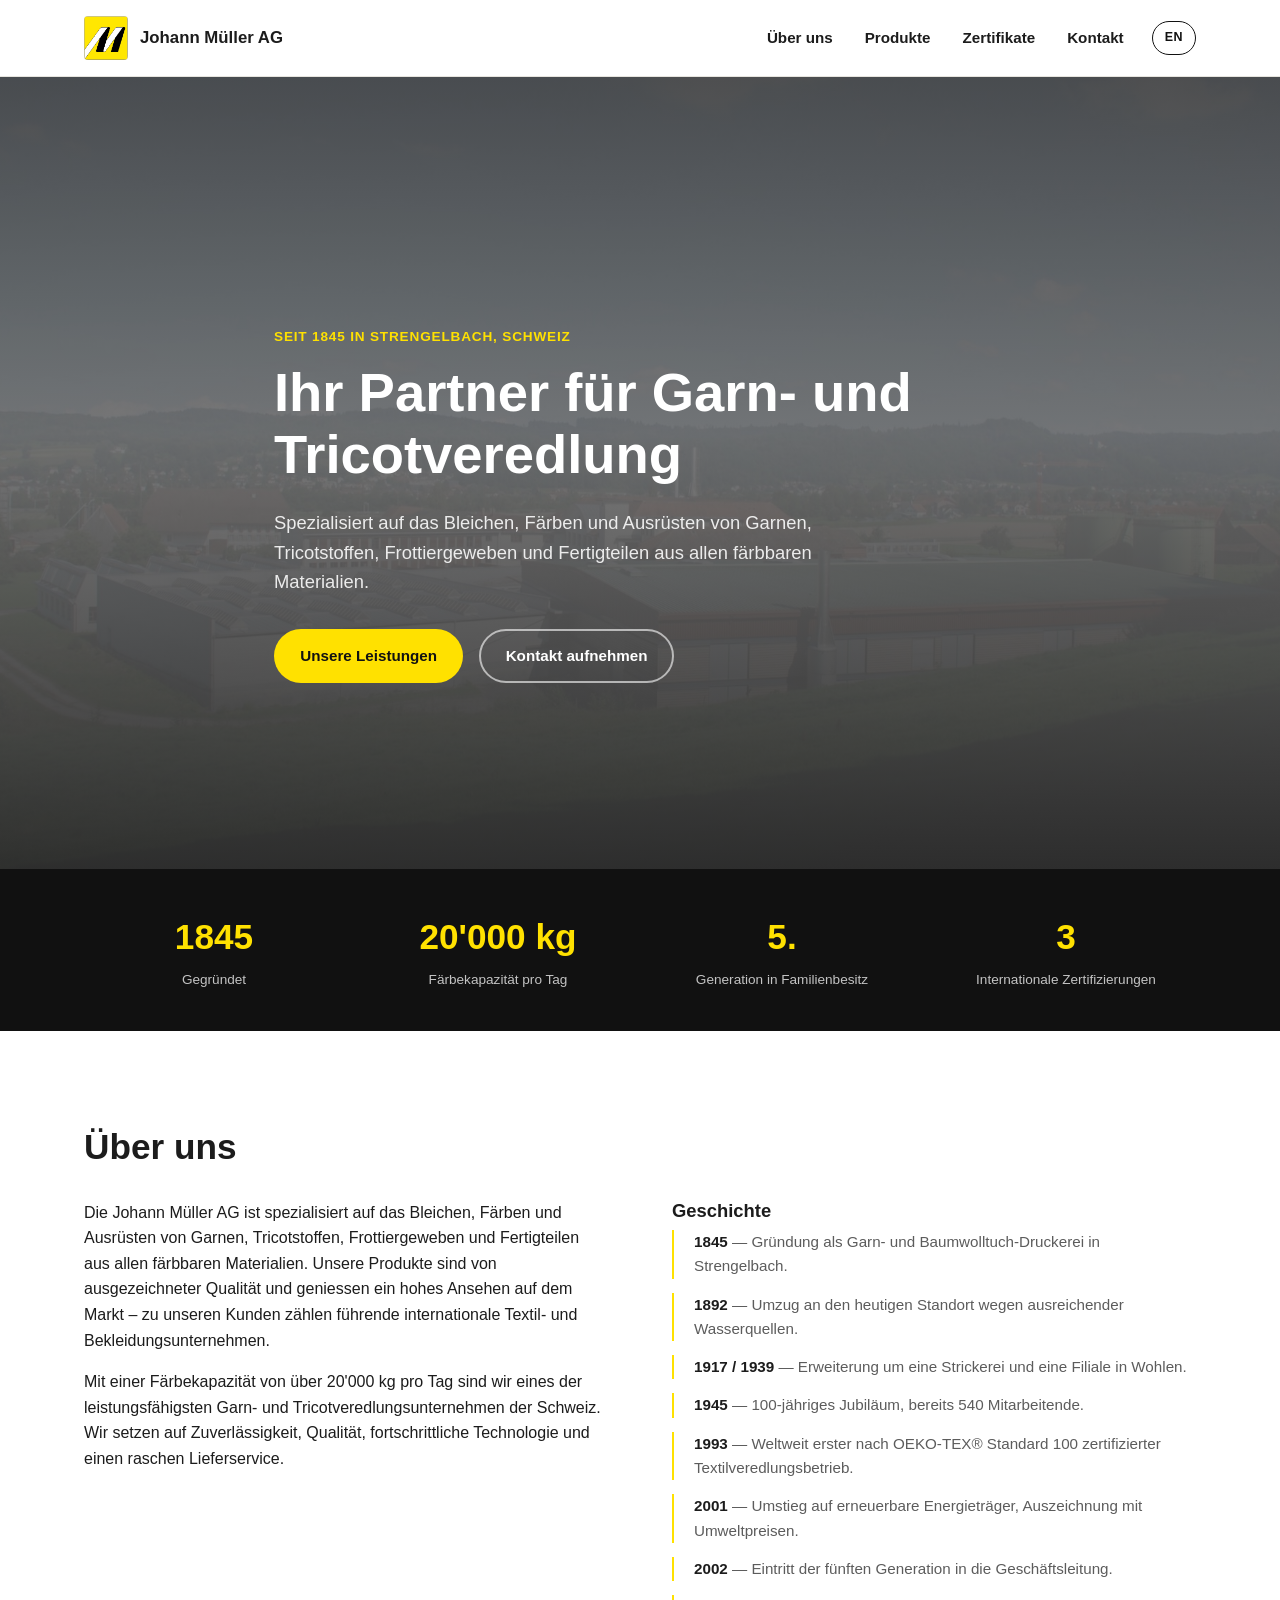
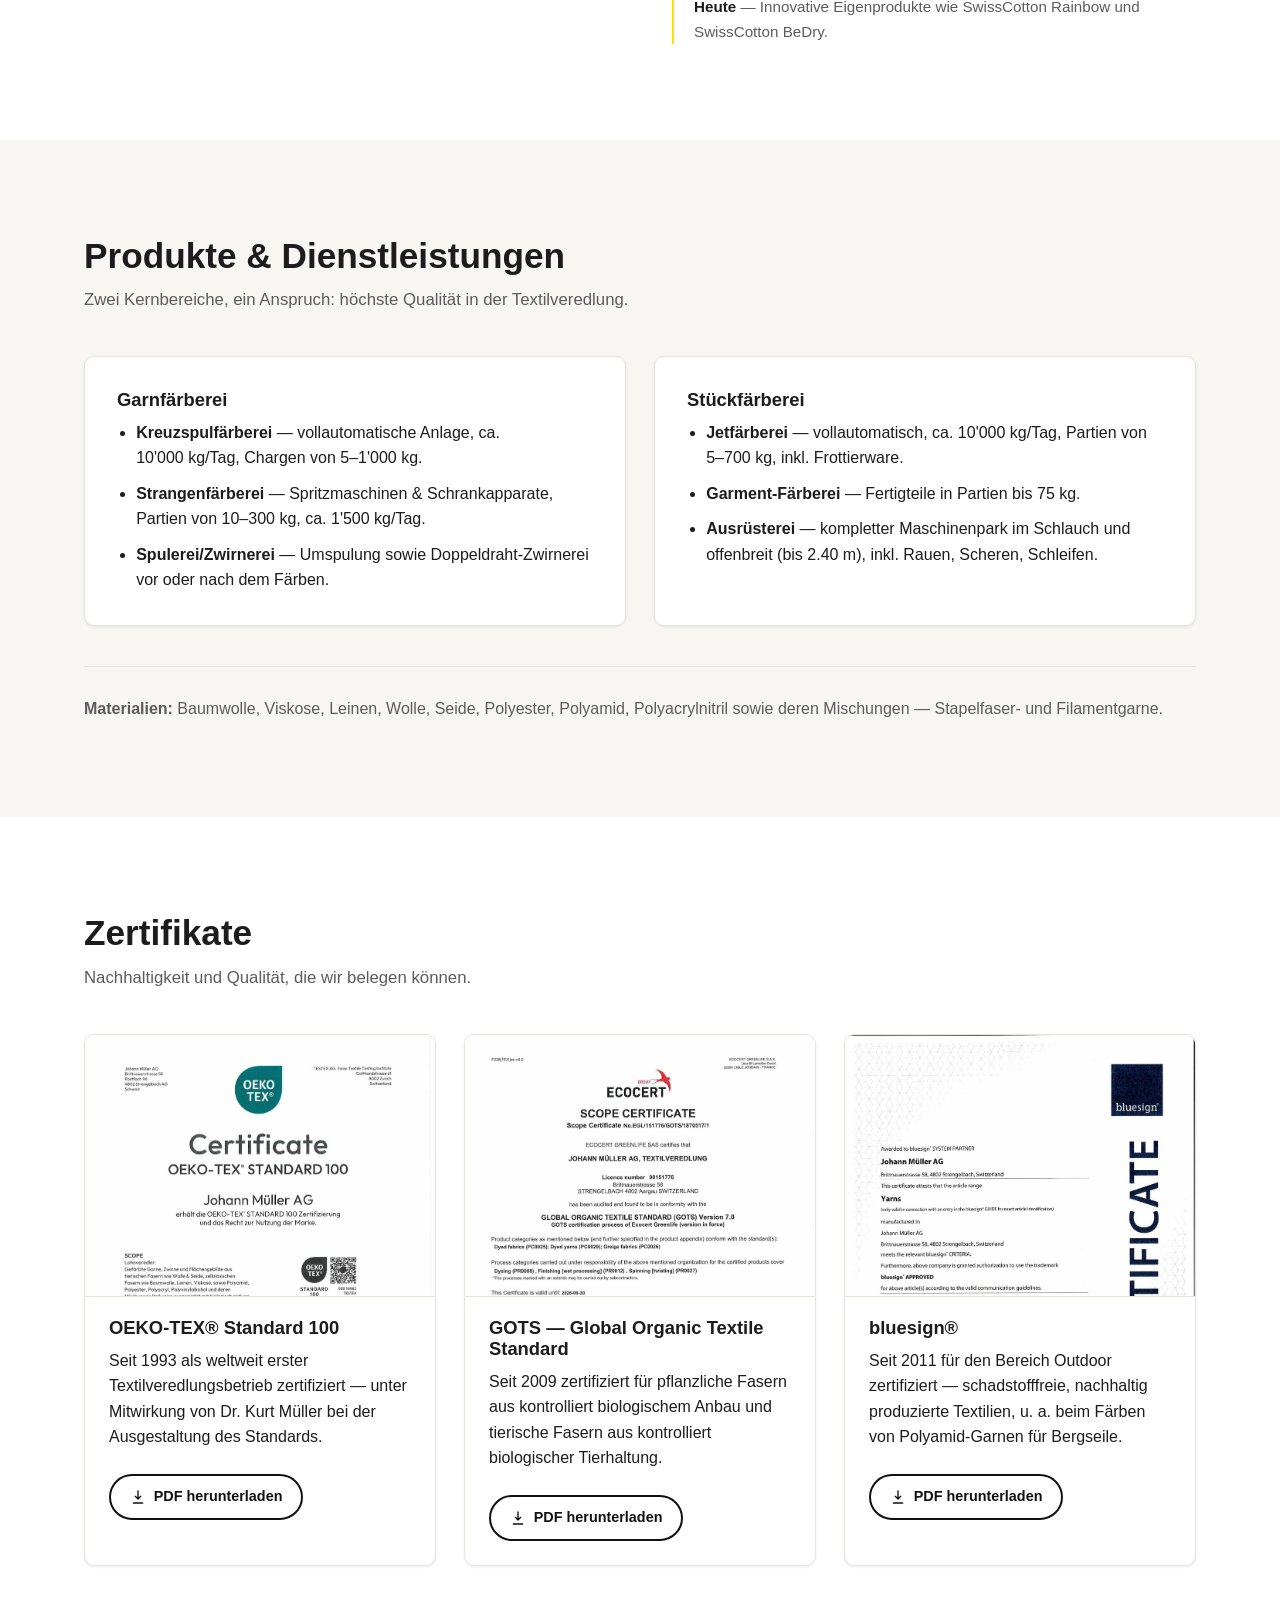
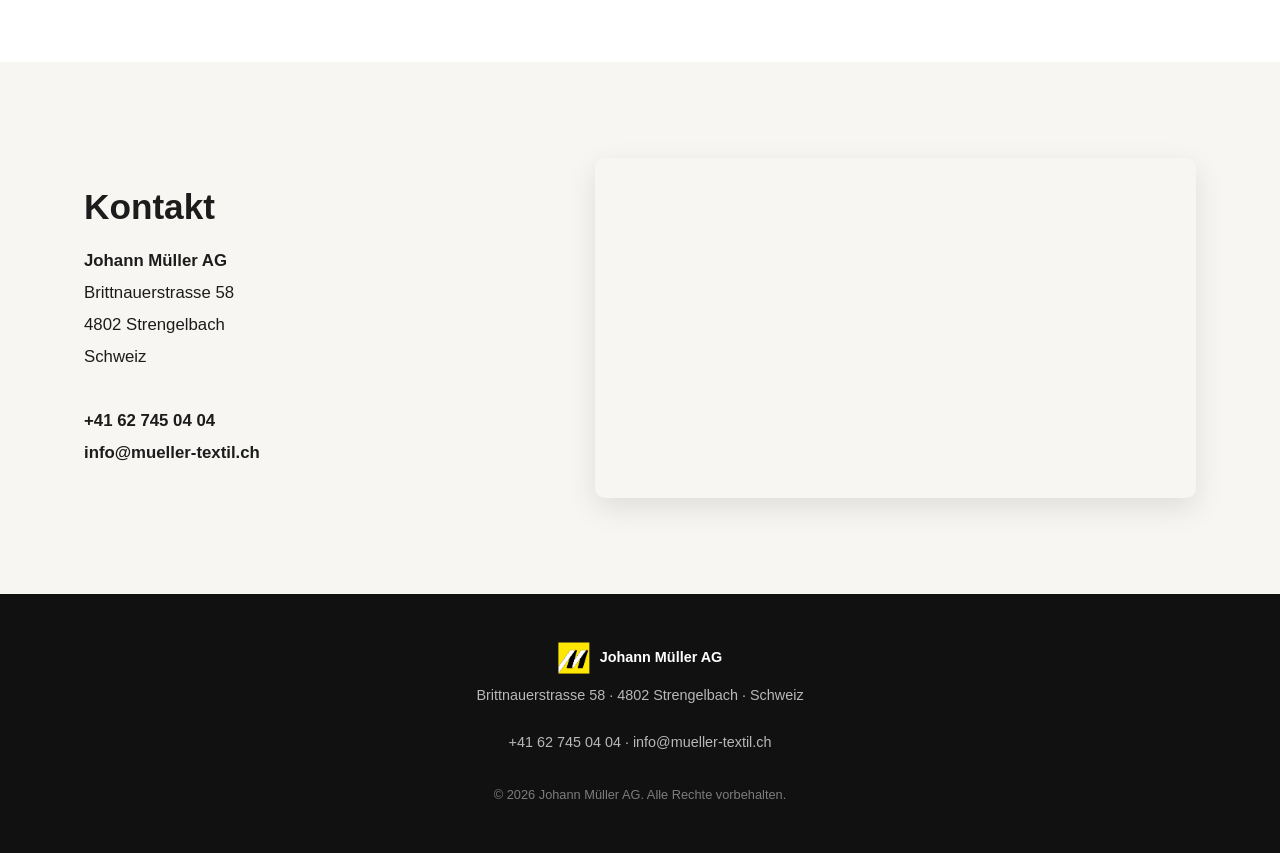
==== commit 27a1d4bd: "Revert "Redesign im editorialen Stil: Fraunces-Serife, Marker-Highlight, dunkle/helle Sektionen" Thi" ====
--- a/index.html
+++ b/index.html
@@ -11,9 +11,6 @@
 <link rel="apple-touch-icon" href="assets/images/apple-touch-icon.png">
 <link rel="alternate" hreflang="de" href="./">
 <link rel="alternate" hreflang="en" href="en/">
-<link rel="preconnect" href="https://fonts.googleapis.com">
-<link rel="preconnect" href="https://fonts.gstatic.com" crossorigin>
-<link href="https://fonts.googleapis.com/css2?family=Fraunces:opsz,wght@9..144,400;9..144,500;9..144,600;9..144,700&display=swap" rel="stylesheet">
 <link rel="stylesheet" href="css/style.css">
 </head>
 <body>
@@ -22,28 +19,19 @@
 <header class="site-header">
 	<div class="container header-inner">
 		<a href="#top" class="brand">
-			<img src="assets/images/logo.png" alt="Johann Müller AG" class="brand-logo" width="42" height="42">
-			<span class="brand-text">
-				<span class="brand-name">Johann Müller AG</span>
-				<span class="brand-est">Seit 1845</span>
-			</span>
+			<img src="assets/images/logo.png" alt="Johann Müller AG" class="brand-logo" width="44" height="44">
+			<span class="brand-name">Johann&nbsp;Müller&nbsp;AG</span>
 		</a>
 		<div class="header-right">
 			<nav id="main-nav" class="main-nav">
 				<ul>
 					<li><a href="#ueber-uns">Über uns</a></li>
-					<li><a href="#leistungen">Leistungen</a></li>
+					<li><a href="#produkte">Produkte</a></li>
 					<li><a href="#zertifikate">Zertifikate</a></li>
-					<li><a href="#geschichte">Geschichte</a></li>
 					<li><a href="#kontakt">Kontakt</a></li>
 				</ul>
 			</nav>
-			<a href="tel:+41627450404" class="header-phone">
-				<svg viewBox="0 0 24 24" aria-hidden="true"><path d="M22 16.92v3a2 2 0 0 1-2.18 2 19.79 19.79 0 0 1-8.63-3.07 19.5 19.5 0 0 1-6-6 19.79 19.79 0 0 1-3.07-8.67A2 2 0 0 1 4.11 2h3a2 2 0 0 1 2 1.72c.127.96.361 1.903.7 2.81a2 2 0 0 1-.45 2.11L8.09 9.91a16 16 0 0 0 6 6l1.27-1.27a2 2 0 0 1 2.11-.45c.907.339 1.85.573 2.81.7A2 2 0 0 1 22 16.92z"/></svg>
-				+41&nbsp;62&nbsp;745&nbsp;04&nbsp;04
-			</a>
 			<a href="en/" class="lang-switch" hreflang="en" lang="en" aria-label="Switch to English">EN</a>
-			<a href="#kontakt" class="btn btn-primary header-cta">Kontakt aufnehmen</a>
 			<button class="nav-toggle" type="button" aria-expanded="false" aria-controls="main-nav" aria-label="Menü öffnen">
 				<span></span><span></span><span></span>
 			</button>
@@ -54,74 +42,72 @@
 <main id="main">
 
 	<section class="hero" id="top">
-		<svg class="hero-lines" viewBox="0 0 1160 500" preserveAspectRatio="none" aria-hidden="true">
-			<path d="M0,120 C 200,180 400,60 600,120 S 1000,180 1160,110" fill="none" stroke="#f0d525" stroke-width="1"/>
-			<path d="M0,380 C 220,320 420,440 640,380 S 1000,300 1160,360" fill="none" stroke="#f0d525" stroke-width="1"/>
-		</svg>
+		<div class="hero-bg" style="background-image:url('assets/images/hero.jpg')" role="img" aria-label="Luftaufnahme des Firmengeländes der Johann Müller AG in Strengelbach"></div>
+		<div class="hero-overlay"></div>
 		<div class="container hero-content">
-			<p class="eyebrow">Strengelbach, Schweiz — seit 1845</p>
-			<h1>Ihr Partner für <span class="mark">Garn- und Tricotveredlung</span></h1>
-			<p class="lead">Fünf Generationen Bleichen, Färben und Ausrüsten von Garnen, Tricotstoffen, Frottiergeweben und Fertigteilen aus allen färbbaren Materialien — mit einer Kapazität von über 20'000&nbsp;kg pro Tag und dem Vertrauen führender internationaler Textilmarken.</p>
+			<p class="eyebrow">Seit 1845 in Strengelbach, Schweiz</p>
+			<h1>Ihr Partner für Garn- und Tricotveredlung</h1>
+			<p class="lead">Spezialisiert auf das Bleichen, Färben und Ausrüsten von Garnen, Tricotstoffen, Frottiergeweben und Fertigteilen aus allen färbbaren Materialien.</p>
 			<div class="hero-actions">
-				<a href="#leistungen" class="btn btn-primary">
-					Unsere Leistungen
-					<svg viewBox="0 0 24 24" aria-hidden="true"><path d="M5 12h14m0 0-6-6m6 6-6 6"/></svg>
-				</a>
+				<a href="#produkte" class="btn btn-primary">Unsere Leistungen</a>
 				<a href="#kontakt" class="btn btn-ghost">Kontakt aufnehmen</a>
 			</div>
 		</div>
-		<div class="scroll-hint" aria-hidden="true">
-			<svg viewBox="0 0 24 24"><path d="M12 4v16m0 0-6-6m6 6 6-6"/></svg>
-		</div>
+	</section>
+
+	<section class="stats" aria-label="Kennzahlen">
 		<div class="container stats-grid">
-			<div class="stat"><span class="stat-number">1845</span><span class="stat-label">Gegründet in Strengelbach</span></div>
+			<div class="stat"><span class="stat-number">1845</span><span class="stat-label">Gegründet</span></div>
 			<div class="stat"><span class="stat-number">20'000&nbsp;kg</span><span class="stat-label">Färbekapazität pro Tag</span></div>
-			<div class="stat"><span class="stat-number">5</span><span class="stat-label">Generationen der Familie Müller</span></div>
+			<div class="stat"><span class="stat-number">5.</span><span class="stat-label">Generation in Familienbesitz</span></div>
 			<div class="stat"><span class="stat-number">3</span><span class="stat-label">Internationale Zertifizierungen</span></div>
 		</div>
 	</section>
 
 	<section id="ueber-uns" class="section">
-		<div class="container about-grid">
-			<div>
-				<p class="eyebrow">Über uns</p>
-				<h2>Präzision in Bleichen, Färben und Ausrüsten.</h2>
-				<p>Die Johann Müller AG ist spezialisiert auf das Bleichen, Färben und Ausrüsten von Garnen, Tricotstoffen, Frottiergeweben und Fertigteilen aus allen färbbaren Materialien. Unsere Produkte sind von ausgezeichneter Qualität und geniessen ein hohes Ansehen auf dem Markt — zu unseren Kunden zählen führende internationale Textil- und Bekleidungsunternehmen.</p>
-				<p>Mit einer Färbekapazität von über 20'000&nbsp;kg pro Tag sind wir eines der leistungsfähigsten Garn- und Tricotveredlungsunternehmen der Schweiz.</p>
-				<ul class="tag-list">
-					<li>Zuverlässigkeit</li>
-					<li>Qualität</li>
-					<li>Fortschrittliche Technologie</li>
-					<li>Rascher Lieferservice</li>
-				</ul>
+		<div class="container">
+			<h2>Über uns</h2>
+			<div class="two-col">
+				<div>
+					<p>Die Johann Müller AG ist spezialisiert auf das Bleichen, Färben und Ausrüsten von Garnen, Tricotstoffen, Frottiergeweben und Fertigteilen aus allen färbbaren Materialien. Unsere Produkte sind von ausgezeichneter Qualität und geniessen ein hohes Ansehen auf dem Markt – zu unseren Kunden zählen führende internationale Textil- und Bekleidungsunternehmen.</p>
+					<p>Mit einer Färbekapazität von über 20'000&nbsp;kg pro Tag sind wir eines der leistungsfähigsten Garn- und Tricotveredlungsunternehmen der Schweiz. Wir setzen auf Zuverlässigkeit, Qualität, fortschrittliche Technologie und einen raschen Lieferservice.</p>
+				</div>
+				<div>
+					<h3>Geschichte</h3>
+					<ul class="timeline">
+						<li><strong>1845</strong> — Gründung als Garn- und Baumwolltuch-Druckerei in Strengelbach.</li>
+						<li><strong>1892</strong> — Umzug an den heutigen Standort wegen ausreichender Wasserquellen.</li>
+						<li><strong>1917 / 1939</strong> — Erweiterung um eine Strickerei und eine Filiale in Wohlen.</li>
+						<li><strong>1945</strong> — 100-jähriges Jubiläum, bereits 540 Mitarbeitende.</li>
+						<li><strong>1993</strong> — Weltweit erster nach OEKO-TEX® Standard 100 zertifizierter Textilveredlungsbetrieb.</li>
+						<li><strong>2001</strong> — Umstieg auf erneuerbare Energieträger, Auszeichnung mit Umweltpreisen.</li>
+						<li><strong>2002</strong> — Eintritt der fünften Generation in die Geschäftsleitung.</li>
+						<li><strong>Heute</strong> — Innovative Eigenprodukte wie SwissCotton&nbsp;Rainbow und SwissCotton&nbsp;BeDry.</li>
+					</ul>
+				</div>
 			</div>
-			<figure class="image-card">
-				<img src="assets/images/hero.jpg" alt="Luftaufnahme des Betriebsgeländes der Johann Müller AG in Strengelbach" loading="lazy">
-				<figcaption>Unser Betriebsgelände in Strengelbach</figcaption>
-			</figure>
 		</div>
 	</section>
 
-	<section id="leistungen" class="section section-dark">
+	<section id="produkte" class="section section-alt">
 		<div class="container">
-			<p class="eyebrow">Leistungen</p>
-			<h2>Garnfärberei &amp; Stückfärberei</h2>
+			<h2>Produkte &amp; Dienstleistungen</h2>
 			<p class="section-intro">Zwei Kernbereiche, ein Anspruch: höchste Qualität in der Textilveredlung.</p>
 			<div class="cards">
 				<article class="card">
 					<h3>Garnfärberei</h3>
-					<ul class="check-list">
-						<li><svg viewBox="0 0 24 24" aria-hidden="true"><path d="M20 6 9 17l-5-5"/></svg><span><strong>Kreuzspulfärberei</strong> — vollautomatische Anlage, ca. 10'000&nbsp;kg/Tag, Chargen von 5–1'000&nbsp;kg.</span></li>
-						<li><svg viewBox="0 0 24 24" aria-hidden="true"><path d="M20 6 9 17l-5-5"/></svg><span><strong>Strangenfärberei</strong> — Spritzmaschinen &amp; Schrankapparate, Partien von 10–300&nbsp;kg, ca. 1'500&nbsp;kg/Tag.</span></li>
-						<li><svg viewBox="0 0 24 24" aria-hidden="true"><path d="M20 6 9 17l-5-5"/></svg><span><strong>Spulerei/Zwirnerei</strong> — Umspulung sowie Doppeldraht-Zwirnerei vor oder nach dem Färben.</span></li>
+					<ul>
+						<li><strong>Kreuzspulfärberei</strong> — vollautomatische Anlage, ca. 10'000&nbsp;kg/Tag, Chargen von 5–1'000&nbsp;kg.</li>
+						<li><strong>Strangenfärberei</strong> — Spritzmaschinen &amp; Schrankapparate, Partien von 10–300&nbsp;kg, ca. 1'500&nbsp;kg/Tag.</li>
+						<li><strong>Spulerei/Zwirnerei</strong> — Umspulung sowie Doppeldraht-Zwirnerei vor oder nach dem Färben.</li>
 					</ul>
 				</article>
 				<article class="card">
 					<h3>Stückfärberei</h3>
-					<ul class="check-list">
-						<li><svg viewBox="0 0 24 24" aria-hidden="true"><path d="M20 6 9 17l-5-5"/></svg><span><strong>Jetfärberei</strong> — vollautomatisch, ca. 10'000&nbsp;kg/Tag, Partien von 5–700&nbsp;kg, inkl. Frottierware.</span></li>
-						<li><svg viewBox="0 0 24 24" aria-hidden="true"><path d="M20 6 9 17l-5-5"/></svg><span><strong>Garment-Färberei</strong> — Fertigteile in Partien bis 75&nbsp;kg.</span></li>
-						<li><svg viewBox="0 0 24 24" aria-hidden="true"><path d="M20 6 9 17l-5-5"/></svg><span><strong>Ausrüsterei</strong> — kompletter Maschinenpark im Schlauch und offenbreit (bis 2.40&nbsp;m), inkl. Rauen, Scheren, Schleifen.</span></li>
+					<ul>
+						<li><strong>Jetfärberei</strong> — vollautomatisch, ca. 10'000&nbsp;kg/Tag, Partien von 5–700&nbsp;kg, inkl. Frottierware.</li>
+						<li><strong>Garment-Färberei</strong> — Fertigteile in Partien bis 75&nbsp;kg.</li>
+						<li><strong>Ausrüsterei</strong> — kompletter Maschinenpark im Schlauch und offenbreit (bis 2.40&nbsp;m), inkl. Rauen, Scheren, Schleifen.</li>
 					</ul>
 				</article>
 			</div>
@@ -129,87 +115,46 @@
 		</div>
 	</section>
 
-	<section class="cta-banner">
-		<div class="container cta-inner">
-			<div>
-				<h2>Bereit für Ihre nächste Anfrage?</h2>
-				<p>Rufen Sie uns direkt an oder schreiben Sie uns — wir antworten in der Regel innerhalb eines Werktages.</p>
-			</div>
-			<a href="tel:+41627450404" class="btn btn-dark">
-				<svg viewBox="0 0 24 24" aria-hidden="true"><path d="M22 16.92v3a2 2 0 0 1-2.18 2 19.79 19.79 0 0 1-8.63-3.07 19.5 19.5 0 0 1-6-6 19.79 19.79 0 0 1-3.07-8.67A2 2 0 0 1 4.11 2h3a2 2 0 0 1 2 1.72c.127.96.361 1.903.7 2.81a2 2 0 0 1-.45 2.11L8.09 9.91a16 16 0 0 0 6 6l1.27-1.27a2 2 0 0 1 2.11-.45c.907.339 1.85.573 2.81.7A2 2 0 0 1 22 16.92z"/></svg>
-				Jetzt anrufen — +41&nbsp;62&nbsp;745&nbsp;04&nbsp;04
-			</a>
-		</div>
-	</section>
-
 	<section id="zertifikate" class="section">
 		<div class="container">
-			<p class="eyebrow">Zertifikate</p>
-			<h2>Nachhaltigkeit, die wir belegen können.</h2>
+			<h2>Zertifikate</h2>
+			<p class="section-intro">Nachhaltigkeit und Qualität, die wir belegen können.</p>
 			<div class="cert-grid">
 				<article class="cert-card">
 					<img src="assets/certificates/Oeko-Tex-100.jpg" alt="OEKO-TEX® Standard 100 Zertifikat der Johann Müller AG" loading="lazy">
-					<div class="cert-body">
-						<p class="cert-since">Zertifiziert seit 1993</p>
-						<h3>OEKO-TEX® Standard 100</h3>
-						<p>Weltweit erster Textilveredlungsbetrieb zertifiziert — unter Mitwirkung von Dr. Kurt Müller bei der Ausgestaltung des Standards.</p>
-						<a class="btn btn-outline" href="assets/certificates/Oeko-Tex-100.pdf" download>
-							<svg aria-hidden="true" viewBox="0 0 24 24"><path d="M12 3v12m0 0 4-4m-4 4-4-4M5 21h14"/></svg>
-							PDF herunterladen
-						</a>
-					</div>
+					<h3>OEKO-TEX® Standard 100</h3>
+					<p>Seit 1993 als weltweit erster Textilveredlungsbetrieb zertifiziert — unter Mitwirkung von Dr. Kurt Müller bei der Ausgestaltung des Standards.</p>
+					<a class="btn btn-outline" href="assets/certificates/Oeko-Tex-100.pdf" download>
+						<svg aria-hidden="true" viewBox="0 0 24 24"><path d="M12 3v12m0 0 4-4m-4 4-4-4M5 21h14"/></svg>
+						PDF herunterladen
+					</a>
 				</article>
 				<article class="cert-card">
 					<img src="assets/certificates/GOTS2025.jpg" alt="GOTS Zertifikat der Johann Müller AG" loading="lazy">
-					<div class="cert-body">
-						<p class="cert-since">Zertifiziert seit 2009</p>
-						<h3>GOTS — Global Organic Textile Standard</h3>
-						<p>Zertifiziert für pflanzliche Fasern aus kontrolliert biologischem Anbau und tierische Fasern aus kontrolliert biologischer Tierhaltung.</p>
-						<a class="btn btn-outline" href="assets/certificates/GOTS2025.pdf" download>
-							<svg aria-hidden="true" viewBox="0 0 24 24"><path d="M12 3v12m0 0 4-4m-4 4-4-4M5 21h14"/></svg>
-							PDF herunterladen
-						</a>
-					</div>
+					<h3>GOTS — Global Organic Textile Standard</h3>
+					<p>Seit 2009 zertifiziert für pflanzliche Fasern aus kontrolliert biologischem Anbau und tierische Fasern aus kontrolliert biologischer Tierhaltung.</p>
+					<a class="btn btn-outline" href="assets/certificates/GOTS2025.pdf" download>
+						<svg aria-hidden="true" viewBox="0 0 24 24"><path d="M12 3v12m0 0 4-4m-4 4-4-4M5 21h14"/></svg>
+						PDF herunterladen
+					</a>
 				</article>
 				<article class="cert-card">
 					<img src="assets/certificates/Bluesign2025.jpg" alt="bluesign® Zertifikat der Johann Müller AG" loading="lazy">
-					<div class="cert-body">
-						<p class="cert-since">Zertifiziert seit 2011</p>
-						<h3>bluesign®</h3>
-						<p>Für den Bereich Outdoor zertifiziert — schadstofffreie, nachhaltig produzierte Textilien, u.&nbsp;a. beim Färben von Polyamid-Garnen für Bergseile.</p>
-						<a class="btn btn-outline" href="assets/certificates/Bluesign2025.pdf" download>
-							<svg aria-hidden="true" viewBox="0 0 24 24"><path d="M12 3v12m0 0 4-4m-4 4-4-4M5 21h14"/></svg>
-							PDF herunterladen
-						</a>
-					</div>
+					<h3>bluesign®</h3>
+					<p>Seit 2011 für den Bereich Outdoor zertifiziert — schadstofffreie, nachhaltig produzierte Textilien, u.&nbsp;a. beim Färben von Polyamid-Garnen für Bergseile.</p>
+					<a class="btn btn-outline" href="assets/certificates/Bluesign2025.pdf" download>
+						<svg aria-hidden="true" viewBox="0 0 24 24"><path d="M12 3v12m0 0 4-4m-4 4-4-4M5 21h14"/></svg>
+						PDF herunterladen
+					</a>
 				</article>
 			</div>
-		</div>
-	</section>
-
-	<section id="geschichte" class="section section-dark">
-		<div class="container">
-			<p class="eyebrow">Geschichte</p>
-			<h2>Fünf Generationen Familienunternehmen</h2>
-			<p class="section-intro">Von einer Garn- und Baumwolltuch-Druckerei im Jahr 1845 bis zu einem der leistungsfähigsten Garn- und Tricotveredlungsunternehmen der Schweiz — eine Zeitreise durch fünf Generationen der Familie Müller.</p>
-			<ul class="timeline">
-				<li><span class="timeline-year">1845</span><span class="timeline-text">Gründung als Garn- und Baumwolltuch-Druckerei in Strengelbach.</span></li>
-				<li><span class="timeline-year">1892</span><span class="timeline-text">Umzug an den heutigen Standort wegen ausreichender Wasserquellen.</span></li>
-				<li><span class="timeline-year">1917/1939</span><span class="timeline-text">Erweiterung um eine Strickerei und eine Filiale in Wohlen.</span></li>
-				<li><span class="timeline-year">1945</span><span class="timeline-text">100-jähriges Jubiläum, bereits 540 Mitarbeitende.</span></li>
-				<li><span class="timeline-year">1993</span><span class="timeline-text">Weltweit erster nach OEKO-TEX® Standard 100 zertifizierter Textilveredlungsbetrieb.</span></li>
-				<li><span class="timeline-year">2001</span><span class="timeline-text">Umstieg auf erneuerbare Energieträger, Auszeichnung mit Umweltpreisen.</span></li>
-				<li><span class="timeline-year">2002</span><span class="timeline-text">Eintritt der fünften Generation in die Geschäftsleitung.</span></li>
-				<li><span class="timeline-year">Heute</span><span class="timeline-text">Innovative Eigenprodukte wie SwissCotton&nbsp;Rainbow und SwissCotton&nbsp;BeDry.</span></li>
-			</ul>
 		</div>
 	</section>
 
 	<section id="kontakt" class="section section-alt">
 		<div class="container kontakt-grid">
 			<div>
-				<p class="eyebrow">Kontakt</p>
-				<h2>Sprechen wir über Ihr Projekt.</h2>
+				<h2>Kontakt</h2>
 				<address>
 					<strong>Johann Müller AG</strong><br>
 					Brittnauerstrasse 58<br>
@@ -230,7 +175,7 @@
 <footer class="site-footer">
 	<div class="container footer-inner">
 		<div class="footer-brand">
-			<img src="assets/images/logo.png" alt="" width="28" height="28">
+			<img src="assets/images/logo.png" alt="" width="32" height="32">
 			<span>Johann Müller AG</span>
 		</div>
 		<p>Brittnauerstrasse 58 · 4802 Strengelbach · Schweiz</p>
--- a/css/style.css
+++ b/css/style.css
@@ -1,28 +1,23 @@
 /* ==========================================================================
-   Johann Müller AG — Design Tokens
-   Editoriale Richtung: dunkles Grundthema, Fraunces als Headline-Serif,
-   warmes Gold/Gelb als Marker-Akzent, alternierende dunkle/helle Sektionen.
+   Johann Müller AG — Corporate Design Tokens
+   Farben aus Logo (Gelb/Schwarz) und Original-CSS (#febe00) abgeleitet.
    ========================================================================== */
 :root {
-	--color-brand-yellow: #f0d525;
-	--color-brand-yellow-dark: #d9bf1a;
-	--color-dark: #121210;
-	--color-cream: #faf7ee;
-	--color-cream-alt: #f1ecdd;
-	--color-text: #1c1a14;
-	--color-text-muted: #6b6759;
-	--color-on-dark: #f5f2e7;
-	--color-on-dark-muted: #a9a596;
-	--color-border: #e6e1d0;
-	--color-border-dark: #2b2b21;
-
-	--font-serif: "Fraunces", Georgia, "Times New Roman", serif;
+	--color-brand-yellow: #ffe100;
+	--color-brand-yellow-dark: #e0c400;
+	--color-brand-black: #111111;
+	--color-text: #1c1c1c;
+	--color-text-muted: #5c5c5c;
+	--color-bg: #ffffff;
+	--color-bg-alt: #f7f6f2;
+	--color-border: #e7e5df;
+
 	--font-sans: -apple-system, BlinkMacSystemFont, "Segoe UI", Roboto, Helvetica, Arial, sans-serif;
 
 	--container-width: 1160px;
 	--radius: 10px;
 	--shadow-sm: 0 1px 3px rgba(0, 0, 0, 0.08);
-	--shadow-md: 0 16px 40px rgba(0, 0, 0, 0.16);
+	--shadow-md: 0 10px 30px rgba(0, 0, 0, 0.10);
 }
 
 *, *::before, *::after { box-sizing: border-box; }
@@ -37,23 +32,19 @@
 	margin: 0;
 	font-family: var(--font-sans);
 	color: var(--color-text);
-	background: var(--color-cream);
+	background: var(--color-bg);
 	line-height: 1.6;
 	-webkit-font-smoothing: antialiased;
 }
 
 img { max-width: 100%; display: block; }
+
 a { color: inherit; }
 
-h1, h2, h3 {
-	font-family: var(--font-serif);
-	line-height: 1.1;
-	font-weight: 600;
-	margin: 0 0 0.5em;
-}
-h1 { font-size: clamp(2.2rem, 5vw, 3.8rem); font-weight: 500; }
-h2 { font-size: clamp(1.8rem, 3.4vw, 2.6rem); }
-h3 { font-size: 1.3rem; font-weight: 600; }
+h1, h2, h3 { line-height: 1.15; font-weight: 700; margin: 0 0 0.5em; }
+h1 { font-size: clamp(2rem, 4.5vw, 3.4rem); }
+h2 { font-size: clamp(1.6rem, 3vw, 2.2rem); }
+h3 { font-size: 1.15rem; }
 p { margin: 0 0 1em; }
 p:last-child { margin-bottom: 0; }
 
@@ -68,41 +59,13 @@
 	left: -999px;
 	top: auto;
 	background: var(--color-brand-yellow);
-	color: var(--color-dark);
+	color: var(--color-brand-black);
 	padding: 12px 20px;
 	z-index: 1000;
-	font-weight: 700;
+	font-weight: 600;
 	border-radius: 0 0 8px 0;
 }
 .skip-link:focus { left: 0; top: 0; }
-
-.mark {
-	background: var(--color-brand-yellow);
-	color: var(--color-dark);
-	padding: 0 0.15em;
-	box-decoration-break: clone;
-	-webkit-box-decoration-break: clone;
-}
-
-.eyebrow {
-	display: flex;
-	align-items: center;
-	gap: 12px;
-	font-weight: 700;
-	letter-spacing: 0.12em;
-	text-transform: uppercase;
-	font-size: 0.78rem;
-	margin: 0 0 1.1em;
-	color: var(--color-brand-yellow-dark);
-}
-.eyebrow::before {
-	content: "";
-	width: 28px;
-	height: 1.5px;
-	background: currentColor;
-	flex: none;
-}
-.section-alt .eyebrow, .section-light .eyebrow { color: #a68f00; }
 
 /* ---------- Buttons ---------- */
 .btn {
@@ -114,77 +77,95 @@
 	font-weight: 600;
 	font-size: 0.95rem;
 	text-decoration: none;
-	border: 1.5px solid transparent;
+	border: 2px solid transparent;
 	cursor: pointer;
 	transition: transform 0.15s ease, box-shadow 0.15s ease, background-color 0.15s ease, color 0.15s ease;
 }
 .btn svg { width: 16px; height: 16px; fill: none; stroke: currentColor; stroke-width: 2; stroke-linecap: round; stroke-linejoin: round; }
 .btn:hover { transform: translateY(-2px); }
 
-.btn-primary { background: var(--color-brand-yellow); color: var(--color-dark); }
+.btn-primary {
+	background: var(--color-brand-yellow);
+	color: var(--color-brand-black);
+}
 .btn-primary:hover { background: var(--color-brand-yellow-dark); box-shadow: var(--shadow-md); }
 
-.btn-ghost { background: transparent; border-color: rgba(245, 242, 231, 0.4); color: var(--color-on-dark); }
-.btn-ghost:hover { background: rgba(245, 242, 231, 0.1); border-color: rgba(245, 242, 231, 0.7); }
-
-.btn-outline { background: transparent; border-color: var(--color-dark); color: var(--color-dark); padding: 0.65em 1.3em; font-size: 0.9rem; }
-.btn-outline:hover { background: var(--color-dark); color: var(--color-cream); }
-
-.btn-dark { background: var(--color-dark); color: var(--color-cream); }
-.btn-dark:hover { background: #000; box-shadow: var(--shadow-md); }
+.btn-ghost {
+	background: transparent;
+	border-color: rgba(255, 255, 255, 0.6);
+	color: #fff;
+}
+.btn-ghost:hover { background: rgba(255, 255, 255, 0.12); }
+
+.btn-outline {
+	background: transparent;
+	border-color: var(--color-brand-black);
+	color: var(--color-brand-black);
+	padding: 0.65em 1.3em;
+	font-size: 0.9rem;
+}
+.btn-outline:hover { background: var(--color-brand-black); color: #fff; }
 
 /* ---------- Header ---------- */
 .site-header {
 	position: sticky;
 	top: 0;
 	z-index: 100;
-	background: rgba(250, 247, 238, 0.9);
+	background: rgba(255, 255, 255, 0.92);
 	backdrop-filter: saturate(180%) blur(10px);
 	border-bottom: 1px solid var(--color-border);
 }
-.header-inner { display: flex; align-items: center; justify-content: space-between; height: 84px; gap: 24px; }
-.brand { display: flex; align-items: center; gap: 12px; text-decoration: none; color: var(--color-text); }
-.brand-logo { border-radius: 4px; flex: none; }
-.brand-text { display: flex; flex-direction: column; line-height: 1.25; }
-.brand-name { font-family: var(--font-serif); font-weight: 600; font-size: 1.05rem; }
-.brand-est { font-size: 0.68rem; letter-spacing: 0.14em; text-transform: uppercase; color: var(--color-text-muted); }
-
-.header-right { display: flex; align-items: center; gap: 26px; }
-
-.header-phone {
-	display: flex;
-	align-items: center;
-	gap: 6px;
-	font-size: 0.88rem;
-	font-weight: 600;
+.header-inner {
+	display: flex;
+	align-items: center;
+	justify-content: space-between;
+	height: 76px;
+}
+.brand {
+	display: flex;
+	align-items: center;
+	gap: 12px;
 	text-decoration: none;
 	color: var(--color-text);
-	white-space: nowrap;
-}
-.header-phone svg { width: 15px; height: 15px; stroke: var(--color-brand-yellow-dark); fill: none; stroke-width: 2; }
+	font-weight: 700;
+	font-size: 1.05rem;
+}
+.brand-logo { border-radius: 4px; }
+
+.header-right {
+	display: flex;
+	align-items: center;
+	gap: 28px;
+}
 
 .lang-switch {
 	display: inline-flex;
 	align-items: center;
 	justify-content: center;
-	min-width: 40px;
-	padding: 5px 11px;
+	min-width: 42px;
+	padding: 6px 12px;
 	border-radius: 999px;
-	border: 1.5px solid var(--color-text);
+	border: 1.5px solid var(--color-brand-black);
 	font-weight: 700;
-	font-size: 0.75rem;
-	letter-spacing: 0.03em;
+	font-size: 0.78rem;
+	letter-spacing: 0.04em;
 	text-decoration: none;
-	color: var(--color-text);
+	color: var(--color-brand-black);
 	transition: background-color 0.15s ease, color 0.15s ease;
 }
-.lang-switch:hover { background: var(--color-text); color: var(--color-cream); }
-
-.main-nav ul { display: flex; gap: 28px; list-style: none; margin: 0; padding: 0; }
+.lang-switch:hover { background: var(--color-brand-black); color: #fff; }
+
+.main-nav ul {
+	display: flex;
+	gap: 32px;
+	list-style: none;
+	margin: 0;
+	padding: 0;
+}
 .main-nav a {
 	text-decoration: none;
 	font-weight: 600;
-	font-size: 0.9rem;
+	font-size: 0.95rem;
 	color: var(--color-text);
 	position: relative;
 	padding: 4px 0;
@@ -210,136 +191,155 @@
 	background: none;
 	border: none;
 	cursor: pointer;
-	flex: none;
-}
-.nav-toggle span { display: block; width: 24px; height: 2px; background: var(--color-text); transition: transform 0.2s ease, opacity 0.2s ease; }
-
-@media (max-width: 900px) {
-	.header-phone { display: none; }
+}
+.nav-toggle span {
+	display: block;
+	width: 24px;
+	height: 2px;
+	background: var(--color-brand-black);
+	transition: transform 0.2s ease, opacity 0.2s ease;
 }
 
 @media (max-width: 760px) {
-	.header-right { gap: 12px; }
+	.header-right { gap: 14px; }
 	.nav-toggle { display: flex; }
 	.main-nav {
 		position: absolute;
-		top: 84px;
+		top: 76px;
 		left: 0;
 		right: 0;
-		background: var(--color-cream);
+		background: #fff;
 		border-bottom: 1px solid var(--color-border);
 		max-height: 0;
 		overflow: hidden;
 		transition: max-height 0.25s ease;
 	}
-	.main-nav.is-open { max-height: 360px; }
-	.main-nav ul { flex-direction: column; gap: 0; padding: 8px 24px 20px; }
+	.main-nav.is-open { max-height: 320px; }
+	.main-nav ul {
+		flex-direction: column;
+		gap: 0;
+		padding: 8px 24px 20px;
+	}
 	.main-nav li { border-top: 1px solid var(--color-border); }
 	.main-nav a { display: block; padding: 14px 0; }
 	.nav-toggle[aria-expanded="true"] span:nth-child(1) { transform: translateY(7px) rotate(45deg); }
 	.nav-toggle[aria-expanded="true"] span:nth-child(2) { opacity: 0; }
 	.nav-toggle[aria-expanded="true"] span:nth-child(3) { transform: translateY(-7px) rotate(-45deg); }
-	.header-cta { display: none; }
 }
 
 /* ---------- Hero ---------- */
 .hero {
 	position: relative;
-	background: var(--color-dark);
-	color: var(--color-on-dark);
+	min-height: 88vh;
+	display: flex;
+	align-items: center;
+	color: #fff;
 	overflow: hidden;
-	padding-bottom: 64px;
-}
-.hero-lines {
+}
+.hero-bg {
 	position: absolute;
 	inset: 0;
-	opacity: 0.35;
-	pointer-events: none;
-}
-.hero-content { position: relative; padding: 120px 24px 40px; max-width: 780px; }
-.hero h1 { margin-bottom: 0.35em; }
-.hero .lead { font-size: 1.1rem; color: var(--color-on-dark-muted); max-width: 620px; }
+	background-size: cover;
+	background-position: center;
+	transform: scale(1.05);
+}
+.hero-overlay {
+	position: absolute;
+	inset: 0;
+	background: linear-gradient(180deg, rgba(17,17,17,0.72) 0%, rgba(17,17,17,0.55) 45%, rgba(17,17,17,0.85) 100%);
+}
+.hero-content { position: relative; padding: 140px 24px 80px; max-width: 780px; }
+.eyebrow {
+	display: inline-block;
+	color: var(--color-brand-yellow);
+	font-weight: 700;
+	letter-spacing: 0.06em;
+	text-transform: uppercase;
+	font-size: 0.85rem;
+	margin-bottom: 1em;
+}
+.hero h1 { margin-bottom: 0.4em; }
+.hero .lead { font-size: 1.15rem; color: rgba(255,255,255,0.88); max-width: 620px; }
 .hero-actions { display: flex; gap: 16px; flex-wrap: wrap; margin-top: 2em; }
 
-.scroll-hint {
-	position: relative;
-	display: flex;
-	justify-content: center;
-	padding-top: 40px;
-	color: var(--color-on-dark-muted);
-}
-.scroll-hint svg { width: 20px; height: 20px; stroke: currentColor; fill: none; stroke-width: 2; animation: bob 2.2s ease-in-out infinite; }
-@keyframes bob { 0%, 100% { transform: translateY(0); } 50% { transform: translateY(6px); } }
-
 /* ---------- Stats ---------- */
-.stats { background: var(--color-dark); color: var(--color-on-dark); padding: 0 0 72px; border-top: 1px solid var(--color-border-dark); margin-top: 8px; }
-.stats-grid { display: grid; grid-template-columns: repeat(4, 1fr); gap: 24px; text-align: left; padding-top: 40px; }
-.stat { display: flex; flex-direction: column; gap: 6px; }
-.stat-number { font-family: var(--font-serif); font-size: clamp(1.6rem, 3vw, 2.3rem); font-weight: 600; color: var(--color-brand-yellow); }
-.stat-label { font-size: 0.75rem; letter-spacing: 0.06em; text-transform: uppercase; color: var(--color-on-dark-muted); }
+.stats { background: var(--color-brand-black); color: #fff; padding: 40px 0; }
+.stats-grid {
+	display: grid;
+	grid-template-columns: repeat(4, 1fr);
+	gap: 24px;
+	text-align: center;
+}
+.stat { display: flex; flex-direction: column; gap: 4px; }
+.stat-number { font-size: clamp(1.5rem, 3vw, 2.2rem); font-weight: 800; color: var(--color-brand-yellow); }
+.stat-label { font-size: 0.85rem; color: rgba(255,255,255,0.75); }
 
 @media (max-width: 700px) {
 	.stats-grid { grid-template-columns: repeat(2, 1fr); }
 }
 
 /* ---------- Sections ---------- */
-.section { padding: 100px 0; }
-.section-dark { background: var(--color-dark); color: var(--color-on-dark); }
-.section-alt { background: var(--color-cream-alt); }
-.section-intro { color: var(--color-text-muted); font-size: 1.05rem; margin-top: -0.6em; margin-bottom: 2.5em; max-width: 640px; }
-.section-dark .section-intro { color: var(--color-on-dark-muted); }
-
-/* ---------- About ---------- */
-.about-grid { display: grid; grid-template-columns: 1.05fr 0.95fr; gap: 56px; align-items: center; }
-@media (max-width: 860px) {
-	.about-grid { grid-template-columns: 1fr; gap: 36px; }
-}
-.tag-list { list-style: none; display: flex; flex-wrap: wrap; gap: 10px; margin: 1.8em 0 0; padding: 0; }
-.tag-list li {
-	font-size: 0.82rem;
-	font-weight: 600;
-	padding: 8px 16px;
-	border-radius: 999px;
-	background: var(--color-cream);
+.section { padding: 96px 0; }
+.section-alt { background: var(--color-bg-alt); }
+.section-intro { color: var(--color-text-muted); font-size: 1.05rem; margin-top: -0.4em; margin-bottom: 2.5em; max-width: 640px; }
+
+.two-col {
+	display: grid;
+	grid-template-columns: 1fr 1fr;
+	gap: 64px;
+	margin-top: 2em;
+	align-items: start;
+}
+@media (max-width: 800px) {
+	.two-col { grid-template-columns: 1fr; gap: 40px; }
+}
+
+.timeline { list-style: none; margin: 0; padding: 0; display: flex; flex-direction: column; gap: 14px; }
+.timeline li {
+	padding-left: 20px;
+	border-left: 2px solid var(--color-brand-yellow);
+	font-size: 0.95rem;
+	color: var(--color-text-muted);
+}
+.timeline strong { color: var(--color-text); }
+
+/* ---------- Product cards ---------- */
+.cards {
+	display: grid;
+	grid-template-columns: repeat(2, 1fr);
+	gap: 28px;
+	margin-top: 2em;
+}
+@media (max-width: 760px) {
+	.cards { grid-template-columns: 1fr; }
+}
+.card {
+	background: #fff;
 	border: 1px solid var(--color-border);
-	color: var(--color-text);
-}
-.image-card { border-radius: var(--radius); overflow: hidden; box-shadow: var(--shadow-md); border: 1px solid var(--color-border); }
-.image-card img { aspect-ratio: 4/3; object-fit: cover; }
-.image-card figcaption {
-	background: var(--color-dark);
-	color: var(--color-on-dark-muted);
-	font-size: 0.82rem;
-	padding: 14px 18px;
-	border-top: 3px solid var(--color-brand-yellow);
-}
-
-/* ---------- Leistungen / check list ---------- */
-.cards { display: grid; grid-template-columns: repeat(2, 1fr); gap: 28px; margin-top: 2em; }
-@media (max-width: 760px) { .cards { grid-template-columns: 1fr; } }
-.card {
-	background: rgba(245, 242, 231, 0.04);
-	border: 1px solid var(--color-border-dark);
 	border-radius: var(--radius);
 	padding: 32px;
-}
-.check-list { list-style: none; margin: 0; padding: 0; display: flex; flex-direction: column; gap: 14px; }
-.check-list li { display: flex; gap: 10px; align-items: flex-start; color: var(--color-on-dark-muted); }
-.check-list li strong { color: var(--color-on-dark); }
-.check-list svg { width: 18px; height: 18px; flex: none; margin-top: 3px; stroke: var(--color-brand-yellow); fill: none; stroke-width: 2.4; stroke-linecap: round; stroke-linejoin: round; }
-.materials { margin-top: 2.5em; padding-top: 1.8em; border-top: 1px solid var(--color-border-dark); color: var(--color-on-dark-muted); }
-
-/* ---------- CTA banner ---------- */
-.cta-banner { background: var(--color-brand-yellow); color: var(--color-dark); padding: 64px 0; }
-.cta-inner { display: flex; align-items: center; justify-content: space-between; gap: 32px; flex-wrap: wrap; }
-.cta-inner h2 { margin-bottom: 0.25em; }
-.cta-inner p { color: rgba(18, 18, 16, 0.72); max-width: 480px; }
+	box-shadow: var(--shadow-sm);
+}
+.card ul { margin: 0; padding-left: 1.2em; display: flex; flex-direction: column; gap: 10px; }
+.materials {
+	margin-top: 2.5em;
+	padding-top: 1.8em;
+	border-top: 1px solid var(--color-border);
+	color: var(--color-text-muted);
+}
 
 /* ---------- Certificates ---------- */
-.cert-grid { display: grid; grid-template-columns: repeat(3, 1fr); gap: 28px; margin-top: 2em; }
-@media (max-width: 900px) { .cert-grid { grid-template-columns: 1fr; } }
+.cert-grid {
+	display: grid;
+	grid-template-columns: repeat(3, 1fr);
+	gap: 28px;
+	margin-top: 2em;
+}
+@media (max-width: 900px) {
+	.cert-grid { grid-template-columns: 1fr; }
+}
 .cert-card {
-	background: var(--color-cream);
+	background: #fff;
 	border: 1px solid var(--color-border);
 	border-radius: var(--radius);
 	overflow: hidden;
@@ -352,41 +352,32 @@
 	aspect-ratio: 4/3;
 	object-fit: cover;
 	object-position: top;
-	background: var(--color-cream-alt);
+	background: var(--color-bg-alt);
 	border-bottom: 1px solid var(--color-border);
 }
-.cert-body { padding: 20px 24px 24px; display: flex; flex-direction: column; gap: 4px; }
-.cert-since { font-size: 0.72rem; font-weight: 700; letter-spacing: 0.1em; text-transform: uppercase; color: var(--color-brand-yellow-dark); margin-bottom: 6px; }
-.cert-card .btn { margin-top: 12px; align-self: flex-start; }
-
-/* ---------- Geschichte / Timeline ---------- */
-.timeline { list-style: none; margin: 2.4em 0 0; padding: 0; display: flex; flex-direction: column; }
-.timeline li {
-	display: grid;
-	grid-template-columns: 110px 1fr;
-	gap: 24px;
-	padding: 18px 0;
-	border-top: 1px solid var(--color-border-dark);
-}
-.timeline li:last-child { border-bottom: 1px solid var(--color-border-dark); }
-.timeline-year { font-family: var(--font-serif); font-weight: 600; color: var(--color-brand-yellow); font-size: 1.05rem; }
-.timeline-text { color: var(--color-on-dark-muted); }
-@media (max-width: 600px) {
-	.timeline li { grid-template-columns: 1fr; gap: 4px; }
-}
+.cert-card h3, .cert-card p, .cert-card .btn { margin-left: 24px; margin-right: 24px; }
+.cert-card h3 { margin-top: 20px; }
+.cert-card .btn { margin-top: 8px; margin-bottom: 24px; align-self: flex-start; }
 
 /* ---------- Contact ---------- */
-.kontakt-grid { display: grid; grid-template-columns: 1fr 1.3fr; gap: 48px; align-items: center; }
-@media (max-width: 800px) { .kontakt-grid { grid-template-columns: 1fr; } }
+.kontakt-grid {
+	display: grid;
+	grid-template-columns: 1fr 1.3fr;
+	gap: 48px;
+	align-items: center;
+}
+@media (max-width: 800px) {
+	.kontakt-grid { grid-template-columns: 1fr; }
+}
 address { font-style: normal; font-size: 1.05rem; line-height: 1.9; }
 address a { text-decoration: none; font-weight: 600; }
 address a:hover { text-decoration: underline; }
-.map-wrap { border-radius: var(--radius); overflow: hidden; box-shadow: var(--shadow-md); line-height: 0; border: 1px solid var(--color-border); }
+.map-wrap { border-radius: var(--radius); overflow: hidden; box-shadow: var(--shadow-md); line-height: 0; }
 
 /* ---------- Footer ---------- */
-.site-footer { background: var(--color-dark); color: var(--color-on-dark-muted); padding: 48px 0; }
+.site-footer { background: var(--color-brand-black); color: rgba(255,255,255,0.7); padding: 48px 0; }
 .footer-inner { text-align: center; display: flex; flex-direction: column; align-items: center; gap: 10px; font-size: 0.9rem; }
-.footer-brand { display: flex; align-items: center; gap: 10px; color: var(--color-on-dark); font-weight: 700; font-family: var(--font-serif); }
+.footer-brand { display: flex; align-items: center; gap: 10px; color: #fff; font-weight: 700; }
 .footer-inner a { text-decoration: none; }
 .footer-inner a:hover { text-decoration: underline; }
-.copyright { color: #6d6a5f; font-size: 0.8rem; margin-top: 6px; }
+.copyright { color: rgba(255,255,255,0.45); font-size: 0.8rem; margin-top: 6px; }
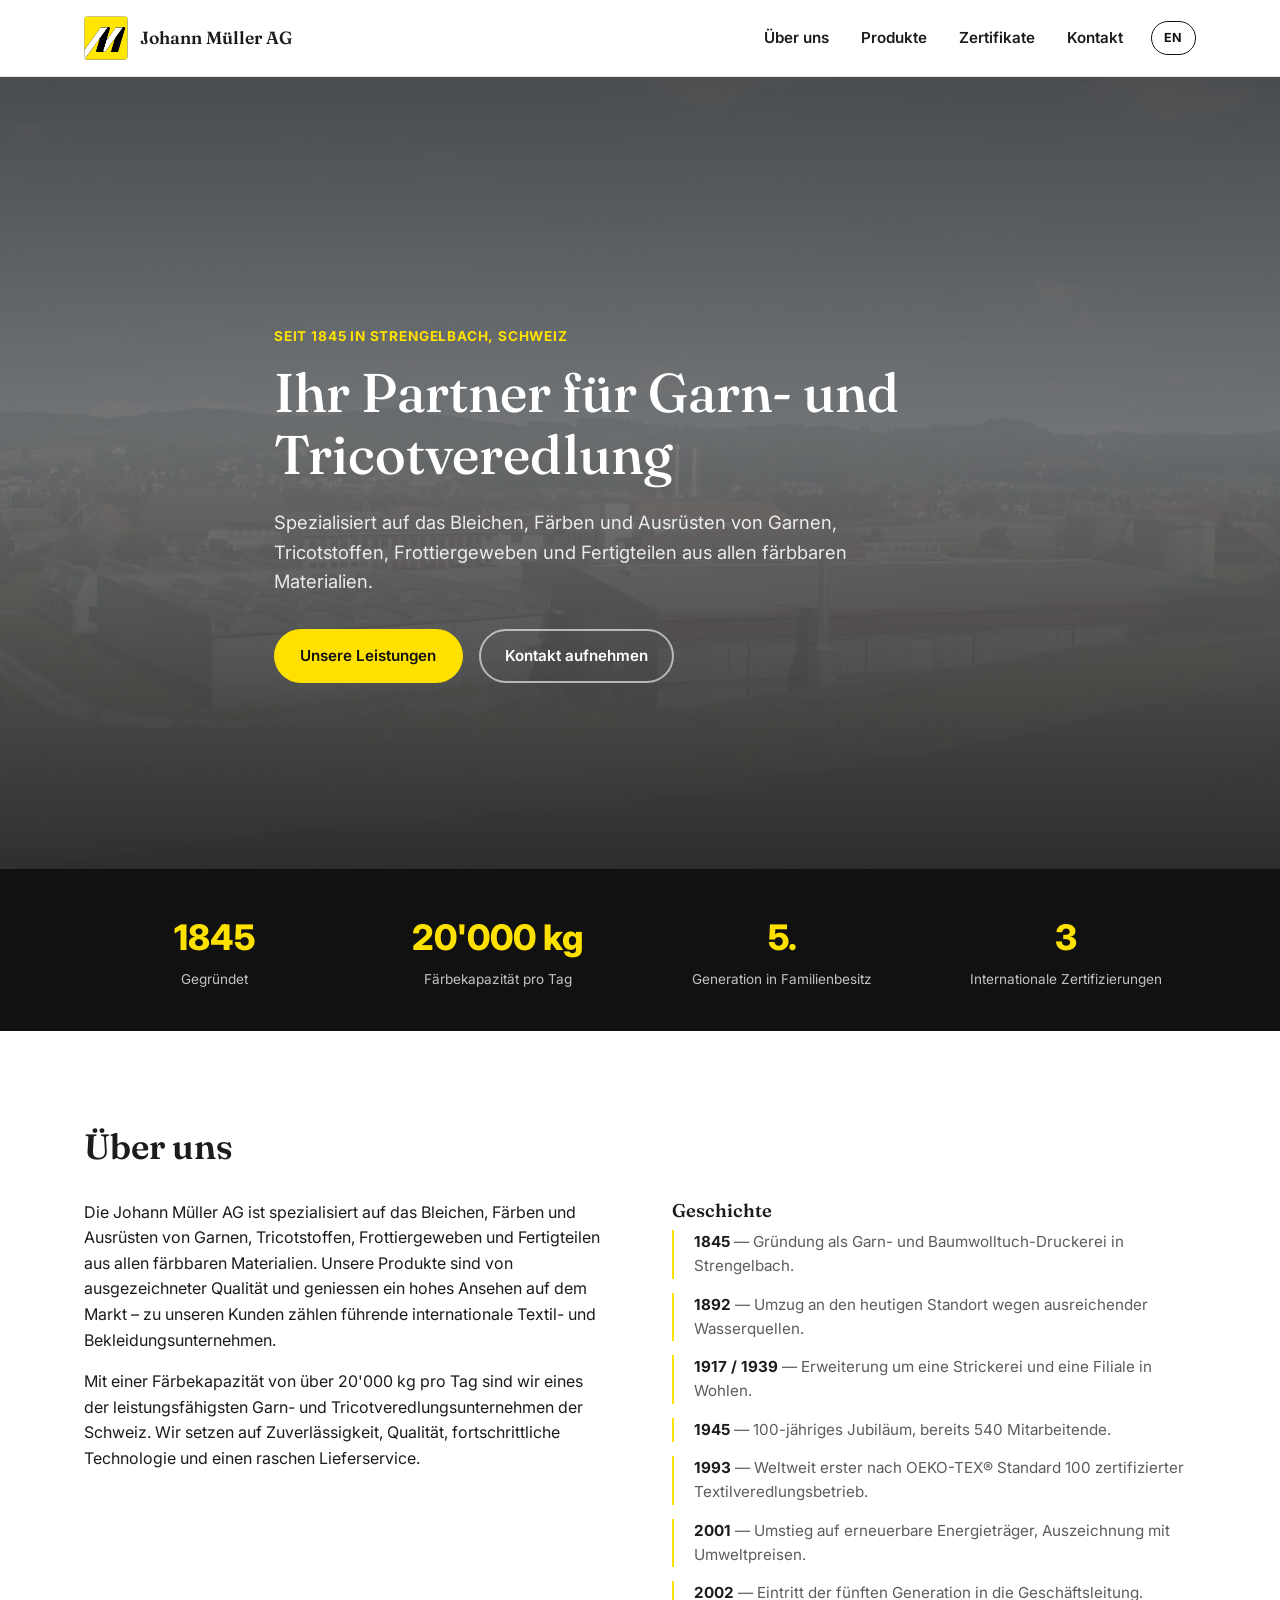
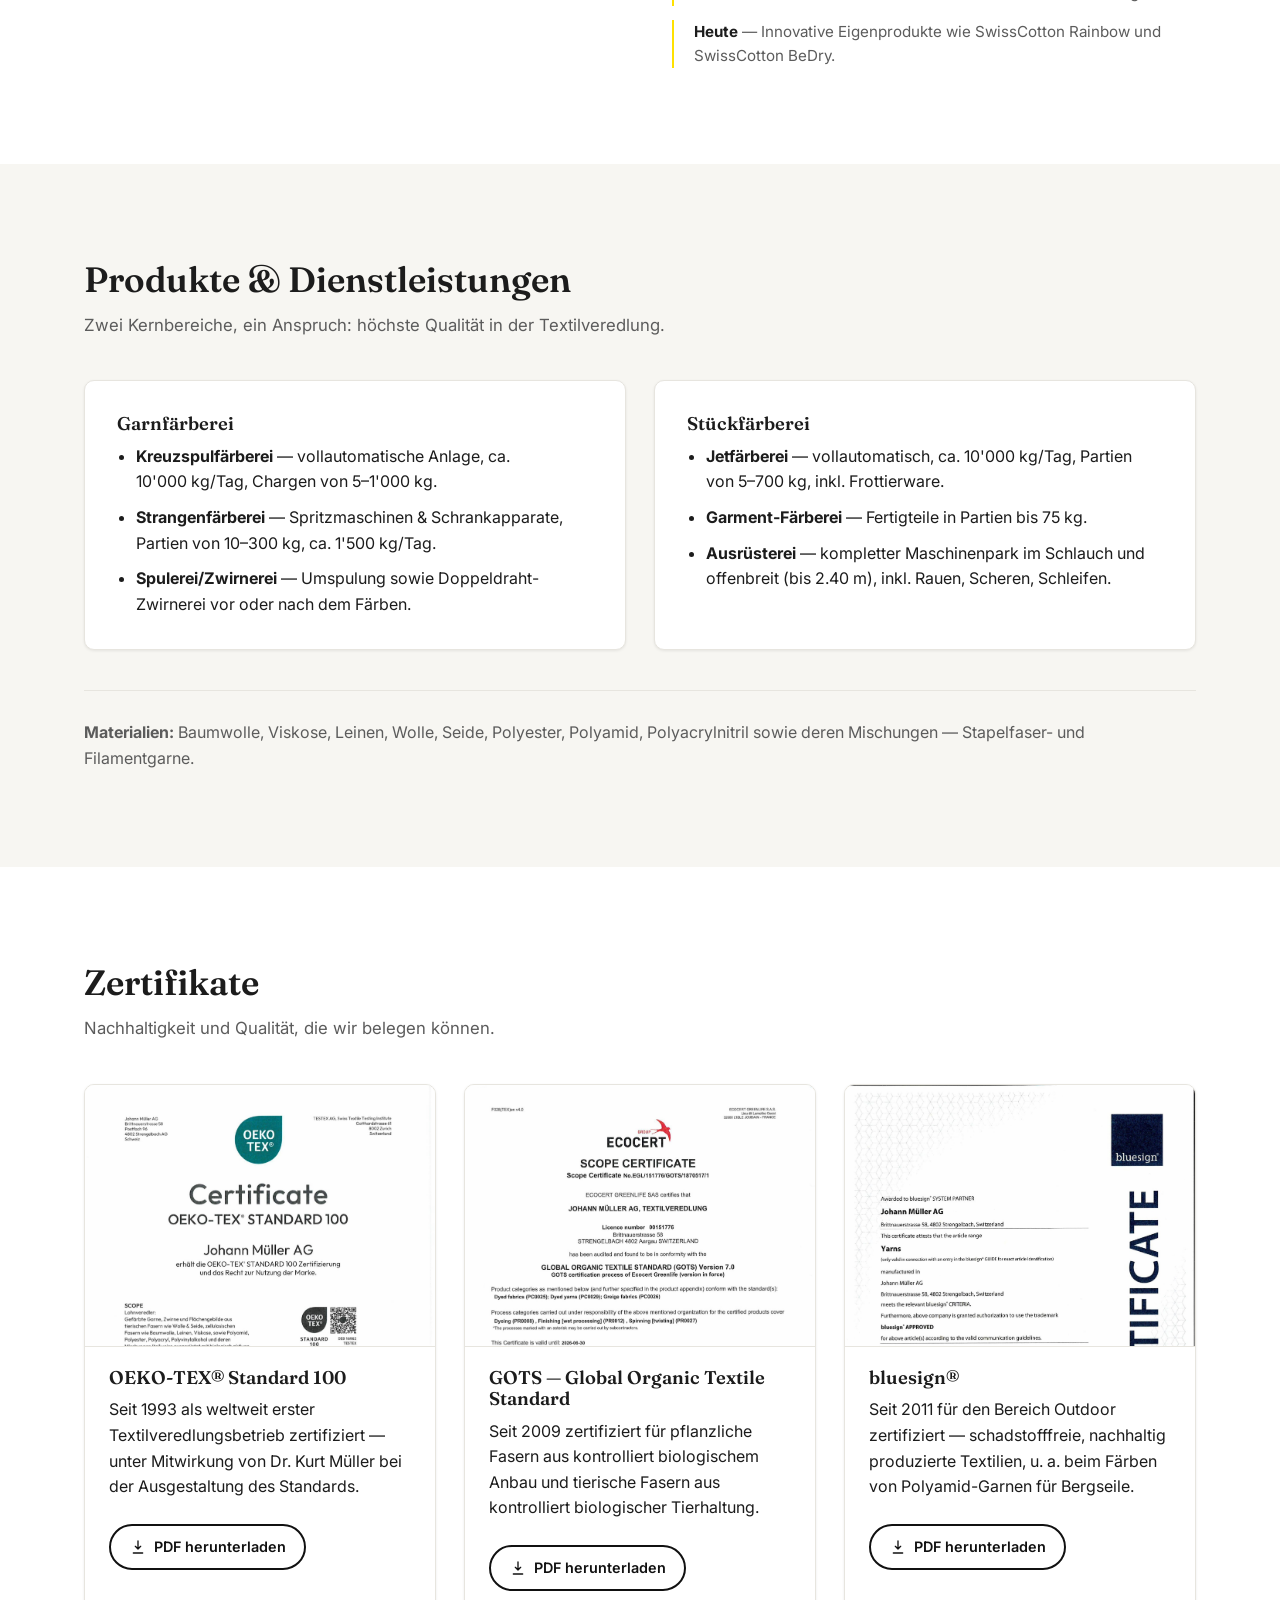
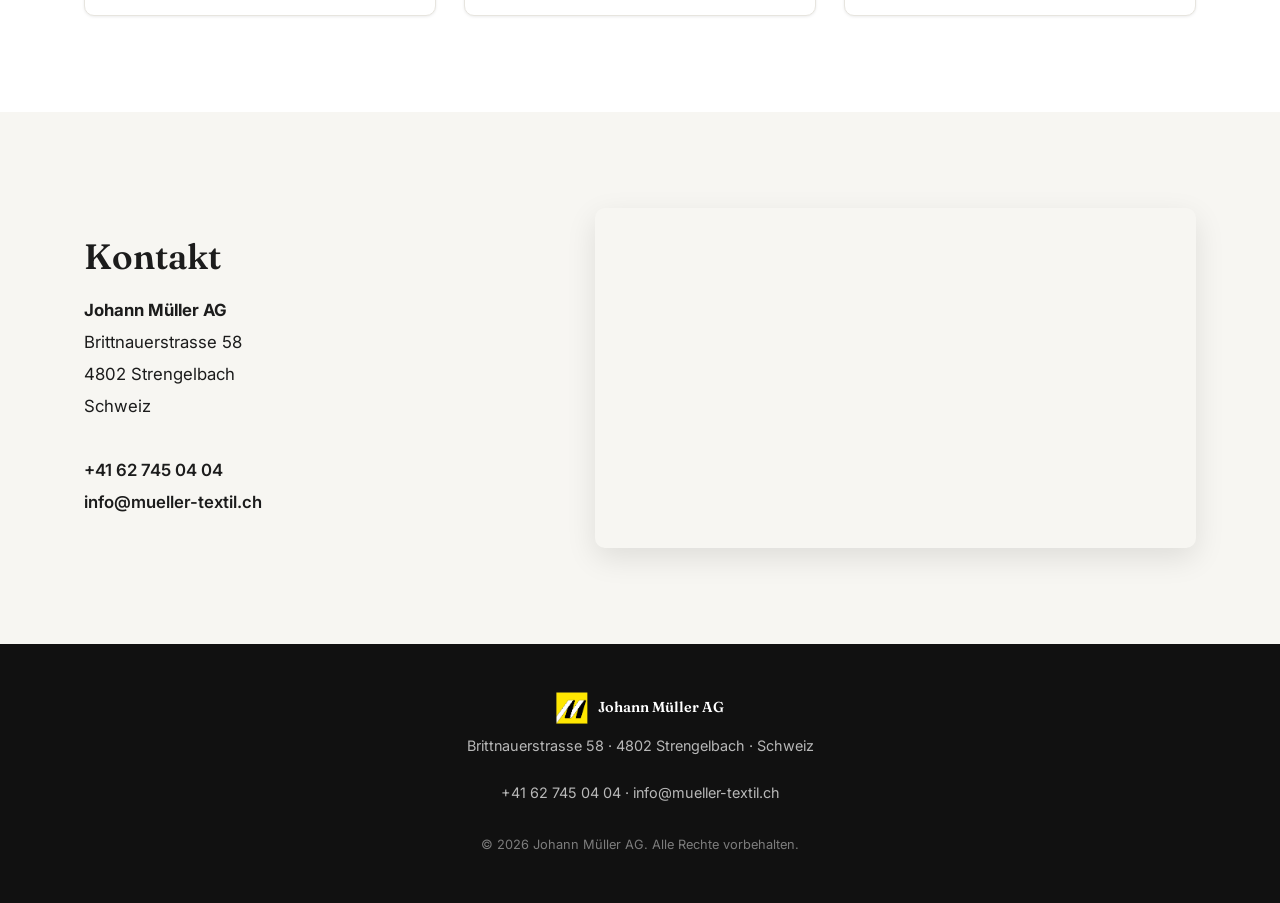
==== commit f246d92f: "Fraunces (Überschriften) und Inter (Fliesstext) als Schriftarten übernehmen Layout, Farben und Struk" ====
--- a/index.html
+++ b/index.html
@@ -11,6 +11,9 @@
 <link rel="apple-touch-icon" href="assets/images/apple-touch-icon.png">
 <link rel="alternate" hreflang="de" href="./">
 <link rel="alternate" hreflang="en" href="en/">
+<link rel="preconnect" href="https://fonts.googleapis.com">
+<link rel="preconnect" href="https://fonts.gstatic.com" crossorigin>
+<link href="https://fonts.googleapis.com/css2?family=Fraunces:ital,opsz,wght@0,9..144,400;0,9..144,500;0,9..144,600;1,9..144,500&family=Inter:wght@400;500;600;700&display=swap" rel="stylesheet">
 <link rel="stylesheet" href="css/style.css">
 </head>
 <body>
--- a/css/style.css
+++ b/css/style.css
@@ -12,7 +12,8 @@
 	--color-bg-alt: #f7f6f2;
 	--color-border: #e7e5df;
 
-	--font-sans: -apple-system, BlinkMacSystemFont, "Segoe UI", Roboto, Helvetica, Arial, sans-serif;
+	--font-sans: "Inter", -apple-system, BlinkMacSystemFont, "Segoe UI", Roboto, Helvetica, Arial, sans-serif;
+	--font-serif: "Fraunces", Georgia, "Times New Roman", serif;
 
 	--container-width: 1160px;
 	--radius: 10px;
@@ -41,8 +42,8 @@
 
 a { color: inherit; }
 
-h1, h2, h3 { line-height: 1.15; font-weight: 700; margin: 0 0 0.5em; }
-h1 { font-size: clamp(2rem, 4.5vw, 3.4rem); }
+h1, h2, h3 { font-family: var(--font-serif); line-height: 1.15; font-weight: 600; margin: 0 0 0.5em; }
+h1 { font-size: clamp(2rem, 4.5vw, 3.4rem); font-weight: 500; }
 h2 { font-size: clamp(1.6rem, 3vw, 2.2rem); }
 h3 { font-size: 1.15rem; }
 p { margin: 0 0 1em; }
@@ -127,8 +128,9 @@
 	gap: 12px;
 	text-decoration: none;
 	color: var(--color-text);
-	font-weight: 700;
-	font-size: 1.05rem;
+	font-family: var(--font-serif);
+	font-weight: 600;
+	font-size: 1.1rem;
 }
 .brand-logo { border-radius: 4px; }
 
@@ -377,7 +379,7 @@
 /* ---------- Footer ---------- */
 .site-footer { background: var(--color-brand-black); color: rgba(255,255,255,0.7); padding: 48px 0; }
 .footer-inner { text-align: center; display: flex; flex-direction: column; align-items: center; gap: 10px; font-size: 0.9rem; }
-.footer-brand { display: flex; align-items: center; gap: 10px; color: #fff; font-weight: 700; }
+.footer-brand { display: flex; align-items: center; gap: 10px; color: #fff; font-family: var(--font-serif); font-weight: 600; }
 .footer-inner a { text-decoration: none; }
 .footer-inner a:hover { text-decoration: underline; }
 .copyright { color: rgba(255,255,255,0.45); font-size: 0.8rem; margin-top: 6px; }
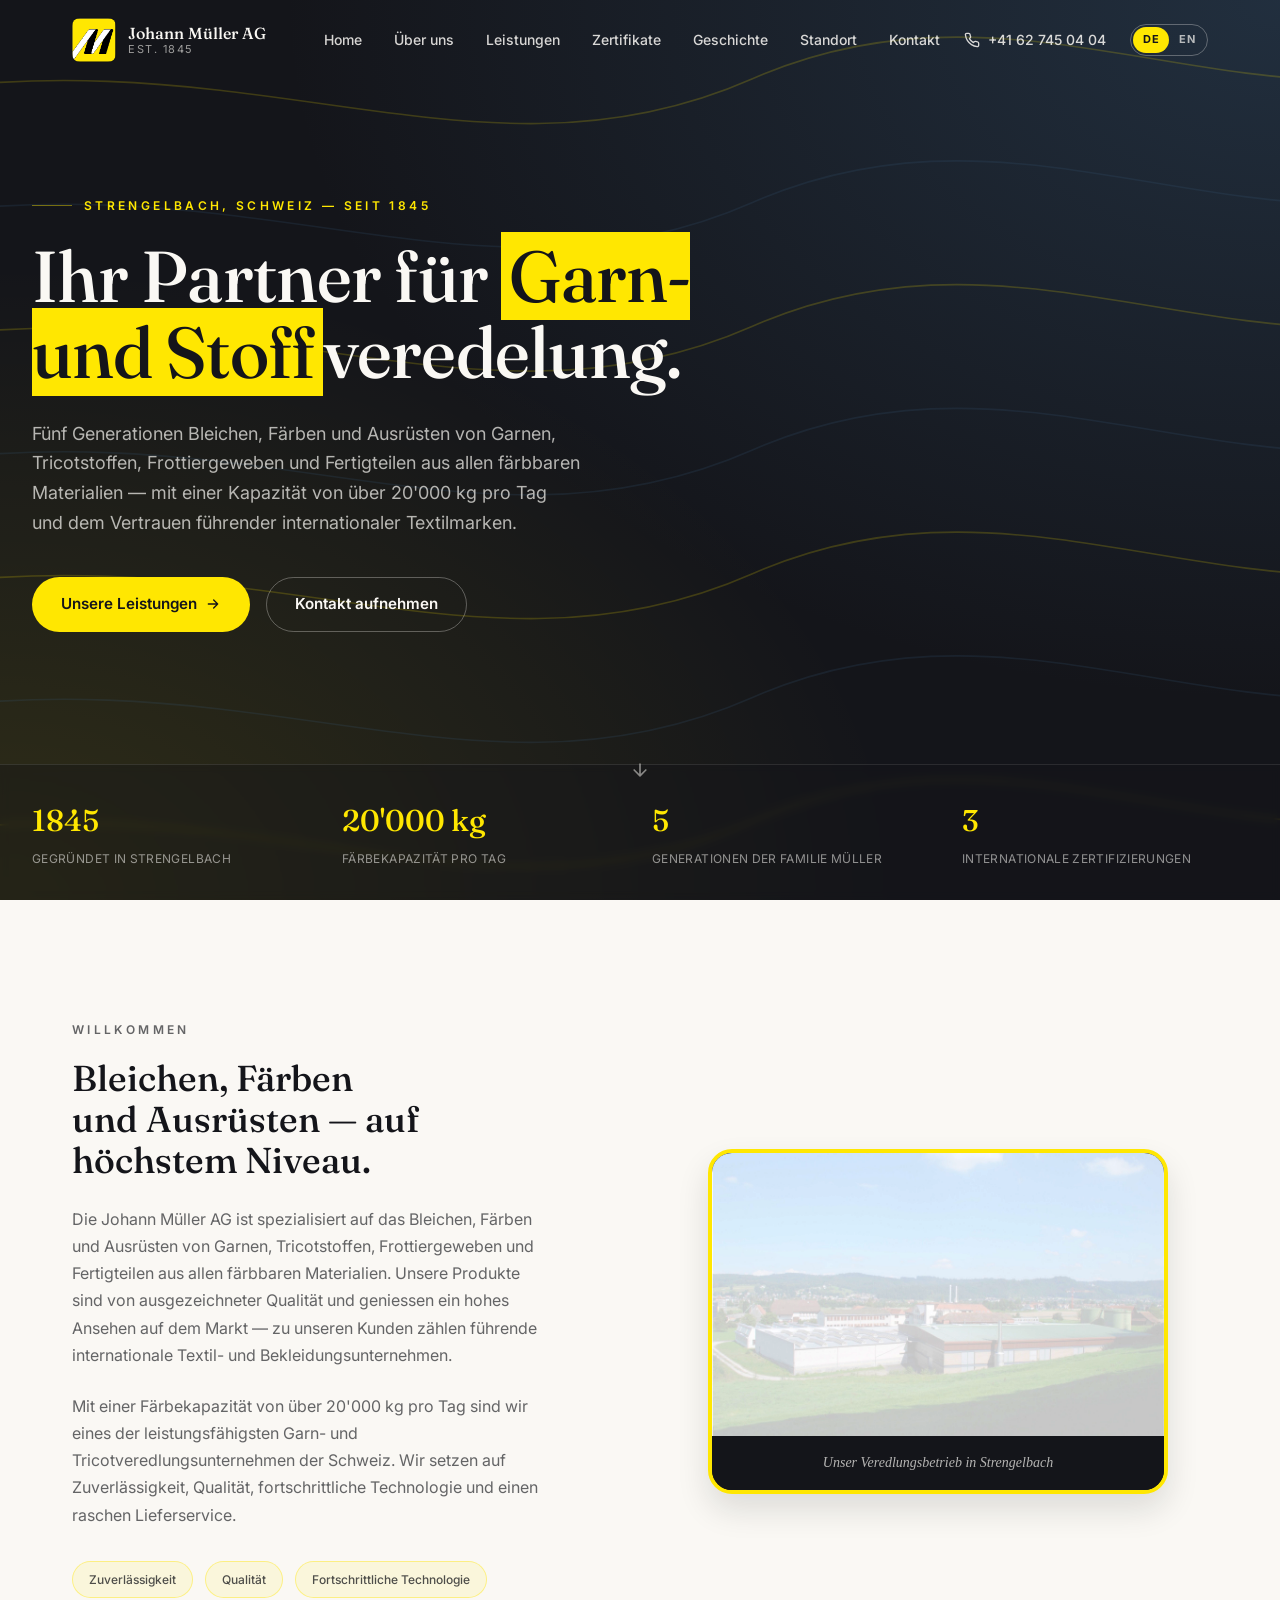
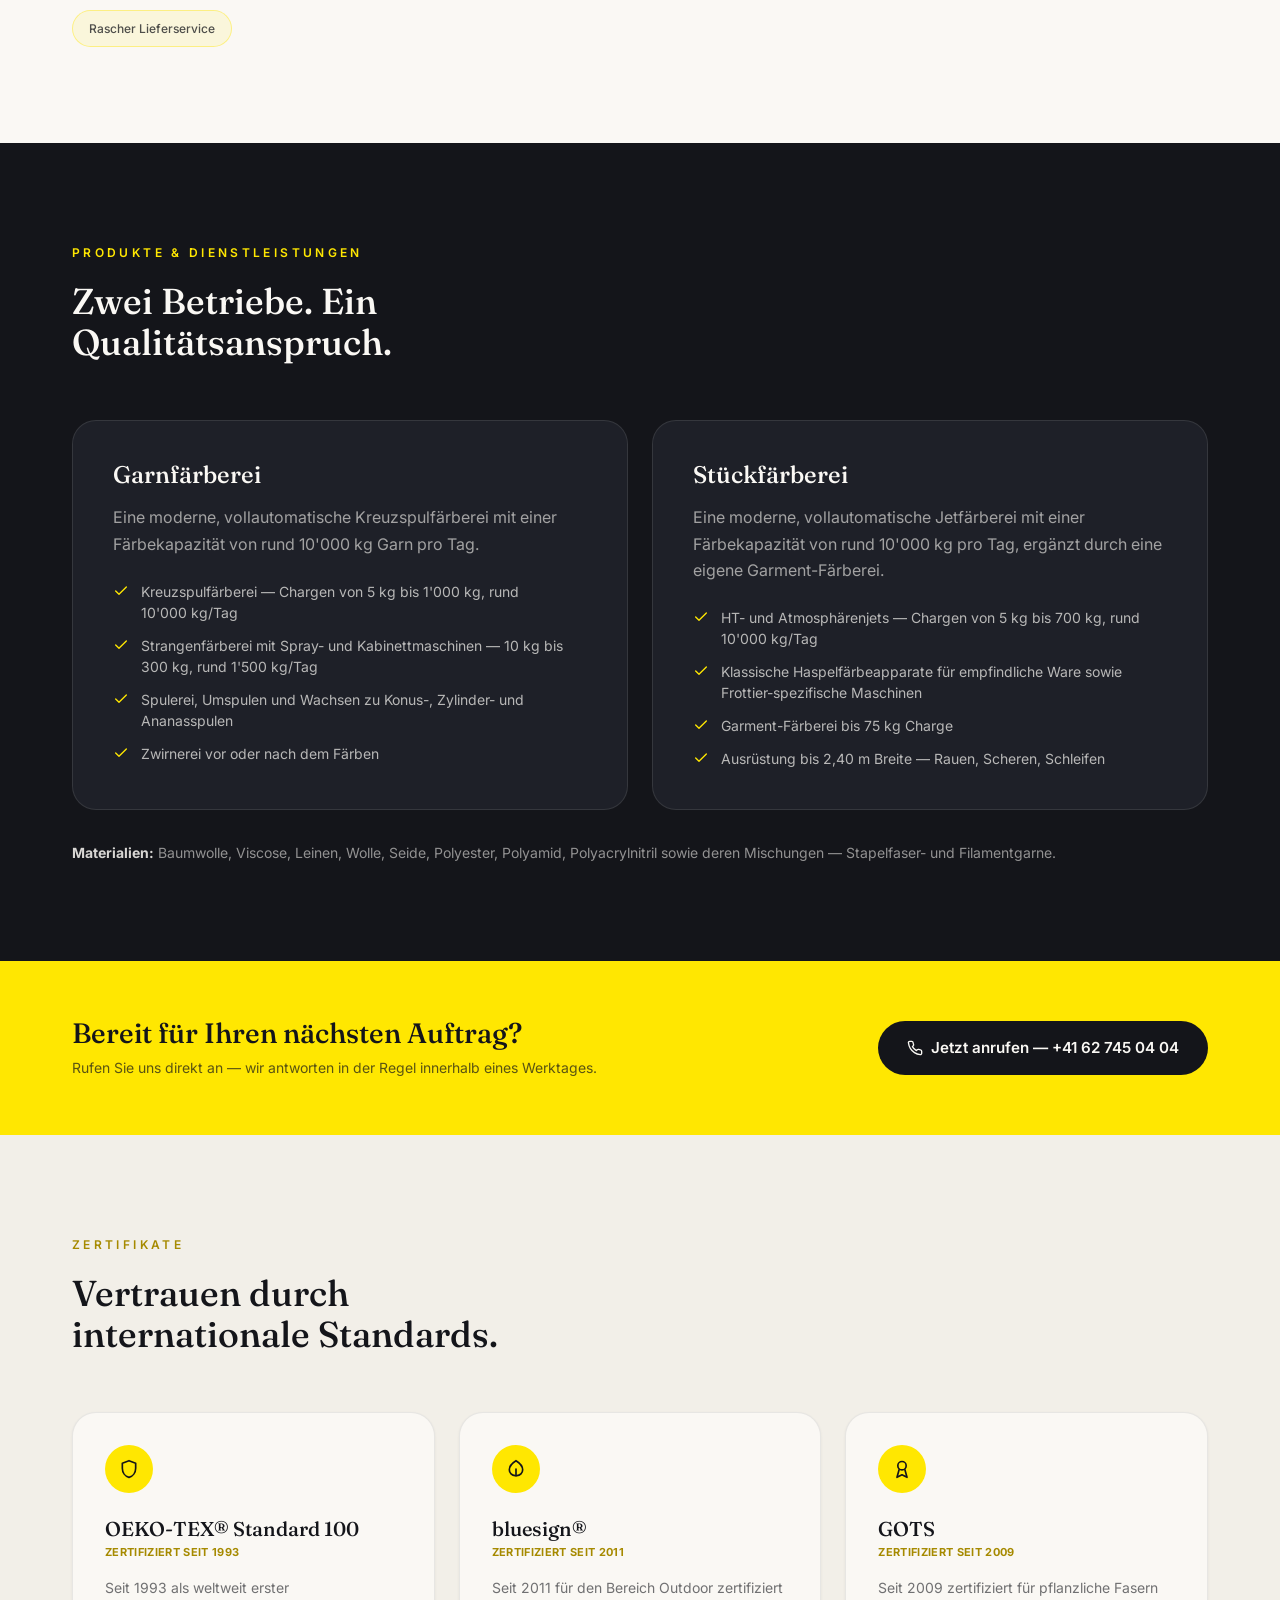
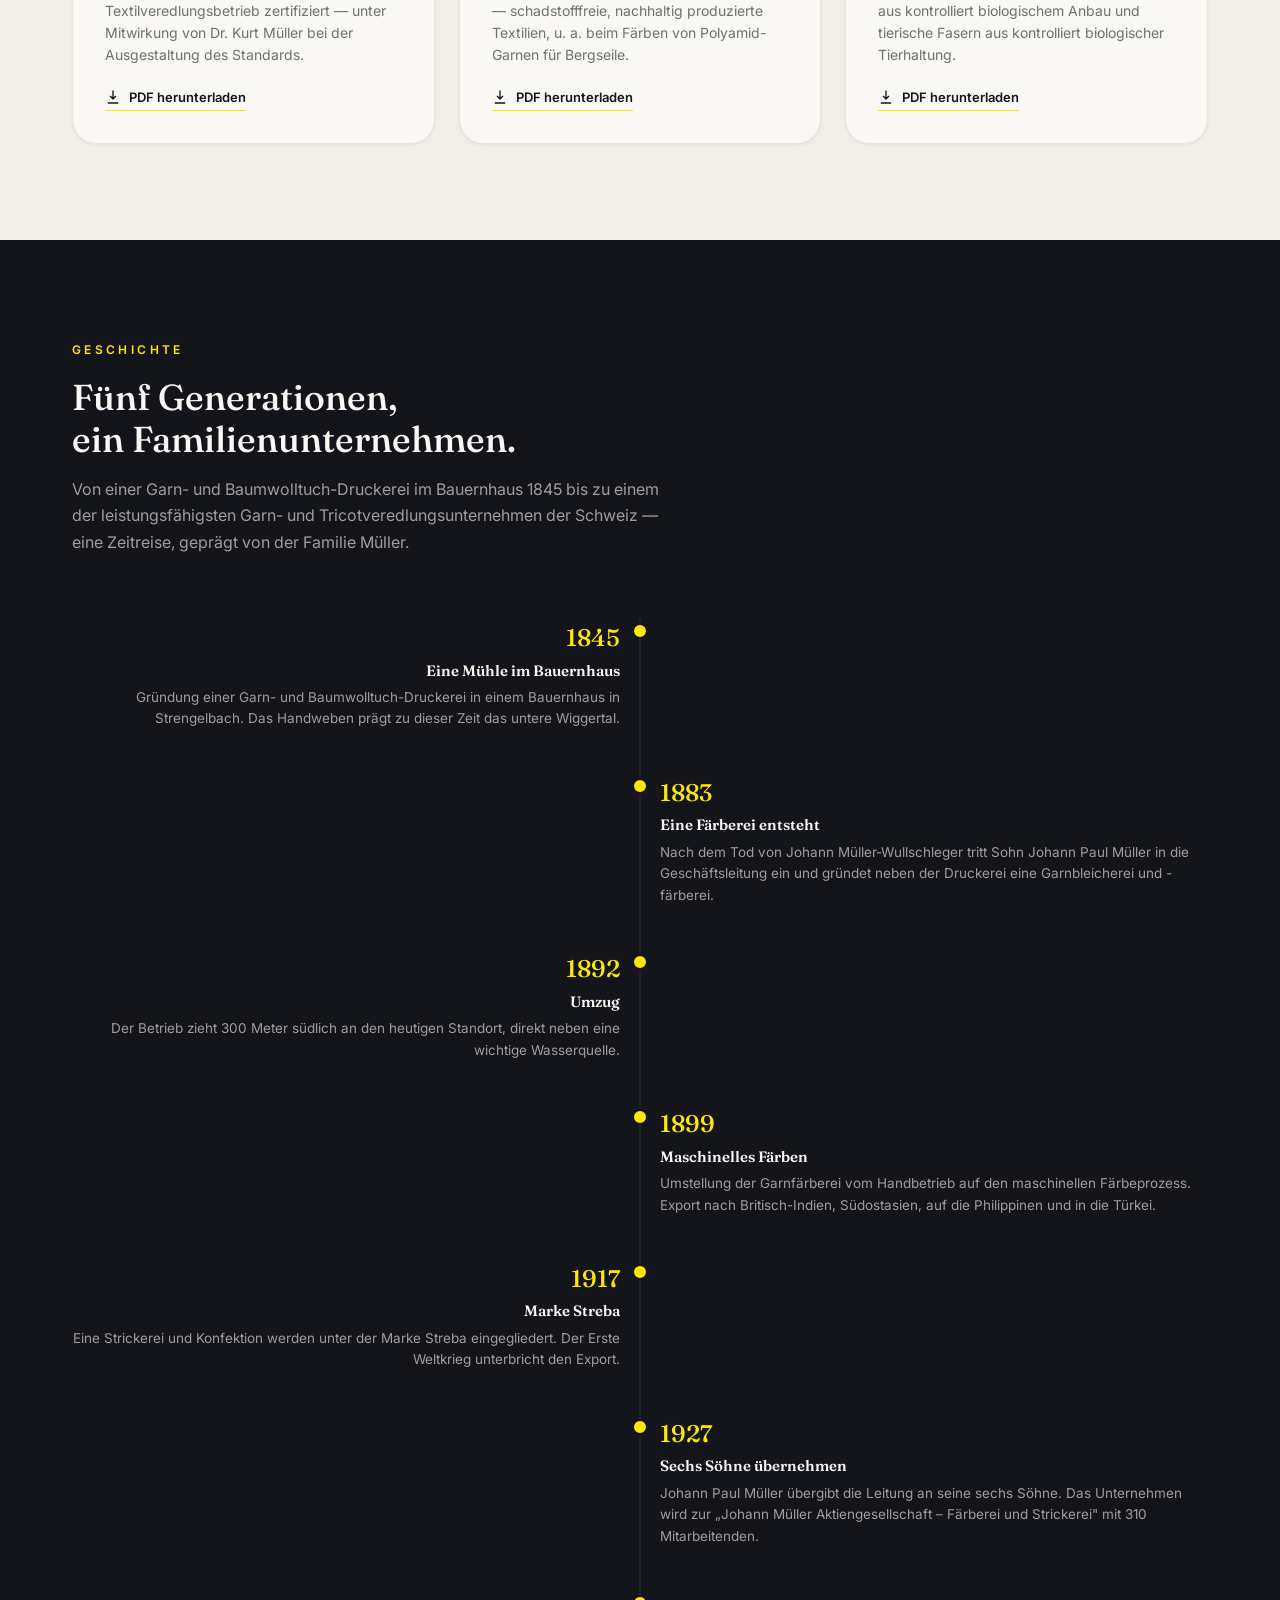
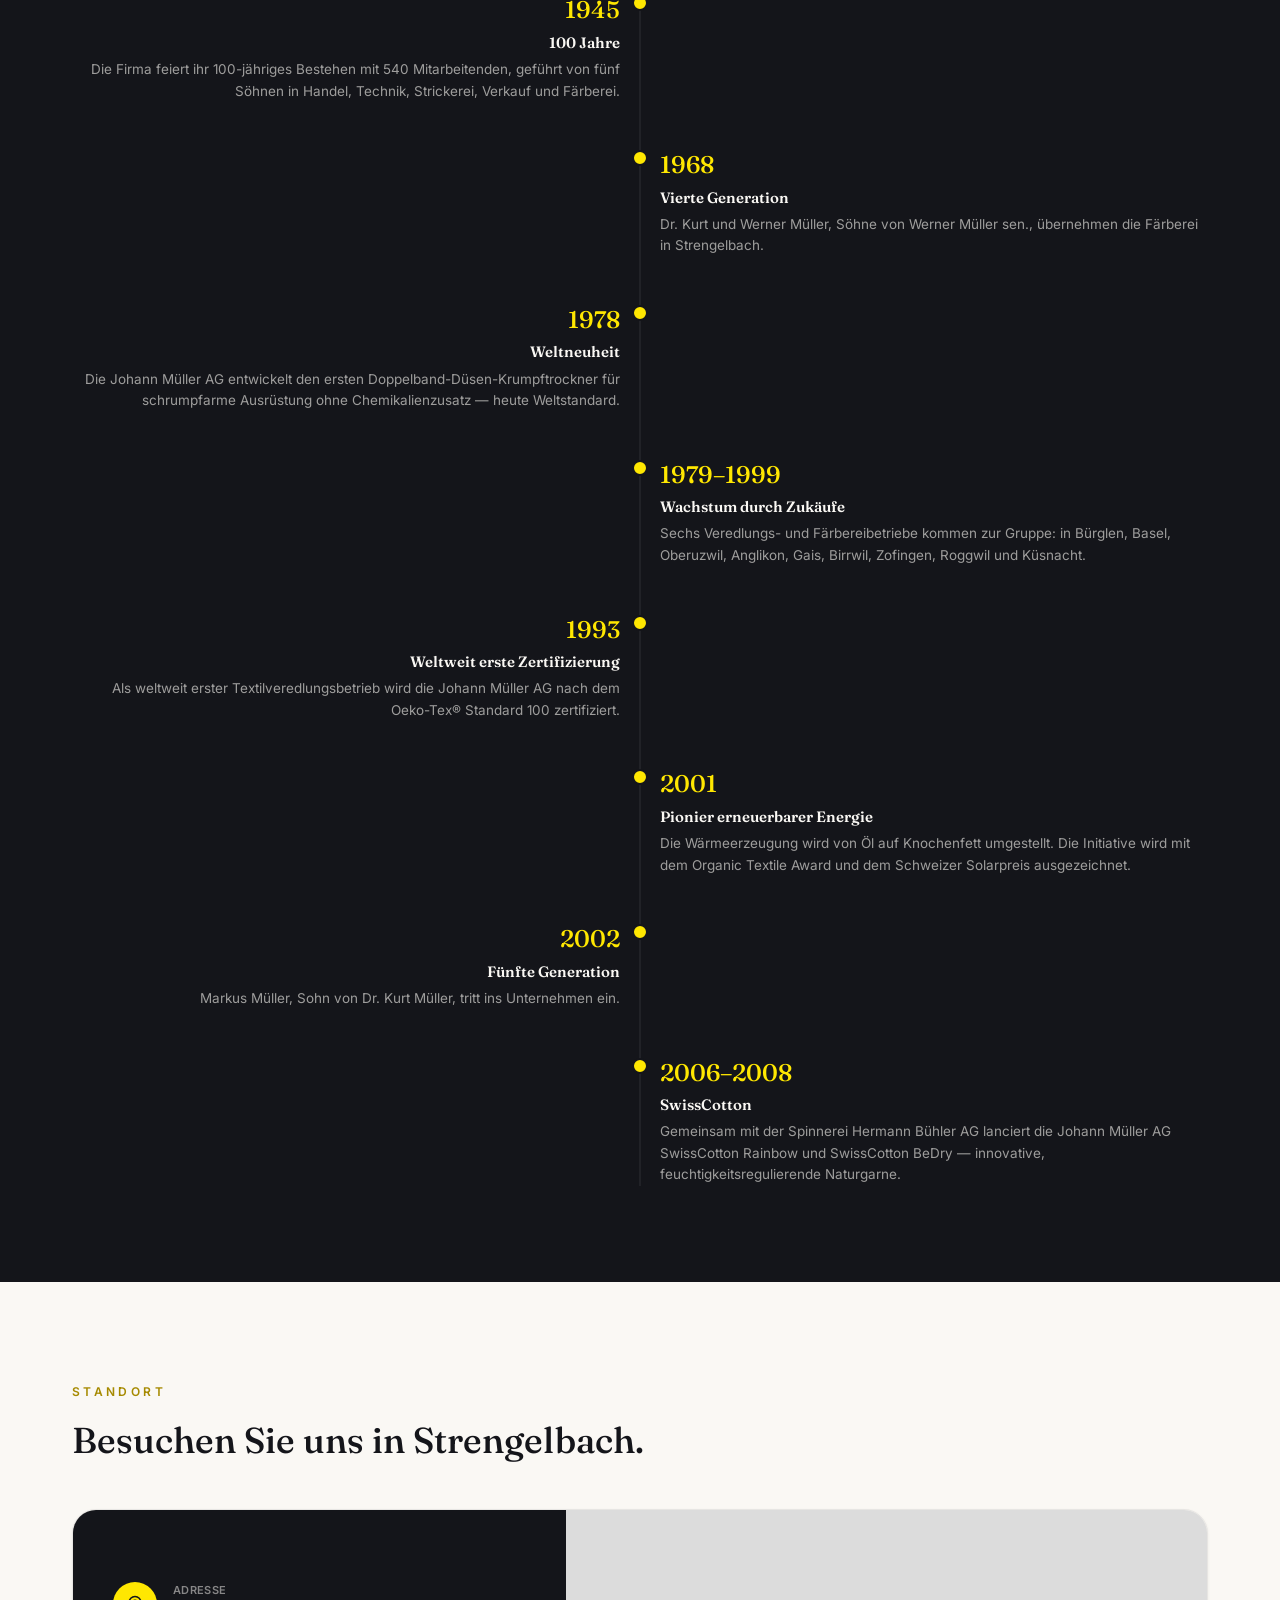
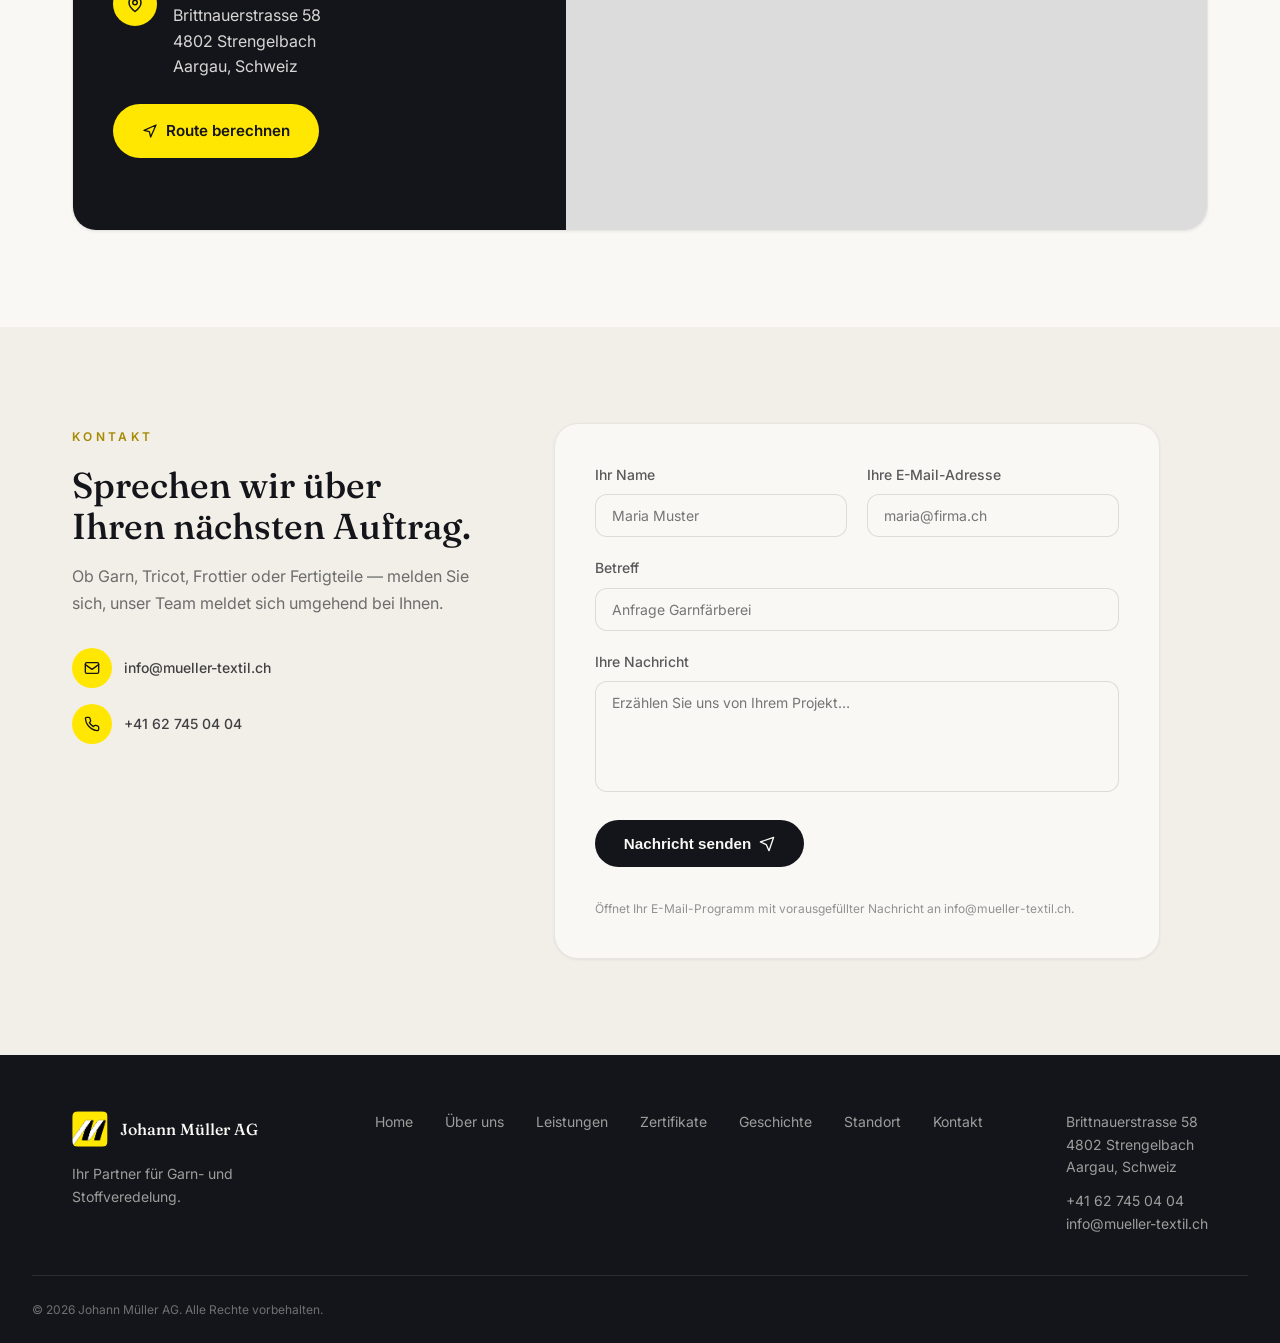
==== commit e0c19d62: "Redesign homepage in editorial gold/ink style Reworks the one-page layout closely after an approved " ====
--- a/index.html
+++ b/index.html
@@ -3,7 +3,7 @@
 <head>
 <meta charset="UTF-8">
 <meta name="viewport" content="width=device-width, initial-scale=1">
-<title>Johann Müller AG – Ihr Partner für Garn- und Tricotveredlung</title>
+<title>Johann Müller AG – Ihr Partner für Garn- und Stoffveredelung</title>
 <meta name="description" content="Johann Müller AG in Strengelbach: Garn- und Stückfärberei, Textilveredlung seit 1845. OEKO-TEX® Standard 100, GOTS und bluesign® zertifiziert.">
 <link rel="icon" href="assets/images/favicon-32x32.png" sizes="32x32" type="image/png">
 <link rel="icon" href="assets/images/favicon-16x16.png" sizes="16x16" type="image/png">
@@ -19,156 +19,262 @@
 <body>
 <a class="skip-link" href="#main">Zum Inhalt springen</a>
 
-<header class="site-header">
+<header class="site-header" id="siteHeader">
 	<div class="container header-inner">
-		<a href="#top" class="brand">
+		<a href="#home" class="brand">
 			<img src="assets/images/logo.png" alt="Johann Müller AG" class="brand-logo" width="44" height="44">
-			<span class="brand-name">Johann&nbsp;Müller&nbsp;AG</span>
+			<span class="brand-text"><span class="brand-name">Johann&nbsp;Müller&nbsp;AG</span><span class="brand-est">Est. 1845</span></span>
 		</a>
 		<div class="header-right">
-			<nav id="main-nav" class="main-nav">
+			<nav class="main-nav" aria-label="Hauptnavigation">
 				<ul>
-					<li><a href="#ueber-uns">Über uns</a></li>
-					<li><a href="#produkte">Produkte</a></li>
-					<li><a href="#zertifikate">Zertifikate</a></li>
-					<li><a href="#kontakt">Kontakt</a></li>
+					<li><a href="#home">Home</a></li>
+					<li><a href="#about">Über uns</a></li>
+					<li><a href="#services">Leistungen</a></li>
+					<li><a href="#certificates">Zertifikate</a></li>
+					<li><a href="#history">Geschichte</a></li>
+					<li><a href="#location">Standort</a></li>
+					<li><a href="#contact">Kontakt</a></li>
 				</ul>
 			</nav>
-			<a href="en/" class="lang-switch" hreflang="en" lang="en" aria-label="Switch to English">EN</a>
-			<button class="nav-toggle" type="button" aria-expanded="false" aria-controls="main-nav" aria-label="Menü öffnen">
-				<span></span><span></span><span></span>
+			<a class="phone-link" href="tel:+41627450404">
+				<svg class="icon" viewBox="0 0 24 24"><path d="M22 16.92v3a2 2 0 0 1-2.18 2 19.79 19.79 0 0 1-8.63-3.07 19.5 19.5 0 0 1-6-6 19.79 19.79 0 0 1-3.07-8.67A2 2 0 0 1 4.11 2h3a2 2 0 0 1 2 1.72c.127.96.361 1.903.7 2.81a2 2 0 0 1-.45 2.11L8.09 9.91a16 16 0 0 0 6 6l1.27-1.27a2 2 0 0 1 2.11-.45c.907.339 1.85.573 2.81.7A2 2 0 0 1 22 16.92z"/></svg>
+				+41&nbsp;62&nbsp;745&nbsp;04&nbsp;04
+			</a>
+			<div class="lang-toggle">
+				<a href="./" class="active" aria-current="true">DE</a>
+				<a href="en/" hreflang="en" lang="en">EN</a>
+			</div>
+			<button type="button" class="nav-toggle" id="navToggle" aria-expanded="false" aria-controls="mobileNav" aria-label="Menü öffnen">
+				<svg class="icon icon-menu" viewBox="0 0 24 24"><path d="M4 7h16M4 12h16M4 17h16"/></svg>
+				<svg class="icon icon-close" viewBox="0 0 24 24"><path d="M6 6l12 12M18 6L6 18"/></svg>
 			</button>
 		</div>
 	</div>
+	<nav class="mobile-nav" id="mobileNav" aria-label="Mobile Navigation">
+		<ul>
+			<li><a href="#home">Home</a></li>
+			<li><a href="#about">Über uns</a></li>
+			<li><a href="#services">Leistungen</a></li>
+			<li><a href="#certificates">Zertifikate</a></li>
+			<li><a href="#history">Geschichte</a></li>
+			<li><a href="#location">Standort</a></li>
+			<li><a href="#contact">Kontakt</a></li>
+			<li><a href="en/" hreflang="en" lang="en">English</a></li>
+		</ul>
+		<div class="mobile-cta"><a href="#contact" class="pill pill-gold">Kontakt aufnehmen</a></div>
+	</nav>
 </header>
 
 <main id="main">
 
-	<section class="hero" id="top">
-		<div class="hero-bg" style="background-image:url('assets/images/hero.jpg')" role="img" aria-label="Luftaufnahme des Firmengeländes der Johann Müller AG in Strengelbach"></div>
-		<div class="hero-overlay"></div>
-		<div class="container hero-content">
-			<p class="eyebrow">Seit 1845 in Strengelbach, Schweiz</p>
-			<h1>Ihr Partner für Garn- und Tricotveredlung</h1>
-			<p class="lead">Spezialisiert auf das Bleichen, Färben und Ausrüsten von Garnen, Tricotstoffen, Frottiergeweben und Fertigteilen aus allen färbbaren Materialien.</p>
-			<div class="hero-actions">
-				<a href="#produkte" class="btn btn-primary">Unsere Leistungen</a>
-				<a href="#kontakt" class="btn btn-ghost">Kontakt aufnehmen</a>
-			</div>
-		</div>
-	</section>
-
-	<section class="stats" aria-label="Kennzahlen">
-		<div class="container stats-grid">
-			<div class="stat"><span class="stat-number">1845</span><span class="stat-label">Gegründet</span></div>
-			<div class="stat"><span class="stat-number">20'000&nbsp;kg</span><span class="stat-label">Färbekapazität pro Tag</span></div>
-			<div class="stat"><span class="stat-number">5.</span><span class="stat-label">Generation in Familienbesitz</span></div>
-			<div class="stat"><span class="stat-number">3</span><span class="stat-label">Internationale Zertifizierungen</span></div>
-		</div>
-	</section>
-
-	<section id="ueber-uns" class="section">
-		<div class="container">
-			<h2>Über uns</h2>
-			<div class="two-col">
-				<div>
-					<p>Die Johann Müller AG ist spezialisiert auf das Bleichen, Färben und Ausrüsten von Garnen, Tricotstoffen, Frottiergeweben und Fertigteilen aus allen färbbaren Materialien. Unsere Produkte sind von ausgezeichneter Qualität und geniessen ein hohes Ansehen auf dem Markt – zu unseren Kunden zählen führende internationale Textil- und Bekleidungsunternehmen.</p>
-					<p>Mit einer Färbekapazität von über 20'000&nbsp;kg pro Tag sind wir eines der leistungsfähigsten Garn- und Tricotveredlungsunternehmen der Schweiz. Wir setzen auf Zuverlässigkeit, Qualität, fortschrittliche Technologie und einen raschen Lieferservice.</p>
-				</div>
-				<div>
-					<h3>Geschichte</h3>
-					<ul class="timeline">
-						<li><strong>1845</strong> — Gründung als Garn- und Baumwolltuch-Druckerei in Strengelbach.</li>
-						<li><strong>1892</strong> — Umzug an den heutigen Standort wegen ausreichender Wasserquellen.</li>
-						<li><strong>1917 / 1939</strong> — Erweiterung um eine Strickerei und eine Filiale in Wohlen.</li>
-						<li><strong>1945</strong> — 100-jähriges Jubiläum, bereits 540 Mitarbeitende.</li>
-						<li><strong>1993</strong> — Weltweit erster nach OEKO-TEX® Standard 100 zertifizierter Textilveredlungsbetrieb.</li>
-						<li><strong>2001</strong> — Umstieg auf erneuerbare Energieträger, Auszeichnung mit Umweltpreisen.</li>
-						<li><strong>2002</strong> — Eintritt der fünften Generation in die Geschäftsleitung.</li>
-						<li><strong>Heute</strong> — Innovative Eigenprodukte wie SwissCotton&nbsp;Rainbow und SwissCotton&nbsp;BeDry.</li>
+	<section class="hero" id="home">
+		<div class="hero-glow"></div>
+		<svg class="hero-waves" viewBox="0 0 1200 800" preserveAspectRatio="xMidYMid slice" aria-hidden="true">
+			<path d="M -100 90 C 250 20, 450 180, 700 70 S 1150 140, 1400 40" stroke="#ffe701"/>
+			<path d="M -100 200 C 250 130, 450 290, 700 180 S 1150 250, 1400 150" stroke="#3a5f82"/>
+			<path d="M -100 310 C 250 240, 450 400, 700 290 S 1150 360, 1400 260" stroke="#ffe701"/>
+			<path d="M -100 420 C 250 350, 450 510, 700 400 S 1150 470, 1400 370" stroke="#3a5f82"/>
+			<path d="M -100 530 C 250 460, 450 620, 700 510 S 1150 580, 1400 480" stroke="#ffe701"/>
+			<path d="M -100 640 C 250 570, 450 730, 700 620 S 1150 690, 1400 590" stroke="#3a5f82"/>
+			<path d="M -100 750 C 250 680, 450 840, 700 730 S 1150 800, 1400 700" stroke="#ffe701"/>
+		</svg>
+		<div class="container hero-inner">
+			<p class="eyebrow hero-eyebrow"><span class="line"></span>Strengelbach, Schweiz — seit 1845</p>
+			<h1>Ihr Partner für <mark>Garn- und Stoff</mark>veredelung.</h1>
+			<p class="hero-sub">Fünf Generationen Bleichen, Färben und Ausrüsten von Garnen, Tricotstoffen, Frottiergeweben und Fertigteilen aus allen färbbaren Materialien — mit einer Kapazität von über 20'000&nbsp;kg pro Tag und dem Vertrauen führender internationaler Textilmarken.</p>
+			<div class="hero-cta">
+				<a href="#services" class="pill pill-gold">Unsere Leistungen <svg class="icon" viewBox="0 0 24 24"><path d="M5 12h14M13 6l6 6-6 6"/></svg></a>
+				<a href="#contact" class="pill pill-outline">Kontakt aufnehmen</a>
+			</div>
+		</div>
+		<div class="stats-bar">
+			<div class="container stats-grid">
+				<div class="stat"><div class="stat-val">1845</div><div class="stat-lbl">Gegründet in Strengelbach</div></div>
+				<div class="stat"><div class="stat-val">20'000&nbsp;kg</div><div class="stat-lbl">Färbekapazität pro Tag</div></div>
+				<div class="stat"><div class="stat-val">5</div><div class="stat-lbl">Generationen der Familie Müller</div></div>
+				<div class="stat"><div class="stat-val">3</div><div class="stat-lbl">Internationale Zertifizierungen</div></div>
+			</div>
+		</div>
+		<a href="#about" class="scroll-cue" aria-hidden="true" tabindex="-1">
+			<svg class="icon" viewBox="0 0 24 24" style="width:20px;height:20px;"><path d="M12 5v14M5 12l7 7 7-7"/></svg>
+		</a>
+	</section>
+
+	<section class="about" id="about">
+		<div class="container about-grid">
+			<div>
+				<p class="eyebrow about-eyebrow">Willkommen</p>
+				<h2>Bleichen, Färben und Ausrüsten — auf höchstem Niveau.</h2>
+				<p>Die Johann Müller AG ist spezialisiert auf das Bleichen, Färben und Ausrüsten von Garnen, Tricotstoffen, Frottiergeweben und Fertigteilen aus allen färbbaren Materialien. Unsere Produkte sind von ausgezeichneter Qualität und geniessen ein hohes Ansehen auf dem Markt — zu unseren Kunden zählen führende internationale Textil- und Bekleidungsunternehmen.</p>
+				<p>Mit einer Färbekapazität von über 20'000&nbsp;kg pro Tag sind wir eines der leistungsfähigsten Garn- und Tricotveredlungsunternehmen der Schweiz. Wir setzen auf Zuverlässigkeit, Qualität, fortschrittliche Technologie und einen raschen Lieferservice.</p>
+				<div class="about-tags">
+					<span>Zuverlässigkeit</span>
+					<span>Qualität</span>
+					<span>Fortschrittliche Technologie</span>
+					<span>Rascher Lieferservice</span>
+				</div>
+			</div>
+			<figure class="about-figure">
+				<img src="assets/images/hero.jpg" alt="Luftaufnahme des Firmengeländes der Johann Müller AG in Strengelbach" loading="lazy">
+				<figcaption>Unser Veredlungsbetrieb in Strengelbach</figcaption>
+			</figure>
+		</div>
+	</section>
+
+	<section class="services" id="services">
+		<div class="container">
+			<p class="eyebrow">Produkte &amp; Dienstleistungen</p>
+			<h2>Zwei Betriebe. Ein Qualitätsanspruch.</h2>
+			<div class="services-grid">
+				<div class="service-card">
+					<h3>Garnfärberei</h3>
+					<p class="summary">Eine moderne, vollautomatische Kreuzspulfärberei mit einer Färbekapazität von rund 10'000&nbsp;kg Garn pro Tag.</p>
+					<ul>
+						<li><svg class="icon" viewBox="0 0 24 24"><path d="M20 6 9 17l-5-5"/></svg>Kreuzspulfärberei — Chargen von 5&nbsp;kg bis 1'000&nbsp;kg, rund 10'000&nbsp;kg/Tag</li>
+						<li><svg class="icon" viewBox="0 0 24 24"><path d="M20 6 9 17l-5-5"/></svg>Strangenfärberei mit Spray- und Kabinettmaschinen — 10&nbsp;kg bis 300&nbsp;kg, rund 1'500&nbsp;kg/Tag</li>
+						<li><svg class="icon" viewBox="0 0 24 24"><path d="M20 6 9 17l-5-5"/></svg>Spulerei, Umspulen und Wachsen zu Konus-, Zylinder- und Ananasspulen</li>
+						<li><svg class="icon" viewBox="0 0 24 24"><path d="M20 6 9 17l-5-5"/></svg>Zwirnerei vor oder nach dem Färben</li>
 					</ul>
 				</div>
-			</div>
-		</div>
-	</section>
-
-	<section id="produkte" class="section section-alt">
-		<div class="container">
-			<h2>Produkte &amp; Dienstleistungen</h2>
-			<p class="section-intro">Zwei Kernbereiche, ein Anspruch: höchste Qualität in der Textilveredlung.</p>
-			<div class="cards">
-				<article class="card">
-					<h3>Garnfärberei</h3>
+				<div class="service-card">
+					<h3>Stückfärberei</h3>
+					<p class="summary">Eine moderne, vollautomatische Jetfärberei mit einer Färbekapazität von rund 10'000&nbsp;kg pro Tag, ergänzt durch eine eigene Garment-Färberei.</p>
 					<ul>
-						<li><strong>Kreuzspulfärberei</strong> — vollautomatische Anlage, ca. 10'000&nbsp;kg/Tag, Chargen von 5–1'000&nbsp;kg.</li>
-						<li><strong>Strangenfärberei</strong> — Spritzmaschinen &amp; Schrankapparate, Partien von 10–300&nbsp;kg, ca. 1'500&nbsp;kg/Tag.</li>
-						<li><strong>Spulerei/Zwirnerei</strong> — Umspulung sowie Doppeldraht-Zwirnerei vor oder nach dem Färben.</li>
+						<li><svg class="icon" viewBox="0 0 24 24"><path d="M20 6 9 17l-5-5"/></svg>HT- und Atmosphärenjets — Chargen von 5&nbsp;kg bis 700&nbsp;kg, rund 10'000&nbsp;kg/Tag</li>
+						<li><svg class="icon" viewBox="0 0 24 24"><path d="M20 6 9 17l-5-5"/></svg>Klassische Haspelfärbeapparate für empfindliche Ware sowie Frottier-spezifische Maschinen</li>
+						<li><svg class="icon" viewBox="0 0 24 24"><path d="M20 6 9 17l-5-5"/></svg>Garment-Färberei bis 75&nbsp;kg Charge</li>
+						<li><svg class="icon" viewBox="0 0 24 24"><path d="M20 6 9 17l-5-5"/></svg>Ausrüstung bis 2,40&nbsp;m Breite — Rauen, Scheren, Schleifen</li>
 					</ul>
-				</article>
-				<article class="card">
-					<h3>Stückfärberei</h3>
-					<ul>
-						<li><strong>Jetfärberei</strong> — vollautomatisch, ca. 10'000&nbsp;kg/Tag, Partien von 5–700&nbsp;kg, inkl. Frottierware.</li>
-						<li><strong>Garment-Färberei</strong> — Fertigteile in Partien bis 75&nbsp;kg.</li>
-						<li><strong>Ausrüsterei</strong> — kompletter Maschinenpark im Schlauch und offenbreit (bis 2.40&nbsp;m), inkl. Rauen, Scheren, Schleifen.</li>
-					</ul>
-				</article>
-			</div>
-			<p class="materials"><strong>Materialien:</strong> Baumwolle, Viskose, Leinen, Wolle, Seide, Polyester, Polyamid, Polyacrylnitril sowie deren Mischungen — Stapelfaser- und Filamentgarne.</p>
-		</div>
-	</section>
-
-	<section id="zertifikate" class="section">
-		<div class="container">
-			<h2>Zertifikate</h2>
-			<p class="section-intro">Nachhaltigkeit und Qualität, die wir belegen können.</p>
-			<div class="cert-grid">
-				<article class="cert-card">
-					<img src="assets/certificates/Oeko-Tex-100.jpg" alt="OEKO-TEX® Standard 100 Zertifikat der Johann Müller AG" loading="lazy">
+				</div>
+			</div>
+			<p class="services-materials"><strong>Materialien:</strong> Baumwolle, Viscose, Leinen, Wolle, Seide, Polyester, Polyamid, Polyacrylnitril sowie deren Mischungen — Stapelfaser- und Filamentgarne.</p>
+		</div>
+	</section>
+
+	<section class="cta-banner">
+		<div class="container">
+			<div>
+				<h2>Bereit für Ihren nächsten Auftrag?</h2>
+				<p>Rufen Sie uns direkt an — wir antworten in der Regel innerhalb eines Werktages.</p>
+			</div>
+			<a href="tel:+41627450404" class="pill pill-ink">
+				<svg class="icon" viewBox="0 0 24 24"><path d="M22 16.92v3a2 2 0 0 1-2.18 2 19.79 19.79 0 0 1-8.63-3.07 19.5 19.5 0 0 1-6-6 19.79 19.79 0 0 1-3.07-8.67A2 2 0 0 1 4.11 2h3a2 2 0 0 1 2 1.72c.127.96.361 1.903.7 2.81a2 2 0 0 1-.45 2.11L8.09 9.91a16 16 0 0 0 6 6l1.27-1.27a2 2 0 0 1 2.11-.45c.907.339 1.85.573 2.81.7A2 2 0 0 1 22 16.92z"/></svg>
+				Jetzt anrufen — +41&nbsp;62&nbsp;745&nbsp;04&nbsp;04
+			</a>
+		</div>
+	</section>
+
+	<section class="certs" id="certificates">
+		<div class="container">
+			<p class="eyebrow">Zertifikate</p>
+			<h2>Vertrauen durch internationale Standards.</h2>
+			<div class="certs-grid">
+				<div class="cert-card">
+					<div class="cert-icon"><svg class="icon" viewBox="0 0 24 24" style="width:20px;height:20px;"><path d="M12 2 4 5v6c0 5.25 3.4 9.74 8 11 4.6-1.26 8-5.75 8-11V5l-8-3Z"/></svg></div>
 					<h3>OEKO-TEX® Standard 100</h3>
-					<p>Seit 1993 als weltweit erster Textilveredlungsbetrieb zertifiziert — unter Mitwirkung von Dr. Kurt Müller bei der Ausgestaltung des Standards.</p>
-					<a class="btn btn-outline" href="assets/certificates/Oeko-Tex-100.pdf" download>
-						<svg aria-hidden="true" viewBox="0 0 24 24"><path d="M12 3v12m0 0 4-4m-4 4-4-4M5 21h14"/></svg>
+					<p class="cert-since">Zertifiziert seit 1993</p>
+					<p class="desc">Seit 1993 als weltweit erster Textilveredlungsbetrieb zertifiziert — unter Mitwirkung von Dr. Kurt Müller bei der Ausgestaltung des Standards.</p>
+					<a class="cert-pdf" href="assets/certificates/Oeko-Tex-100.pdf" download>
+						<svg class="icon" viewBox="0 0 24 24"><path d="M12 3v12m0 0 4-4m-4 4-4-4M5 21h14"/></svg>
 						PDF herunterladen
 					</a>
-				</article>
-				<article class="cert-card">
-					<img src="assets/certificates/GOTS2025.jpg" alt="GOTS Zertifikat der Johann Müller AG" loading="lazy">
-					<h3>GOTS — Global Organic Textile Standard</h3>
-					<p>Seit 2009 zertifiziert für pflanzliche Fasern aus kontrolliert biologischem Anbau und tierische Fasern aus kontrolliert biologischer Tierhaltung.</p>
-					<a class="btn btn-outline" href="assets/certificates/GOTS2025.pdf" download>
-						<svg aria-hidden="true" viewBox="0 0 24 24"><path d="M12 3v12m0 0 4-4m-4 4-4-4M5 21h14"/></svg>
+				</div>
+				<div class="cert-card">
+					<div class="cert-icon"><svg class="icon" viewBox="0 0 24 24" style="width:20px;height:20px;"><path d="M11 20A7 7 0 0 1 4 13c0-4 3-8 8-11 5 3 8 7 8 11a7 7 0 0 1-7 7"/><path d="M12 20v-8"/></svg></div>
+					<h3>bluesign®</h3>
+					<p class="cert-since">Zertifiziert seit 2011</p>
+					<p class="desc">Seit 2011 für den Bereich Outdoor zertifiziert — schadstofffreie, nachhaltig produzierte Textilien, u.&nbsp;a. beim Färben von Polyamid-Garnen für Bergseile.</p>
+					<a class="cert-pdf" href="assets/certificates/Bluesign2025.pdf" download>
+						<svg class="icon" viewBox="0 0 24 24"><path d="M12 3v12m0 0 4-4m-4 4-4-4M5 21h14"/></svg>
 						PDF herunterladen
 					</a>
-				</article>
-				<article class="cert-card">
-					<img src="assets/certificates/Bluesign2025.jpg" alt="bluesign® Zertifikat der Johann Müller AG" loading="lazy">
-					<h3>bluesign®</h3>
-					<p>Seit 2011 für den Bereich Outdoor zertifiziert — schadstofffreie, nachhaltig produzierte Textilien, u.&nbsp;a. beim Färben von Polyamid-Garnen für Bergseile.</p>
-					<a class="btn btn-outline" href="assets/certificates/Bluesign2025.pdf" download>
-						<svg aria-hidden="true" viewBox="0 0 24 24"><path d="M12 3v12m0 0 4-4m-4 4-4-4M5 21h14"/></svg>
+				</div>
+				<div class="cert-card">
+					<div class="cert-icon"><svg class="icon" viewBox="0 0 24 24" style="width:20px;height:20px;"><circle cx="12" cy="8" r="5"/><path d="M8.5 13 6 22l6-3 6 3-2.5-9"/></svg></div>
+					<h3>GOTS</h3>
+					<p class="cert-since">Zertifiziert seit 2009</p>
+					<p class="desc">Seit 2009 zertifiziert für pflanzliche Fasern aus kontrolliert biologischem Anbau und tierische Fasern aus kontrolliert biologischer Tierhaltung.</p>
+					<a class="cert-pdf" href="assets/certificates/GOTS2025.pdf" download>
+						<svg class="icon" viewBox="0 0 24 24"><path d="M12 3v12m0 0 4-4m-4 4-4-4M5 21h14"/></svg>
 						PDF herunterladen
 					</a>
-				</article>
-			</div>
-		</div>
-	</section>
-
-	<section id="kontakt" class="section section-alt">
-		<div class="container kontakt-grid">
+				</div>
+			</div>
+		</div>
+	</section>
+
+	<section class="history" id="history">
+		<div class="container">
+			<p class="eyebrow">Geschichte</p>
+			<h2>Fünf Generationen, ein Familienunternehmen.</h2>
+			<p class="history-intro">Von einer Garn- und Baumwolltuch-Druckerei im Bauernhaus 1845 bis zu einem der leistungsfähigsten Garn- und Tricotveredlungsunternehmen der Schweiz — eine Zeitreise, geprägt von der Familie Müller.</p>
+			<ol class="timeline">
+				<li><span class="dot"></span><div class="entry"><div class="year">1845</div><h3>Eine Mühle im Bauernhaus</h3><p>Gründung einer Garn- und Baumwolltuch-Druckerei in einem Bauernhaus in Strengelbach. Das Handweben prägt zu dieser Zeit das untere Wiggertal.</p></div></li>
+				<li class="right"><span class="dot"></span><div class="entry"><div class="year">1883</div><h3>Eine Färberei entsteht</h3><p>Nach dem Tod von Johann Müller-Wullschleger tritt Sohn Johann Paul Müller in die Geschäftsleitung ein und gründet neben der Druckerei eine Garnbleicherei und -färberei.</p></div></li>
+				<li><span class="dot"></span><div class="entry"><div class="year">1892</div><h3>Umzug</h3><p>Der Betrieb zieht 300 Meter südlich an den heutigen Standort, direkt neben eine wichtige Wasserquelle.</p></div></li>
+				<li class="right"><span class="dot"></span><div class="entry"><div class="year">1899</div><h3>Maschinelles Färben</h3><p>Umstellung der Garnfärberei vom Handbetrieb auf den maschinellen Färbeprozess. Export nach Britisch-Indien, Südostasien, auf die Philippinen und in die Türkei.</p></div></li>
+				<li><span class="dot"></span><div class="entry"><div class="year">1917</div><h3>Marke Streba</h3><p>Eine Strickerei und Konfektion werden unter der Marke Streba eingegliedert. Der Erste Weltkrieg unterbricht den Export.</p></div></li>
+				<li class="right"><span class="dot"></span><div class="entry"><div class="year">1927</div><h3>Sechs Söhne übernehmen</h3><p>Johann Paul Müller übergibt die Leitung an seine sechs Söhne. Das Unternehmen wird zur „Johann Müller Aktiengesellschaft – Färberei und Strickerei" mit 310 Mitarbeitenden.</p></div></li>
+				<li><span class="dot"></span><div class="entry"><div class="year">1945</div><h3>100 Jahre</h3><p>Die Firma feiert ihr 100-jähriges Bestehen mit 540 Mitarbeitenden, geführt von fünf Söhnen in Handel, Technik, Strickerei, Verkauf und Färberei.</p></div></li>
+				<li class="right"><span class="dot"></span><div class="entry"><div class="year">1968</div><h3>Vierte Generation</h3><p>Dr. Kurt und Werner Müller, Söhne von Werner Müller sen., übernehmen die Färberei in Strengelbach.</p></div></li>
+				<li><span class="dot"></span><div class="entry"><div class="year">1978</div><h3>Weltneuheit</h3><p>Die Johann Müller AG entwickelt den ersten Doppelband-Düsen-Krumpftrockner für schrumpfarme Ausrüstung ohne Chemikalienzusatz — heute Weltstandard.</p></div></li>
+				<li class="right"><span class="dot"></span><div class="entry"><div class="year">1979–1999</div><h3>Wachstum durch Zukäufe</h3><p>Sechs Veredlungs- und Färbereibetriebe kommen zur Gruppe: in Bürglen, Basel, Oberuzwil, Anglikon, Gais, Birrwil, Zofingen, Roggwil und Küsnacht.</p></div></li>
+				<li><span class="dot"></span><div class="entry"><div class="year">1993</div><h3>Weltweit erste Zertifizierung</h3><p>Als weltweit erster Textilveredlungsbetrieb wird die Johann Müller AG nach dem Oeko-Tex® Standard 100 zertifiziert.</p></div></li>
+				<li class="right"><span class="dot"></span><div class="entry"><div class="year">2001</div><h3>Pionier erneuerbarer Energie</h3><p>Die Wärmeerzeugung wird von Öl auf Knochenfett umgestellt. Die Initiative wird mit dem Organic Textile Award und dem Schweizer Solarpreis ausgezeichnet.</p></div></li>
+				<li><span class="dot"></span><div class="entry"><div class="year">2002</div><h3>Fünfte Generation</h3><p>Markus Müller, Sohn von Dr. Kurt Müller, tritt ins Unternehmen ein.</p></div></li>
+				<li class="right"><span class="dot"></span><div class="entry"><div class="year">2006–2008</div><h3>SwissCotton</h3><p>Gemeinsam mit der Spinnerei Hermann Bühler AG lanciert die Johann Müller AG SwissCotton Rainbow und SwissCotton BeDry — innovative, feuchtigkeitsregulierende Naturgarne.</p></div></li>
+			</ol>
+		</div>
+	</section>
+
+	<section class="location" id="location">
+		<div class="container">
+			<p class="eyebrow">Standort</p>
+			<h2>Besuchen Sie uns in Strengelbach.</h2>
+			<div class="location-card">
+				<div class="location-info">
+					<div class="addr-row">
+						<div class="icon-circle"><svg class="icon" viewBox="0 0 24 24" style="width:18px;height:18px;"><path d="M20 10c0 6-8 12-8 12s-8-6-8-12a8 8 0 0 1 16 0Z"/><circle cx="12" cy="10" r="3"/></svg></div>
+						<div>
+							<p class="addr-label">Adresse</p>
+							<p class="addr-text">Brittnauerstrasse 58<br>4802 Strengelbach<br>Aargau, Schweiz</p>
+						</div>
+					</div>
+					<a href="https://www.google.com/maps/dir/?api=1&destination=Brittnauerstrasse+58,+4802+Strengelbach" target="_blank" rel="noreferrer" class="pill pill-gold">
+						<svg class="icon" viewBox="0 0 24 24"><path d="m3 11 18-8-8 18-2-8-8-2Z"/></svg>
+						Route berechnen
+					</a>
+				</div>
+				<div class="map-embed">
+					<iframe title="Standort Johann Müller AG, Brittnauerstrasse 58, 4802 Strengelbach" loading="lazy" src="https://www.google.com/maps?q=Brittnauerstrasse+58,+4802+Strengelbach&output=embed" referrerpolicy="no-referrer-when-downgrade"></iframe>
+				</div>
+			</div>
+		</div>
+	</section>
+
+	<section class="contact" id="contact">
+		<div class="container">
 			<div>
-				<h2>Kontakt</h2>
-				<address>
-					<strong>Johann Müller AG</strong><br>
-					Brittnauerstrasse 58<br>
-					4802 Strengelbach<br>
-					Schweiz<br><br>
-					<a href="tel:+41627450404">+41&nbsp;62&nbsp;745&nbsp;04&nbsp;04</a><br>
-					<a href="mailto:info@mueller-textil.ch">info@mueller-textil.ch</a>
-				</address>
-			</div>
-			<div class="map-wrap">
-				<iframe title="Standort Johann Müller AG, Brittnauerstrasse 58, 4802 Strengelbach" loading="lazy" src="https://www.google.com/maps?q=Brittnauerstrasse+58,+4802+Strengelbach&output=embed" width="100%" height="340" style="border:0"></iframe>
+				<p class="eyebrow">Kontakt</p>
+				<h2>Sprechen wir über Ihren nächsten Auftrag.</h2>
+				<p class="contact-sub">Ob Garn, Tricot, Frottier oder Fertigteile — melden Sie sich, unser Team meldet sich umgehend bei Ihnen.</p>
+				<div class="contact-links">
+					<a href="mailto:info@mueller-textil.ch"><span class="icon-circle-sm"><svg class="icon" viewBox="0 0 24 24" style="width:16px;height:16px;"><rect x="2" y="4" width="20" height="16" rx="2"/><path d="m2 7 10 7 10-7"/></svg></span>info@mueller-textil.ch</a>
+					<a href="tel:+41627450404"><span class="icon-circle-sm"><svg class="icon" viewBox="0 0 24 24" style="width:16px;height:16px;"><path d="M22 16.92v3a2 2 0 0 1-2.18 2 19.79 19.79 0 0 1-8.63-3.07 19.5 19.5 0 0 1-6-6 19.79 19.79 0 0 1-3.07-8.67A2 2 0 0 1 4.11 2h3a2 2 0 0 1 2 1.72c.127.96.361 1.903.7 2.81a2 2 0 0 1-.45 2.11L8.09 9.91a16 16 0 0 0 6 6l1.27-1.27a2 2 0 0 1 2.11-.45c.907.339 1.85.573 2.81.7A2 2 0 0 1 22 16.92z"/></svg></span>+41&nbsp;62&nbsp;745&nbsp;04&nbsp;04</a>
+				</div>
+			</div>
+			<div class="contact-form">
+				<form id="contactForm">
+					<div class="form-row">
+						<label>Ihr Name<input type="text" name="name" placeholder="Maria Muster" required></label>
+						<label>Ihre E-Mail-Adresse<input type="email" name="email" placeholder="maria@firma.ch" required></label>
+					</div>
+					<label>Betreff<input type="text" name="subject" placeholder="Anfrage Garnfärberei"></label>
+					<label>Ihre Nachricht<textarea name="message" rows="5" placeholder="Erzählen Sie uns von Ihrem Projekt…" required></textarea></label>
+					<button type="submit" class="pill pill-ink">Nachricht senden <svg class="icon" viewBox="0 0 24 24"><path d="m22 2-7 20-4-9-9-4 20-7Z"/></svg></button>
+					<p class="contact-note">Öffnet Ihr E-Mail-Programm mit vorausgefüllter Nachricht an info@mueller-textil.ch.</p>
+				</form>
 			</div>
 		</div>
 	</section>
@@ -176,15 +282,32 @@
 </main>
 
 <footer class="site-footer">
-	<div class="container footer-inner">
-		<div class="footer-brand">
-			<img src="assets/images/logo.png" alt="" width="32" height="32">
-			<span>Johann Müller AG</span>
-		</div>
-		<p>Brittnauerstrasse 58 · 4802 Strengelbach · Schweiz</p>
-		<p><a href="tel:+41627450404">+41&nbsp;62&nbsp;745&nbsp;04&nbsp;04</a> · <a href="mailto:info@mueller-textil.ch">info@mueller-textil.ch</a></p>
-		<p class="copyright">© <span id="year"></span> Johann Müller AG. Alle Rechte vorbehalten.</p>
+	<div class="container footer-top">
+		<div>
+			<div class="footer-brand">
+				<img src="assets/images/logo.png" alt="">
+				<span>Johann Müller AG</span>
+			</div>
+			<p class="footer-tagline">Ihr Partner für Garn- und Stoffveredelung.</p>
+		</div>
+		<nav class="footer-nav" aria-label="Footer-Navigation">
+			<a href="#home">Home</a>
+			<a href="#about">Über uns</a>
+			<a href="#services">Leistungen</a>
+			<a href="#certificates">Zertifikate</a>
+			<a href="#history">Geschichte</a>
+			<a href="#location">Standort</a>
+			<a href="#contact">Kontakt</a>
+		</nav>
+		<div class="footer-addr">
+			<p>Brittnauerstrasse 58</p>
+			<p>4802 Strengelbach</p>
+			<p>Aargau, Schweiz</p>
+			<p class="sp"><a href="tel:+41627450404">+41&nbsp;62&nbsp;745&nbsp;04&nbsp;04</a></p>
+			<p><a href="mailto:info@mueller-textil.ch">info@mueller-textil.ch</a></p>
+		</div>
 	</div>
+	<div class="container footer-bottom">© <span id="year"></span> Johann Müller AG. Alle Rechte vorbehalten.</div>
 </footer>
 
 <script src="js/script.js"></script>
--- a/css/style.css
+++ b/css/style.css
@@ -1,24 +1,25 @@
 /* ==========================================================================
    Johann Müller AG — Corporate Design Tokens
-   Farben aus Logo (Gelb/Schwarz) und Original-CSS (#febe00) abgeleitet.
+   Gold/Ink/Paper-Palette, editorial-technische Ausrichtung.
    ========================================================================== */
 :root {
-	--color-brand-yellow: #ffe100;
-	--color-brand-yellow-dark: #e0c400;
-	--color-brand-black: #111111;
-	--color-text: #1c1c1c;
-	--color-text-muted: #5c5c5c;
-	--color-bg: #ffffff;
-	--color-bg-alt: #f7f6f2;
-	--color-border: #e7e5df;
+	--gold: #ffe701;
+	--gold-light: #fff066;
+	--gold-dark: #a68a00;
+	--ink: #14151a;
+	--ink-700: #2a2d38;
+	--ink-800: #1e2028;
+	--paper: #faf8f4;
+	--paper-dim: #f2efe8;
+	--wave-blue: #3a5f82;
 
 	--font-sans: "Inter", -apple-system, BlinkMacSystemFont, "Segoe UI", Roboto, Helvetica, Arial, sans-serif;
 	--font-serif: "Fraunces", Georgia, "Times New Roman", serif;
 
-	--container-width: 1160px;
-	--radius: 10px;
-	--shadow-sm: 0 1px 3px rgba(0, 0, 0, 0.08);
-	--shadow-md: 0 10px 30px rgba(0, 0, 0, 0.10);
+	--container-width: 76rem;
+	--radius: 24px;
+	--shadow-sm: 0 1px 3px rgba(20, 21, 26, 0.06);
+	--shadow-md: 0 16px 32px rgba(20, 21, 26, 0.12);
 }
 
 *, *::before, *::after { box-sizing: border-box; }
@@ -32,35 +33,43 @@
 body {
 	margin: 0;
 	font-family: var(--font-sans);
-	color: var(--color-text);
-	background: var(--color-bg);
+	color: var(--ink);
+	background: var(--paper);
 	line-height: 1.6;
 	-webkit-font-smoothing: antialiased;
 }
 
 img { max-width: 100%; display: block; }
-
-a { color: inherit; }
-
-h1, h2, h3 { font-family: var(--font-serif); line-height: 1.15; font-weight: 600; margin: 0 0 0.5em; }
-h1 { font-size: clamp(2rem, 4.5vw, 3.4rem); font-weight: 500; }
-h2 { font-size: clamp(1.6rem, 3vw, 2.2rem); }
-h3 { font-size: 1.15rem; }
-p { margin: 0 0 1em; }
-p:last-child { margin-bottom: 0; }
+a { color: inherit; text-decoration: none; }
+
+h1, h2, h3 { font-family: var(--font-serif); line-height: 1.15; font-weight: 500; margin: 0; }
+p { margin: 0; }
 
 .container {
+	width: 100%;
 	max-width: var(--container-width);
 	margin: 0 auto;
-	padding: 0 24px;
-}
+	padding: 0 clamp(24px, 5vw, 40px);
+}
+
+.eyebrow {
+	display: inline-flex;
+	align-items: center;
+	gap: 12px;
+	font-size: 12px;
+	font-weight: 600;
+	letter-spacing: 0.28em;
+	text-transform: uppercase;
+	margin: 0;
+}
+.eyebrow .line { width: 40px; height: 1px; background: currentColor; opacity: 0.6; }
 
 .skip-link {
 	position: absolute;
 	left: -999px;
 	top: auto;
-	background: var(--color-brand-yellow);
-	color: var(--color-brand-black);
+	background: var(--gold);
+	color: var(--ink);
 	padding: 12px 20px;
 	z-index: 1000;
 	font-weight: 600;
@@ -68,318 +77,277 @@
 }
 .skip-link:focus { left: 0; top: 0; }
 
+svg.icon { width: 16px; height: 16px; stroke: currentColor; stroke-width: 2; fill: none; stroke-linecap: round; stroke-linejoin: round; flex-shrink: 0; }
+
 /* ---------- Buttons ---------- */
-.btn {
+.pill {
 	display: inline-flex;
 	align-items: center;
 	gap: 8px;
-	padding: 0.85em 1.6em;
 	border-radius: 999px;
 	font-weight: 600;
 	font-size: 0.95rem;
-	text-decoration: none;
-	border: 2px solid transparent;
+	padding: 14px 28px;
+	border: 1px solid transparent;
 	cursor: pointer;
-	transition: transform 0.15s ease, box-shadow 0.15s ease, background-color 0.15s ease, color 0.15s ease;
-}
-.btn svg { width: 16px; height: 16px; fill: none; stroke: currentColor; stroke-width: 2; stroke-linecap: round; stroke-linejoin: round; }
-.btn:hover { transform: translateY(-2px); }
-
-.btn-primary {
-	background: var(--color-brand-yellow);
-	color: var(--color-brand-black);
-}
-.btn-primary:hover { background: var(--color-brand-yellow-dark); box-shadow: var(--shadow-md); }
-
-.btn-ghost {
-	background: transparent;
-	border-color: rgba(255, 255, 255, 0.6);
-	color: #fff;
-}
-.btn-ghost:hover { background: rgba(255, 255, 255, 0.12); }
-
-.btn-outline {
-	background: transparent;
-	border-color: var(--color-brand-black);
-	color: var(--color-brand-black);
-	padding: 0.65em 1.3em;
-	font-size: 0.9rem;
-}
-.btn-outline:hover { background: var(--color-brand-black); color: #fff; }
+	transition: background-color 0.15s ease, border-color 0.15s ease, color 0.15s ease, transform 0.15s ease;
+}
+.pill:hover { transform: translateY(-1px); }
+.pill-gold { background: var(--gold); color: var(--ink); }
+.pill-gold:hover { background: var(--gold-light); }
+.pill-outline { border-color: rgba(250, 248, 244, 0.3); color: var(--paper); }
+.pill-outline:hover { border-color: var(--gold); }
+.pill-ink { background: var(--ink); color: var(--paper); }
+.pill-ink:hover { background: var(--ink-700); }
 
 /* ---------- Header ---------- */
 .site-header {
-	position: sticky;
-	top: 0;
+	position: fixed;
+	inset: 0 0 auto 0;
 	z-index: 100;
-	background: rgba(255, 255, 255, 0.92);
-	backdrop-filter: saturate(180%) blur(10px);
-	border-bottom: 1px solid var(--color-border);
-}
-.header-inner {
-	display: flex;
-	align-items: center;
-	justify-content: space-between;
-	height: 76px;
-}
-.brand {
-	display: flex;
-	align-items: center;
-	gap: 12px;
-	text-decoration: none;
-	color: var(--color-text);
-	font-family: var(--font-serif);
-	font-weight: 600;
-	font-size: 1.1rem;
-}
-.brand-logo { border-radius: 4px; }
-
-.header-right {
-	display: flex;
-	align-items: center;
-	gap: 28px;
-}
-
-.lang-switch {
-	display: inline-flex;
+	transition: background-color 0.3s ease, border-color 0.3s ease;
+}
+.site-header.is-scrolled {
+	background: rgba(250, 248, 244, 0.95);
+	backdrop-filter: saturate(180%) blur(8px);
+	border-bottom: 2px solid var(--gold);
+	box-shadow: 0 1px 0 rgba(20, 21, 26, 0.08);
+}
+.header-inner { display: flex; align-items: center; justify-content: space-between; height: 80px; }
+.brand { display: flex; align-items: center; gap: 12px; }
+.brand-logo { width: 44px; height: 44px; border-radius: 8px; object-fit: cover; box-shadow: 0 0 0 1px rgba(0, 0, 0, 0.1); }
+.brand-text { display: flex; flex-direction: column; line-height: 1.25; }
+.brand-name { font-family: var(--font-serif); font-size: 16px; font-weight: 500; color: var(--paper); transition: color 0.3s ease; }
+.brand-est { font-size: 11px; letter-spacing: 0.14em; text-transform: uppercase; color: rgba(250, 248, 244, 0.6); transition: color 0.3s ease; }
+.site-header.is-scrolled .brand-name { color: var(--ink); }
+.site-header.is-scrolled .brand-est { color: rgba(20, 21, 26, 0.5); }
+
+.header-right { display: flex; align-items: center; gap: 24px; }
+
+.main-nav ul { display: flex; align-items: center; gap: 32px; list-style: none; margin: 0; padding: 0; }
+.main-nav a { font-size: 14px; font-weight: 500; color: rgba(250, 248, 244, 0.85); transition: color 0.15s ease; }
+.site-header.is-scrolled .main-nav a { color: rgba(20, 21, 26, 0.8); }
+.main-nav a:hover { color: var(--gold-dark); }
+
+.phone-link { display: flex; align-items: center; gap: 8px; font-size: 14px; font-weight: 500; color: rgba(250, 248, 244, 0.85); transition: color 0.15s ease; }
+.site-header.is-scrolled .phone-link { color: rgba(20, 21, 26, 0.8); }
+.phone-link:hover { color: var(--gold-dark); }
+
+.lang-toggle { display: flex; align-items: center; border-radius: 999px; border: 1px solid rgba(250, 248, 244, 0.3); padding: 2px; font-size: 11px; font-weight: 700; }
+.site-header.is-scrolled .lang-toggle { border-color: rgba(20, 21, 26, 0.15); }
+.lang-toggle a { display: block; padding: 4px 10px; border-radius: 999px; text-transform: uppercase; letter-spacing: 0.04em; color: rgba(250, 248, 244, 0.7); }
+.site-header.is-scrolled .lang-toggle a { color: rgba(20, 21, 26, 0.6); }
+.lang-toggle a.active { background: var(--gold); color: var(--ink); }
+
+.nav-toggle {
+	display: none;
 	align-items: center;
 	justify-content: center;
-	min-width: 42px;
-	padding: 6px 12px;
-	border-radius: 999px;
-	border: 1.5px solid var(--color-brand-black);
-	font-weight: 700;
-	font-size: 0.78rem;
-	letter-spacing: 0.04em;
-	text-decoration: none;
-	color: var(--color-brand-black);
-	transition: background-color 0.15s ease, color 0.15s ease;
-}
-.lang-switch:hover { background: var(--color-brand-black); color: #fff; }
-
-.main-nav ul {
-	display: flex;
-	gap: 32px;
-	list-style: none;
-	margin: 0;
-	padding: 0;
-}
-.main-nav a {
-	text-decoration: none;
-	font-weight: 600;
-	font-size: 0.95rem;
-	color: var(--color-text);
-	position: relative;
-	padding: 4px 0;
-}
-.main-nav a::after {
-	content: "";
-	position: absolute;
-	left: 0; right: 100%;
-	bottom: -2px;
-	height: 2px;
-	background: var(--color-brand-yellow);
-	transition: right 0.2s ease;
-}
-.main-nav a:hover::after { right: 0; }
-
-.nav-toggle {
-	display: none;
-	flex-direction: column;
-	justify-content: center;
-	gap: 5px;
 	width: 40px;
 	height: 40px;
+	border-radius: 999px;
+	border: 1px solid rgba(250, 248, 244, 0.3);
 	background: none;
-	border: none;
+	color: var(--paper);
 	cursor: pointer;
-}
-.nav-toggle span {
-	display: block;
-	width: 24px;
-	height: 2px;
-	background: var(--color-brand-black);
-	transition: transform 0.2s ease, opacity 0.2s ease;
-}
-
-@media (max-width: 760px) {
-	.header-right { gap: 14px; }
+	transition: color 0.3s ease, border-color 0.3s ease;
+}
+.site-header.is-scrolled .nav-toggle { color: var(--ink); border-color: rgba(20, 21, 26, 0.15); }
+.nav-toggle svg.icon-close { display: none; }
+.nav-toggle[aria-expanded="true"] svg.icon-menu { display: none; }
+.nav-toggle[aria-expanded="true"] svg.icon-close { display: block; }
+
+.mobile-nav {
+	position: fixed;
+	inset: 80px 0 auto 0;
+	background: var(--paper);
+	border-bottom: 1px solid rgba(20, 21, 26, 0.1);
+	max-height: 0;
+	overflow: hidden;
+	transition: max-height 0.25s ease;
+}
+.mobile-nav.is-open { max-height: 480px; }
+.mobile-nav ul { list-style: none; margin: 0; padding: 8px 0 16px; }
+.mobile-nav a { display: block; padding: 14px clamp(24px, 5vw, 40px); font-size: 15px; font-weight: 500; color: var(--ink); border-top: 1px solid rgba(20, 21, 26, 0.08); }
+.mobile-nav .mobile-cta { padding: 8px clamp(24px, 5vw, 40px) 0; }
+
+@media (min-width: 901px) { .mobile-nav { display: none; } }
+@media (max-width: 900px) {
+	.main-nav, .header-right .phone-link, .header-right .lang-toggle { display: none; }
 	.nav-toggle { display: flex; }
-	.main-nav {
-		position: absolute;
-		top: 76px;
-		left: 0;
-		right: 0;
-		background: #fff;
-		border-bottom: 1px solid var(--color-border);
-		max-height: 0;
-		overflow: hidden;
-		transition: max-height 0.25s ease;
-	}
-	.main-nav.is-open { max-height: 320px; }
-	.main-nav ul {
-		flex-direction: column;
-		gap: 0;
-		padding: 8px 24px 20px;
-	}
-	.main-nav li { border-top: 1px solid var(--color-border); }
-	.main-nav a { display: block; padding: 14px 0; }
-	.nav-toggle[aria-expanded="true"] span:nth-child(1) { transform: translateY(7px) rotate(45deg); }
-	.nav-toggle[aria-expanded="true"] span:nth-child(2) { opacity: 0; }
-	.nav-toggle[aria-expanded="true"] span:nth-child(3) { transform: translateY(-7px) rotate(-45deg); }
 }
 
 /* ---------- Hero ---------- */
 .hero {
 	position: relative;
-	min-height: 88vh;
+	min-height: 100svh;
 	display: flex;
-	align-items: center;
-	color: #fff;
+	flex-direction: column;
+	justify-content: center;
 	overflow: hidden;
-}
-.hero-bg {
+	background: var(--ink);
+	color: var(--paper);
+}
+.hero-glow {
 	position: absolute;
 	inset: 0;
-	background-size: cover;
-	background-position: center;
-	transform: scale(1.05);
-}
-.hero-overlay {
-	position: absolute;
-	inset: 0;
-	background: linear-gradient(180deg, rgba(17,17,17,0.72) 0%, rgba(17,17,17,0.55) 45%, rgba(17,17,17,0.85) 100%);
-}
-.hero-content { position: relative; padding: 140px 24px 80px; max-width: 780px; }
-.eyebrow {
-	display: inline-block;
-	color: var(--color-brand-yellow);
-	font-weight: 700;
-	letter-spacing: 0.06em;
-	text-transform: uppercase;
-	font-size: 0.85rem;
-	margin-bottom: 1em;
-}
-.hero h1 { margin-bottom: 0.4em; }
-.hero .lead { font-size: 1.15rem; color: rgba(255,255,255,0.88); max-width: 620px; }
-.hero-actions { display: flex; gap: 16px; flex-wrap: wrap; margin-top: 2em; }
-
-/* ---------- Stats ---------- */
-.stats { background: var(--color-brand-black); color: #fff; padding: 40px 0; }
-.stats-grid {
-	display: grid;
-	grid-template-columns: repeat(4, 1fr);
-	gap: 24px;
-	text-align: center;
-}
-.stat { display: flex; flex-direction: column; gap: 4px; }
-.stat-number { font-size: clamp(1.5rem, 3vw, 2.2rem); font-weight: 800; color: var(--color-brand-yellow); }
-.stat-label { font-size: 0.85rem; color: rgba(255,255,255,0.75); }
+	background:
+		radial-gradient(ellipse at top right, rgba(58, 95, 130, 0.35), transparent 55%),
+		radial-gradient(ellipse at bottom left, rgba(255, 231, 1, 0.12), transparent 50%);
+}
+.hero-waves { position: absolute; inset: 0; width: 100%; height: 100%; opacity: 0.18; pointer-events: none; }
+.hero-waves path { fill: none; stroke-width: 1.4; }
+.hero-inner { position: relative; flex: 1; display: flex; flex-direction: column; justify-content: center; padding: 128px 0 64px; }
+.hero-eyebrow { color: var(--gold); margin-bottom: 24px; }
+.hero-eyebrow .line { background: rgba(255, 231, 1, 0.7); }
+.hero h1 {
+	max-width: 820px;
+	font-size: clamp(34px, 6vw, 72px);
+	font-weight: 500;
+	line-height: 1.05;
+	letter-spacing: -0.01em;
+	text-wrap: balance;
+}
+.hero h1 mark { background: var(--gold); color: var(--ink); padding: 0 8px; font-style: normal; }
+.hero-sub { max-width: 560px; margin: 28px 0 0; font-size: 18px; line-height: 1.65; color: rgba(250, 248, 244, 0.7); text-wrap: balance; }
+.hero-cta { display: flex; flex-wrap: wrap; gap: 16px; margin-top: 40px; }
+
+.stats-bar { position: relative; border-top: 1px solid rgba(250, 248, 244, 0.1); background: rgba(20, 21, 26, 0.4); backdrop-filter: blur(4px); }
+.stats-grid { display: grid; grid-template-columns: repeat(4, 1fr); gap: 24px; padding: 32px 0; }
+.stat-val { font-family: var(--font-serif); font-size: clamp(22px, 3vw, 30px); font-weight: 500; color: var(--gold); font-variant-numeric: tabular-nums; }
+.stat-lbl { margin-top: 4px; font-size: 12px; text-transform: uppercase; letter-spacing: 0.03em; color: rgba(250, 248, 244, 0.55); }
+
+.scroll-cue { position: absolute; bottom: 112px; left: 50%; transform: translateX(-50%); color: rgba(250, 248, 244, 0.5); animation: bounce 2s infinite; }
+@keyframes bounce { 0%, 100% { transform: translate(-50%, 0); } 50% { transform: translate(-50%, 6px); } }
+
+@media (max-width: 900px) { .stats-grid { grid-template-columns: repeat(2, 1fr); row-gap: 24px; } .scroll-cue { display: none; } }
+
+/* ---------- About ---------- */
+.about { background: var(--paper); padding: 96px 0; }
+.about-grid { display: grid; grid-template-columns: 1fr 1fr; gap: 64px; align-items: center; }
+.about-eyebrow { color: var(--gold-dark); }
+.about h2 { margin: 16px 0 0; max-width: 440px; font-size: clamp(26px, 3.4vw, 36px); text-wrap: balance; }
+.about p { max-width: 480px; margin: 24px 0 0; line-height: 1.7; color: rgba(20, 21, 26, 0.65); }
+.about-tags { display: flex; flex-wrap: wrap; gap: 12px; margin-top: 32px; }
+.about-tags span { border: 1px solid rgba(255, 231, 1, 0.4); background: rgba(255, 231, 1, 0.1); border-radius: 999px; padding: 8px 16px; font-size: 12px; font-weight: 500; color: rgba(20, 21, 26, 0.75); }
+.about-figure { width: 100%; max-width: 460px; margin-left: auto; overflow: hidden; border-radius: var(--radius); border: 4px solid var(--gold); background: var(--ink); box-shadow: var(--shadow-md); }
+.about-figure img { width: 100%; aspect-ratio: 16 / 10; object-fit: cover; filter: brightness(0.85) contrast(1.5) saturate(1.3); }
+.about-figure figcaption { background: var(--ink); color: rgba(250, 248, 244, 0.7); text-align: center; padding: 16px 24px; font-family: var(--font-serif); font-style: italic; font-size: 14px; }
+
+@media (max-width: 900px) { .about-grid { grid-template-columns: 1fr; } .about-figure { margin: 0; max-width: 100%; } }
+
+/* ---------- Services ---------- */
+.services { background: var(--ink); color: var(--paper); padding: 96px 0; }
+.services .eyebrow { color: var(--gold); }
+.services h2 { margin: 16px 0 0; max-width: 600px; font-size: clamp(26px, 3.4vw, 36px); text-wrap: balance; }
+.services-grid { margin-top: 56px; display: grid; grid-template-columns: 1fr 1fr; gap: 24px; }
+.service-card { display: flex; flex-direction: column; border-radius: var(--radius); border: 1px solid rgba(250, 248, 244, 0.1); background: var(--ink-800); padding: 40px; transition: border-color 0.2s ease; }
+.service-card:hover { border-color: rgba(255, 231, 1, 0.5); }
+.service-card h3 { font-size: 24px; }
+.service-card p.summary { margin: 16px 0 0; color: rgba(250, 248, 244, 0.6); line-height: 1.65; }
+.service-card ul { list-style: none; margin: 24px 0 0; padding: 0; display: flex; flex-direction: column; gap: 12px; flex: 1; }
+.service-card li { display: flex; align-items: flex-start; gap: 12px; font-size: 14px; color: rgba(250, 248, 244, 0.7); line-height: 1.5; }
+.service-card li svg { color: var(--gold); margin-top: 2px; }
+.services-materials { margin-top: 32px; font-size: 14px; color: rgba(250, 248, 244, 0.55); }
+.services-materials strong { color: rgba(250, 248, 244, 0.85); }
+
+@media (max-width: 900px) { .services-grid { grid-template-columns: 1fr; } }
+
+/* ---------- CTA banner ---------- */
+.cta-banner { background: var(--gold); padding: 56px 0; }
+.cta-banner .container { display: flex; align-items: center; justify-content: space-between; gap: 24px; flex-wrap: wrap; }
+.cta-banner h2 { font-size: clamp(22px, 2.6vw, 28px); color: var(--ink); }
+.cta-banner p { margin: 8px 0 0; font-size: 14px; color: rgba(20, 21, 26, 0.7); }
+
+@media (max-width: 700px) { .cta-banner .container { flex-direction: column; text-align: center; } }
+
+/* ---------- Certificates ---------- */
+.certs { background: var(--paper-dim); padding: 96px 0; }
+.certs .eyebrow { color: var(--gold-dark); }
+.certs h2 { margin: 16px 0 0; max-width: 600px; font-size: clamp(26px, 3.4vw, 36px); text-wrap: balance; }
+.certs-grid { margin-top: 56px; display: grid; grid-template-columns: repeat(3, 1fr); gap: 24px; }
+.cert-card { display: flex; flex-direction: column; border-radius: var(--radius); border: 1px solid rgba(20, 21, 26, 0.08); background: var(--paper); padding: 32px; box-shadow: var(--shadow-sm); transition: transform 0.2s ease, box-shadow 0.2s ease; }
+.cert-card:hover { transform: translateY(-4px); box-shadow: var(--shadow-md); }
+.cert-icon { width: 48px; height: 48px; border-radius: 999px; background: var(--gold); color: var(--ink); display: flex; align-items: center; justify-content: center; }
+.cert-card h3 { font-size: 20px; margin: 24px 0 0; }
+.cert-since { margin: 4px 0 0; font-size: 11px; font-weight: 700; text-transform: uppercase; letter-spacing: 0.03em; color: var(--gold-dark); }
+.cert-card p.desc { margin: 16px 0 0; font-size: 14px; line-height: 1.6; color: rgba(20, 21, 26, 0.6); flex: 1; }
+.cert-card .cert-pdf { margin-top: 20px; display: inline-flex; align-items: center; gap: 8px; font-size: 13px; font-weight: 600; color: var(--ink); border-bottom: 1.5px solid var(--gold); padding-bottom: 2px; align-self: flex-start; }
+.cert-card .cert-pdf:hover { color: var(--gold-dark); }
+
+@media (max-width: 900px) { .certs-grid { grid-template-columns: 1fr; } }
+
+/* ---------- History ---------- */
+.history { background: var(--ink); color: var(--paper); padding: 96px 0; }
+.history .eyebrow { color: var(--gold); }
+.history h2 { margin: 16px 0 0; max-width: 600px; font-size: clamp(26px, 3.4vw, 36px); text-wrap: balance; }
+.history-intro { margin: 16px 0 0; max-width: 600px; color: rgba(250, 248, 244, 0.6); line-height: 1.65; }
+.timeline { position: relative; margin: 64px 0 0; list-style: none; padding: 0; display: flex; flex-direction: column; gap: 44px; }
+.timeline::before { content: ""; position: absolute; left: 50%; top: 0; bottom: 0; width: 1px; background: rgba(250, 248, 244, 0.12); transform: translateX(-50%); }
+.timeline li { position: relative; display: grid; grid-template-columns: 1fr 1fr; gap: 40px; }
+.timeline .dot { position: absolute; left: 50%; top: 4px; width: 16px; height: 16px; border-radius: 999px; background: var(--gold); border: 2px solid var(--ink); transform: translateX(-50%); z-index: 1; }
+.timeline .entry { grid-column: 1; text-align: right; }
+.timeline li.right .entry { grid-column: 2; text-align: left; }
+.timeline .year { font-family: var(--font-serif); font-size: 24px; font-weight: 500; color: var(--gold); }
+.timeline h3 { margin: 4px 0 0; font-size: 15px; font-weight: 600; }
+.timeline p { margin: 8px 0 0; font-size: 13.5px; line-height: 1.6; color: rgba(250, 248, 244, 0.6); }
 
 @media (max-width: 700px) {
-	.stats-grid { grid-template-columns: repeat(2, 1fr); }
-}
-
-/* ---------- Sections ---------- */
-.section { padding: 96px 0; }
-.section-alt { background: var(--color-bg-alt); }
-.section-intro { color: var(--color-text-muted); font-size: 1.05rem; margin-top: -0.4em; margin-bottom: 2.5em; max-width: 640px; }
-
-.two-col {
-	display: grid;
-	grid-template-columns: 1fr 1fr;
-	gap: 64px;
-	margin-top: 2em;
-	align-items: start;
-}
-@media (max-width: 800px) {
-	.two-col { grid-template-columns: 1fr; gap: 40px; }
-}
-
-.timeline { list-style: none; margin: 0; padding: 0; display: flex; flex-direction: column; gap: 14px; }
-.timeline li {
-	padding-left: 20px;
-	border-left: 2px solid var(--color-brand-yellow);
-	font-size: 0.95rem;
-	color: var(--color-text-muted);
-}
-.timeline strong { color: var(--color-text); }
-
-/* ---------- Product cards ---------- */
-.cards {
-	display: grid;
-	grid-template-columns: repeat(2, 1fr);
-	gap: 28px;
-	margin-top: 2em;
-}
-@media (max-width: 760px) {
-	.cards { grid-template-columns: 1fr; }
-}
-.card {
-	background: #fff;
-	border: 1px solid var(--color-border);
-	border-radius: var(--radius);
-	padding: 32px;
-	box-shadow: var(--shadow-sm);
-}
-.card ul { margin: 0; padding-left: 1.2em; display: flex; flex-direction: column; gap: 10px; }
-.materials {
-	margin-top: 2.5em;
-	padding-top: 1.8em;
-	border-top: 1px solid var(--color-border);
-	color: var(--color-text-muted);
-}
-
-/* ---------- Certificates ---------- */
-.cert-grid {
-	display: grid;
-	grid-template-columns: repeat(3, 1fr);
-	gap: 28px;
-	margin-top: 2em;
-}
-@media (max-width: 900px) {
-	.cert-grid { grid-template-columns: 1fr; }
-}
-.cert-card {
-	background: #fff;
-	border: 1px solid var(--color-border);
-	border-radius: var(--radius);
-	overflow: hidden;
-	box-shadow: var(--shadow-sm);
-	display: flex;
-	flex-direction: column;
-}
-.cert-card img {
-	width: 100%;
-	aspect-ratio: 4/3;
-	object-fit: cover;
-	object-position: top;
-	background: var(--color-bg-alt);
-	border-bottom: 1px solid var(--color-border);
-}
-.cert-card h3, .cert-card p, .cert-card .btn { margin-left: 24px; margin-right: 24px; }
-.cert-card h3 { margin-top: 20px; }
-.cert-card .btn { margin-top: 8px; margin-bottom: 24px; align-self: flex-start; }
+	.timeline::before { left: 7px; }
+	.timeline li { grid-template-columns: 1fr; padding-left: 32px; }
+	.timeline .dot { left: 7px; top: 2px; transform: none; }
+	.timeline .entry, .timeline li.right .entry { grid-column: 1; text-align: left; }
+}
+
+/* ---------- Location ---------- */
+.location { background: var(--paper); padding: 96px 0; }
+.location .eyebrow { color: var(--gold-dark); }
+.location h2 { margin: 16px 0 0; max-width: 600px; font-size: clamp(26px, 3.4vw, 36px); text-wrap: balance; }
+.location-card { margin-top: 48px; display: grid; grid-template-columns: 1fr 1.3fr; border-radius: var(--radius); overflow: hidden; border: 1px solid rgba(20, 21, 26, 0.08); box-shadow: var(--shadow-sm); }
+.location-info { background: var(--ink); color: var(--paper); padding: 40px; display: flex; flex-direction: column; justify-content: center; gap: 24px; }
+.addr-row { display: flex; align-items: flex-start; gap: 16px; }
+.icon-circle { width: 44px; height: 44px; border-radius: 999px; background: var(--gold); color: var(--ink); display: flex; align-items: center; justify-content: center; flex-shrink: 0; }
+.icon-circle-sm { width: 40px; height: 40px; border-radius: 999px; background: var(--gold); color: var(--ink); display: flex; align-items: center; justify-content: center; flex-shrink: 0; }
+.addr-label { font-size: 11px; font-weight: 600; text-transform: uppercase; letter-spacing: 0.03em; color: rgba(250, 248, 244, 0.5); }
+.addr-text { margin: 4px 0 0; line-height: 1.6; color: rgba(250, 248, 244, 0.85); }
+.location-info .pill { width: fit-content; }
+.map-embed { min-height: 320px; background: #dcdcdc; line-height: 0; }
+.map-embed iframe { width: 100%; height: 100%; min-height: 320px; border: 0; filter: grayscale(0.4) contrast(1.05); }
+
+@media (max-width: 900px) { .location-card { grid-template-columns: 1fr; } }
 
 /* ---------- Contact ---------- */
-.kontakt-grid {
-	display: grid;
-	grid-template-columns: 1fr 1.3fr;
-	gap: 48px;
-	align-items: center;
-}
-@media (max-width: 800px) {
-	.kontakt-grid { grid-template-columns: 1fr; }
-}
-address { font-style: normal; font-size: 1.05rem; line-height: 1.9; }
-address a { text-decoration: none; font-weight: 600; }
-address a:hover { text-decoration: underline; }
-.map-wrap { border-radius: var(--radius); overflow: hidden; box-shadow: var(--shadow-md); line-height: 0; }
+.contact { background: var(--paper-dim); padding: 96px 0; }
+.contact .container { display: grid; grid-template-columns: 0.9fr 1.1fr; gap: 48px; }
+.contact .eyebrow { color: var(--gold-dark); }
+.contact h2 { margin: 16px 0 0; font-size: clamp(26px, 3.4vw, 36px); text-wrap: balance; }
+.contact-sub { margin: 16px 0 0; max-width: 400px; color: rgba(20, 21, 26, 0.6); line-height: 1.65; }
+.contact-links { margin-top: 32px; display: flex; flex-direction: column; gap: 16px; }
+.contact-links a { display: flex; align-items: center; gap: 12px; font-size: 14px; font-weight: 500; color: rgba(20, 21, 26, 0.8); }
+.contact-links a:hover { color: var(--gold-dark); }
+.contact-form { border-radius: var(--radius); border: 1px solid rgba(20, 21, 26, 0.08); background: var(--paper); padding: 40px; box-shadow: var(--shadow-sm); }
+.contact-form form { display: grid; gap: 20px; }
+.form-row { display: grid; grid-template-columns: 1fr 1fr; gap: 20px; }
+.contact-form label { display: flex; flex-direction: column; gap: 8px; font-size: 14px; font-weight: 500; color: rgba(20, 21, 26, 0.7); }
+.contact-form input, .contact-form textarea { font-family: inherit; font-size: 14px; border-radius: 12px; border: 1px solid rgba(20, 21, 26, 0.12); background: var(--paper); padding: 12px 16px; color: var(--ink); outline: none; transition: border-color 0.15s ease; }
+.contact-form input:focus, .contact-form textarea:focus { border-color: var(--gold-dark); }
+.contact-form textarea { resize: none; }
+.contact-form button { margin-top: 8px; justify-self: start; }
+.contact-note { margin: 12px 0 0; font-size: 12px; color: rgba(20, 21, 26, 0.45); }
+
+@media (max-width: 900px) { .contact .container { grid-template-columns: 1fr; } .form-row { grid-template-columns: 1fr; } }
 
 /* ---------- Footer ---------- */
-.site-footer { background: var(--color-brand-black); color: rgba(255,255,255,0.7); padding: 48px 0; }
-.footer-inner { text-align: center; display: flex; flex-direction: column; align-items: center; gap: 10px; font-size: 0.9rem; }
-.footer-brand { display: flex; align-items: center; gap: 10px; color: #fff; font-family: var(--font-serif); font-weight: 600; }
-.footer-inner a { text-decoration: none; }
-.footer-inner a:hover { text-decoration: underline; }
-.copyright { color: rgba(255,255,255,0.45); font-size: 0.8rem; margin-top: 6px; }
+.site-footer { background: var(--ink); color: rgba(250, 248, 244, 0.6); padding: 56px 0 0; }
+.footer-top { display: flex; flex-wrap: wrap; gap: 40px; justify-content: space-between; padding-bottom: 40px; }
+.footer-brand { display: flex; align-items: center; gap: 12px; }
+.footer-brand img { width: 36px; height: 36px; border-radius: 6px; object-fit: cover; }
+.footer-brand span { font-family: var(--font-serif); font-size: 16px; font-weight: 500; color: var(--paper); }
+.footer-tagline { margin: 16px 0 0; font-size: 14px; max-width: 220px; line-height: 1.6; }
+.footer-nav { display: flex; flex-wrap: wrap; gap: 12px 32px; font-size: 14px; align-content: flex-start; }
+.footer-nav a:hover { color: var(--gold); }
+.footer-addr p { margin: 0; font-size: 14px; }
+.footer-addr p.sp { margin-top: 12px; }
+.footer-bottom { border-top: 1px solid rgba(250, 248, 244, 0.1); padding: 24px 0; font-size: 12px; color: rgba(250, 248, 244, 0.4); }
+
+@media (max-width: 700px) { .footer-top { flex-direction: column; gap: 28px; } }
